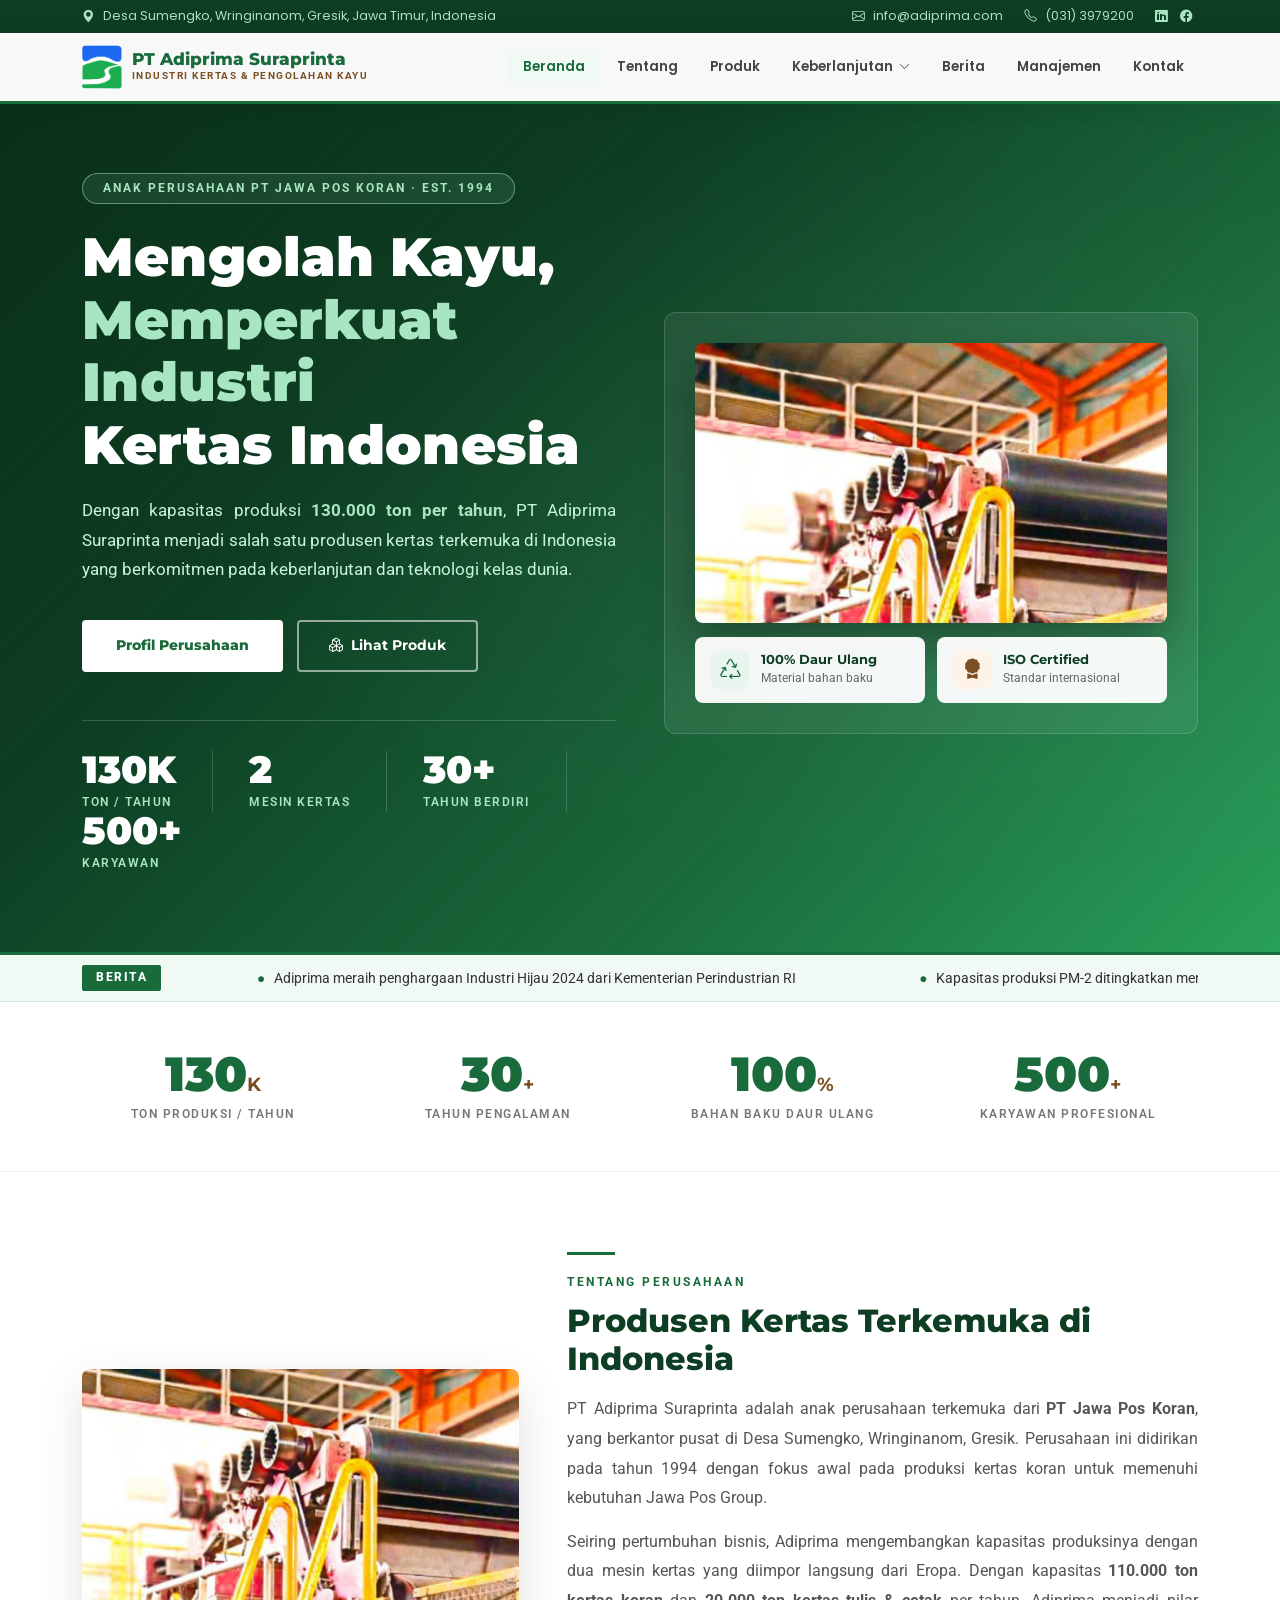
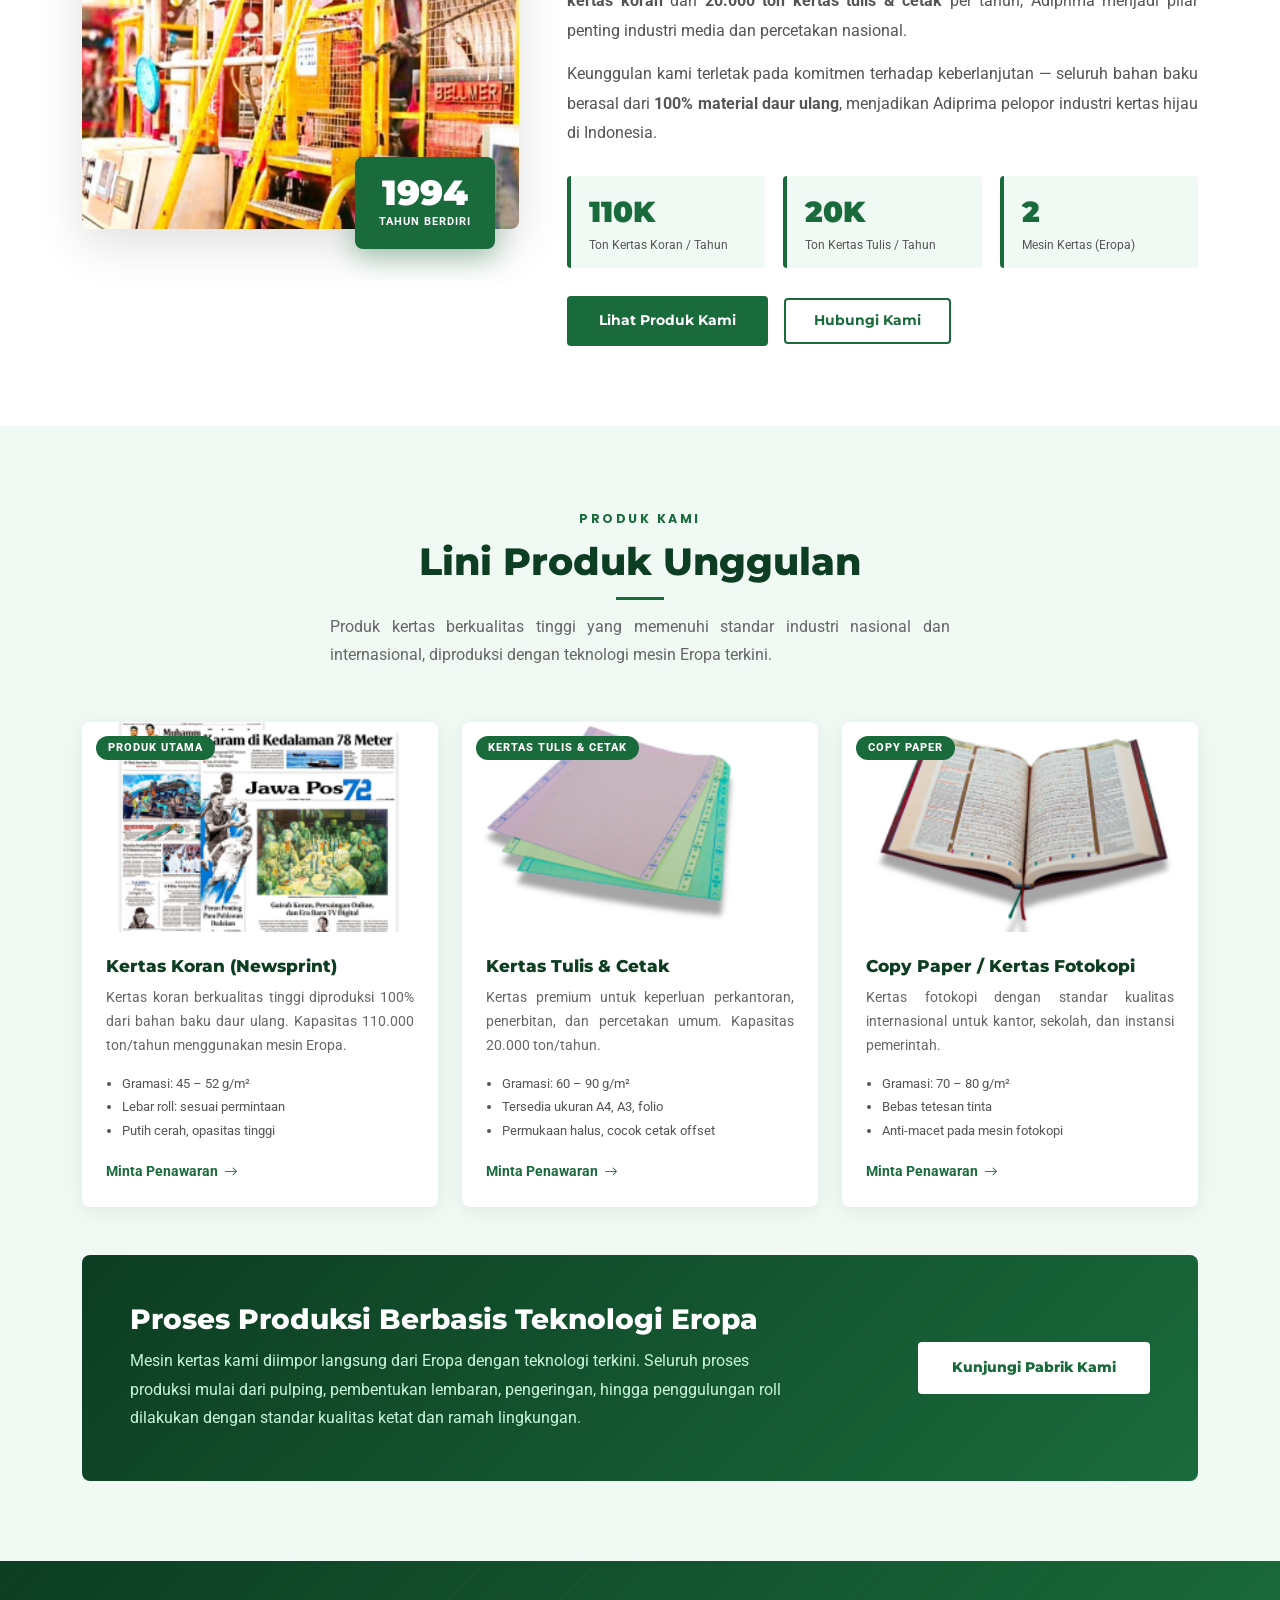
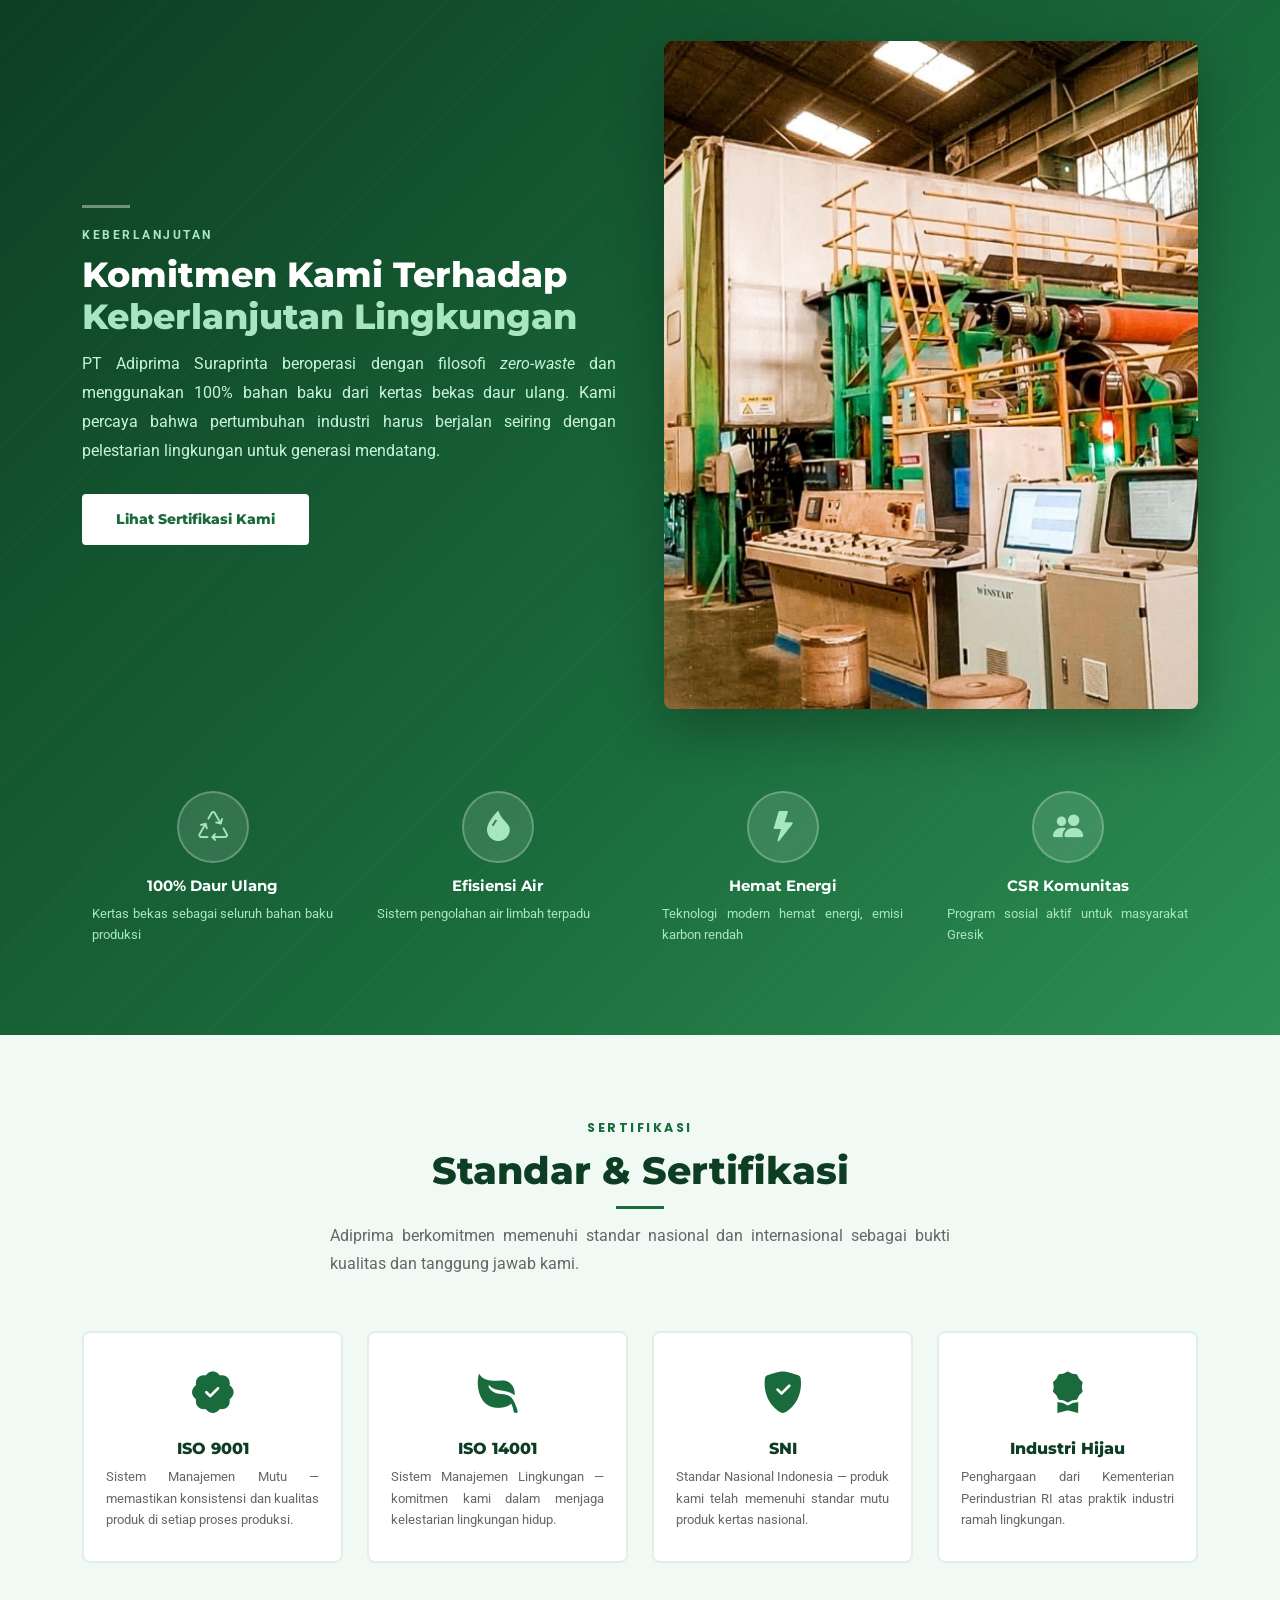
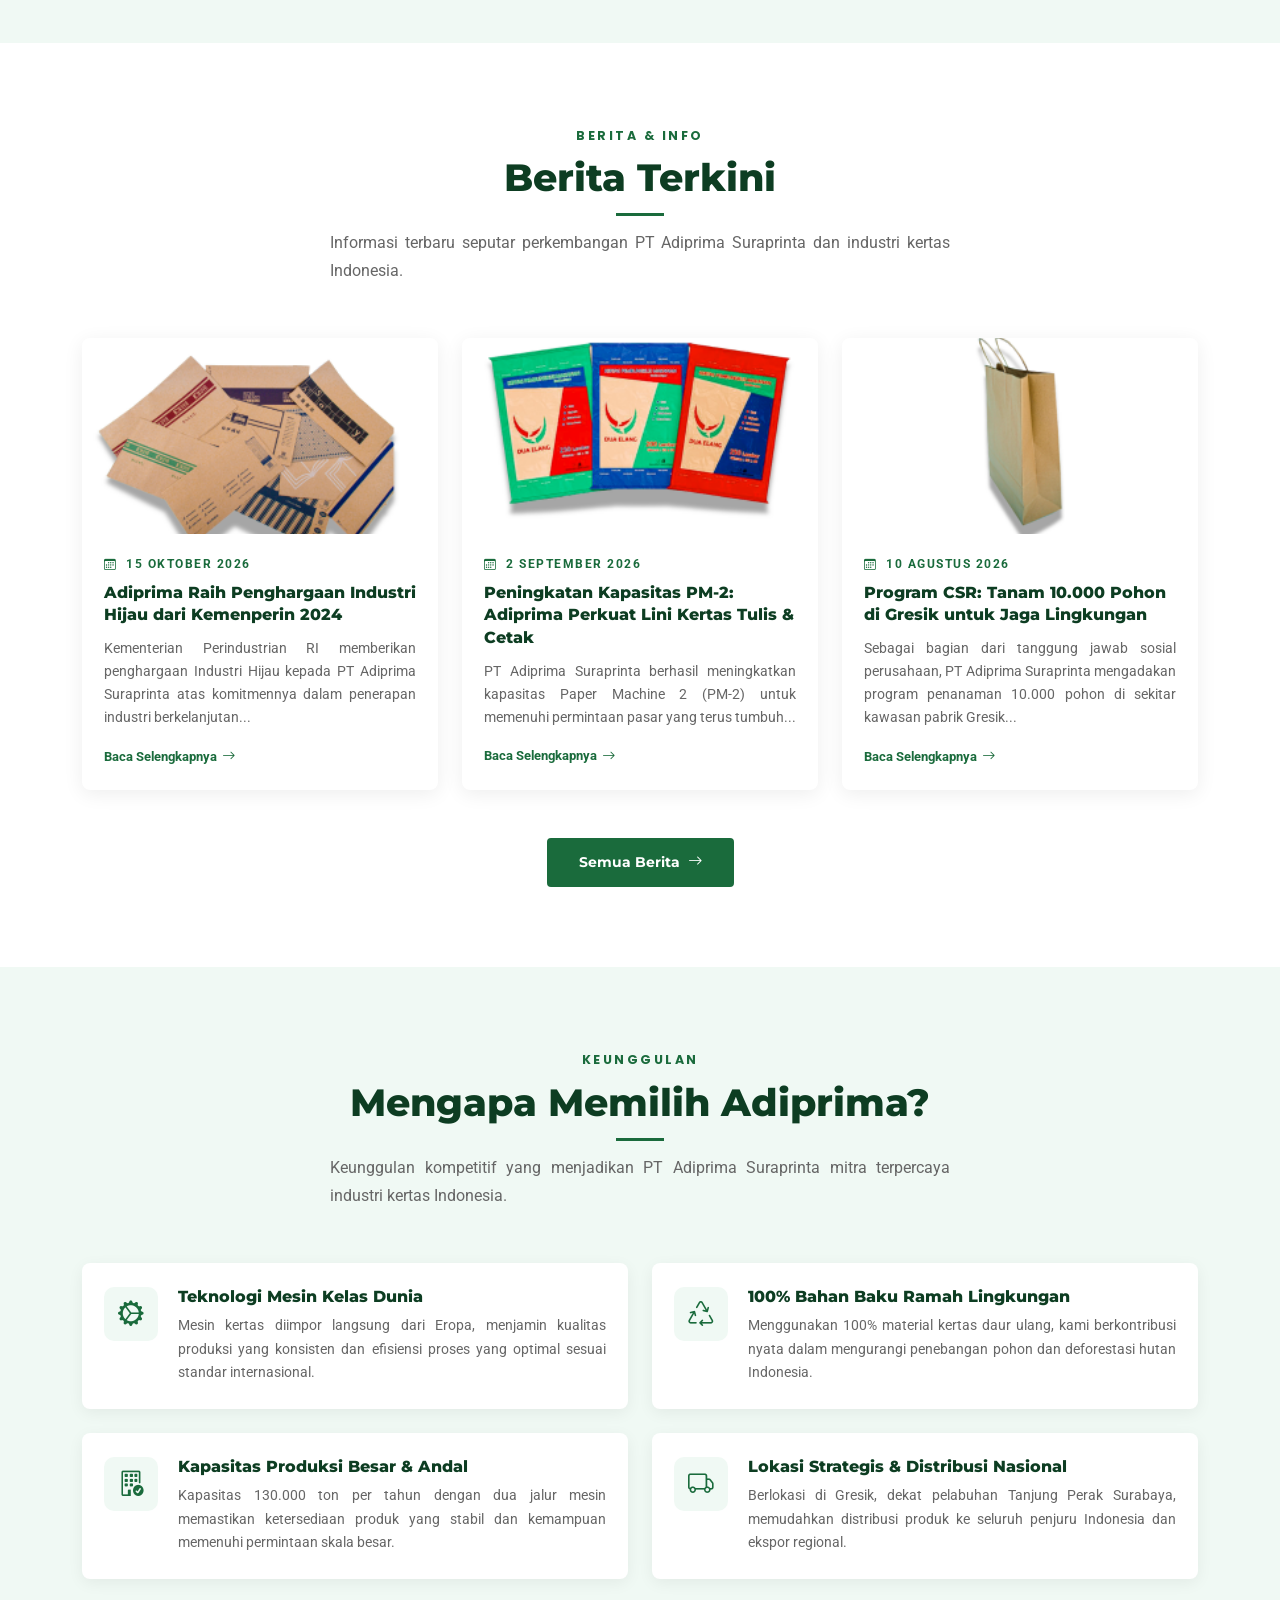
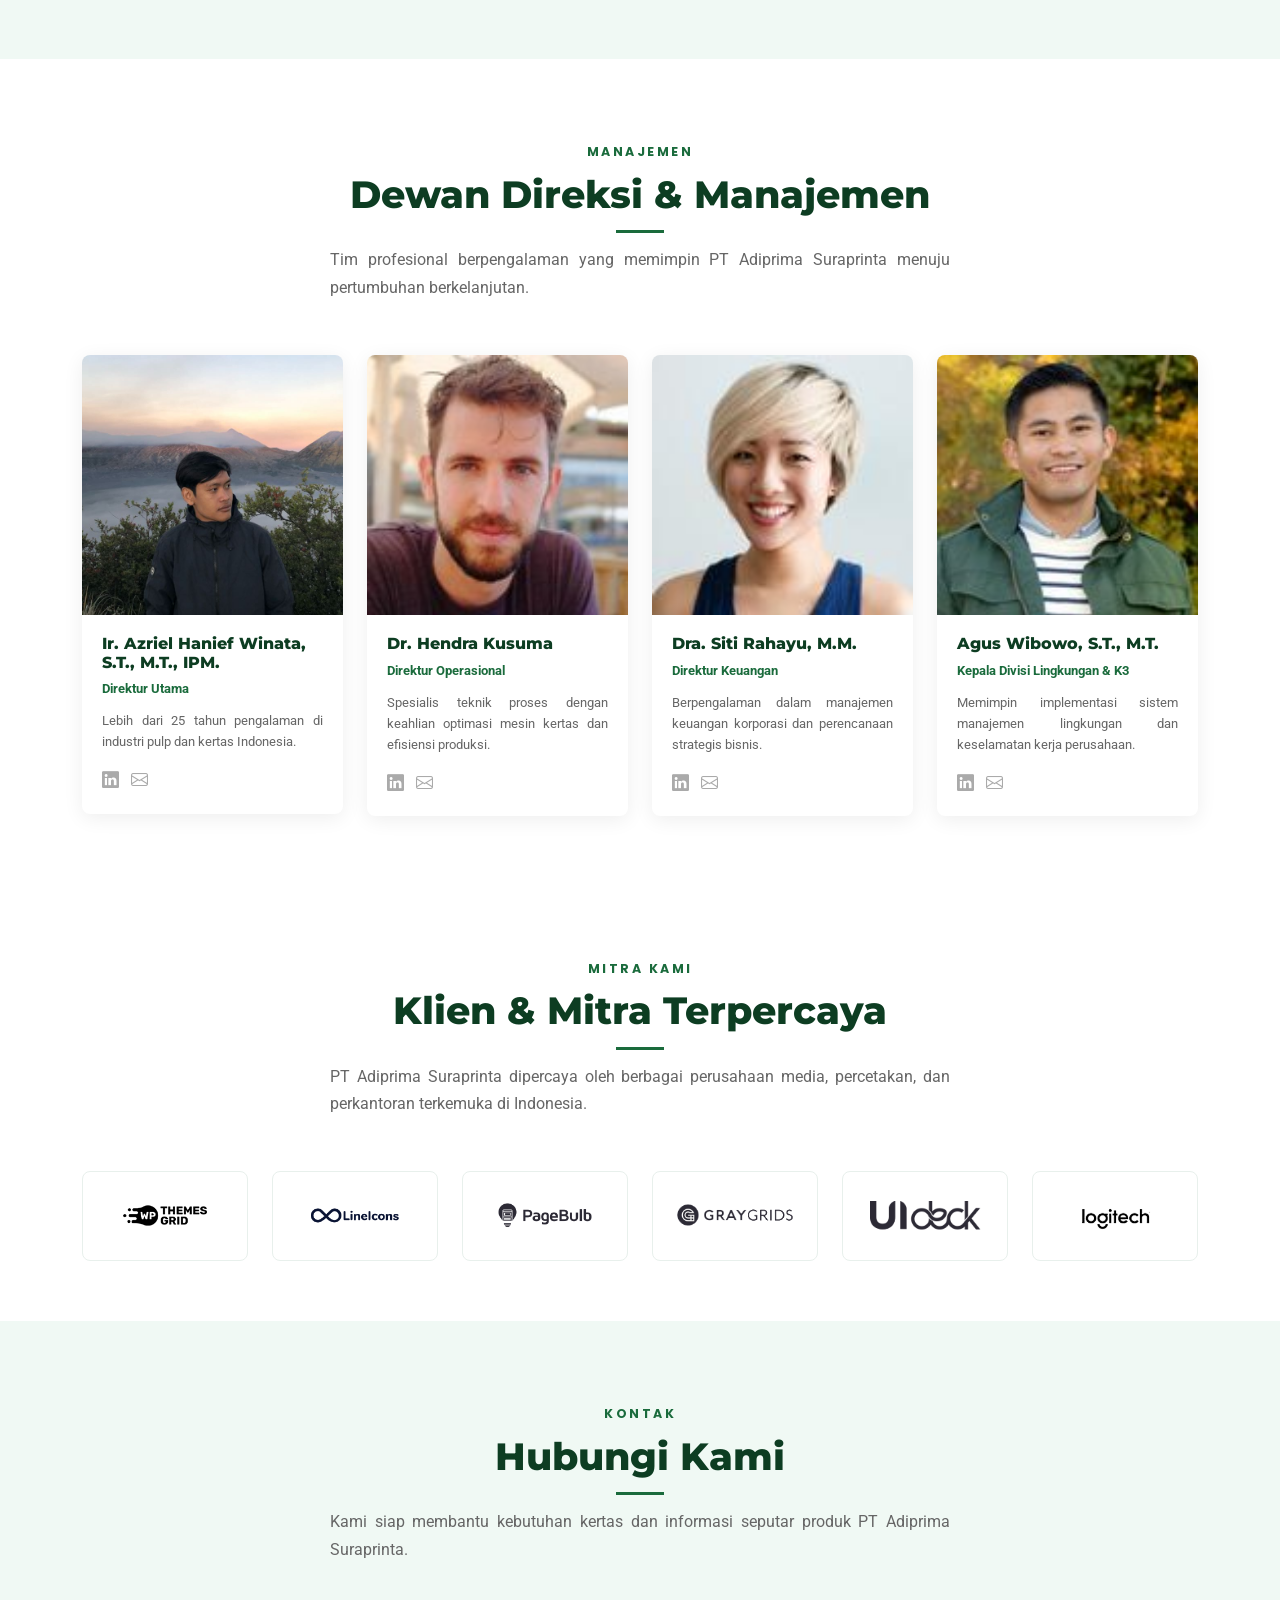
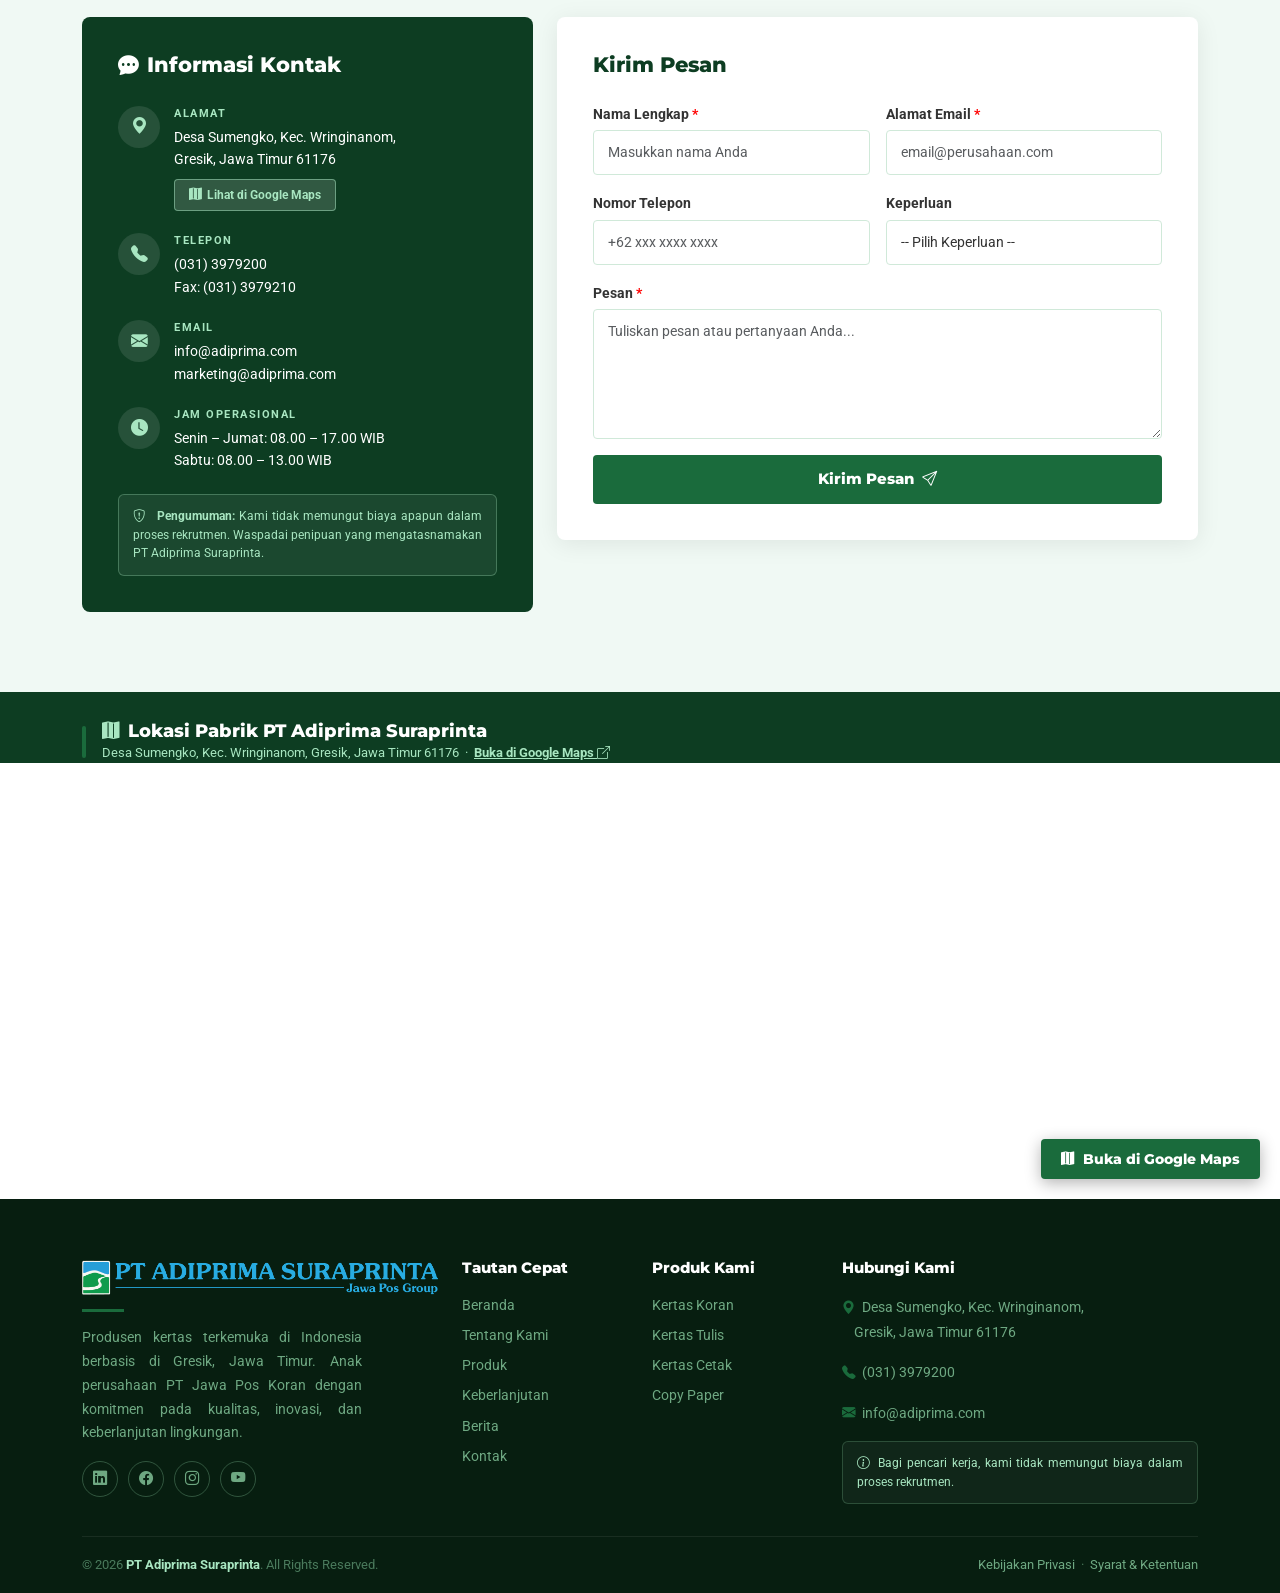
==== Axis/index.html @ 216efa1d "Terapkan text-align justify pada semua teks penjelasan" ====
<!DOCTYPE html>
<html lang="id">

<head>
  <meta charset="utf-8">
  <meta content="width=device-width, initial-scale=1.0" name="viewport">
  <title>PT Adiprima Suraprinta - Industri Kertas & Pengolahan Kayu</title>
  <meta name="description" content="PT Adiprima Suraprinta adalah perusahaan terkemuka di industri pengolahan kayu dan kertas Indonesia, anak perusahaan PT Jawa Pos Koran yang berlokasi di Gresik, Jawa Timur.">

  <!-- Favicons -->
  <link href="assets/img/adiprima/logo/logo_adp.png" rel="icon">
  <link href="assets/img/adiprima/logo/logo_adp.png" rel="apple-touch-icon">

  <!-- Google Fonts -->
  <link href="https://fonts.googleapis.com" rel="preconnect">
  <link href="https://fonts.gstatic.com" rel="preconnect" crossorigin>
  <link href="https://fonts.googleapis.com/css2?family=Roboto:wght@300;400;500;700&family=Montserrat:wght@300;400;500;600;700;800;900&family=Poppins:wght@300;400;500;600;700&display=swap" rel="stylesheet">

  <!-- Vendor CSS -->
  <link href="assets/vendor/bootstrap/css/bootstrap.min.css" rel="stylesheet">
  <link href="assets/vendor/bootstrap-icons/bootstrap-icons.css" rel="stylesheet">
  <link href="assets/vendor/aos/aos.css" rel="stylesheet">
  <link href="assets/vendor/swiper/swiper-bundle.min.css" rel="stylesheet">

  <style>
    /* ============================================================
       PT ADIPRIMA SURAPRINTA — Brand CSS
       Warna: Hijau #1a6b3c (seperti warna korporat PT Freeport)
    ============================================================ */

    :root {
      --green:       #1a6b3c;
      --green-dark:  #0d3d22;
      --green-light: #28a05a;
      --green-pale:  #f0f9f4;
      --brown:       #7c4f23;
      --brown-light: #c8945f;
      --white:       #ffffff;
      --text:        #555555;
      --text-dark:   #222222;
    }

    * { box-sizing: border-box; }

    html { scroll-behavior: smooth; }

    body {
      font-family: 'Roboto', sans-serif;
      color: var(--text);
      margin: 0;
      padding: 0;
      overflow-x: hidden;
    }

    h1,h2,h3,h4,h5,h6 {
      font-family: 'Montserrat', sans-serif;
      color: var(--green-dark);
    }

    a { text-decoration: none; transition: .3s; }
    img { max-width: 100%; }

    /* ---- PRELOADER ---- */
    #preloader {
      position: fixed; inset: 0; z-index: 99999;
      background: var(--white); transition: opacity .6s ease-out;
      display: flex; align-items: center; justify-content: center;
    }
    #preloader::after {
      content: '';
      width: 56px; height: 56px;
      border: 5px solid #e0f0e8;
      border-top-color: var(--green);
      border-radius: 50%;
      animation: spin 0.8s linear infinite;
    }
    @keyframes spin { to { transform: rotate(360deg); } }

    /* ---- SCROLL TOP ---- */
    #scroll-top {
      position: fixed; bottom: 20px; right: 20px; z-index: 9999;
      background: var(--green); color: #fff;
      width: 42px; height: 42px; border-radius: 4px;
      display: flex; align-items: center; justify-content: center;
      font-size: 22px;
      opacity: 0; visibility: hidden; transition: .4s;
    }
    #scroll-top.active { opacity: 1; visibility: visible; }
    #scroll-top:hover { background: var(--green-dark); color: #fff; }

    /* ============================================================
       TOP BAR
    ============================================================ */
    .topbar {
      background: var(--green-dark);
      color: #a8e6c1;
      font-size: 12.5px;
      padding: 7px 0;
      font-family: 'Poppins', sans-serif;
    }
    .topbar a { color: #a8e6c1; margin-left: 18px; }
    .topbar a:hover { color: #fff; }
    .topbar .bi { margin-right: 5px; }

    /* ============================================================
       HEADER / NAVBAR
    ============================================================ */
    #header {
      position: fixed;
      width: 100%;
      background: rgba(255,255,255,0.97);
      backdrop-filter: blur(10px);
      border-bottom: 3px solid var(--green);
      box-shadow: 0 2px 20px rgba(0,0,0,0.08);
      z-index: 997;
      padding: 12px 0;
      transition: all .4s;
    }
    #header .logo-wrap { display: flex; align-items: center; gap: 10px; }
    #header .logo-icon {
      width: 40px; height: 40px;
      background: var(--green);
      border-radius: 8px;
      display: flex; align-items: center; justify-content: center;
      color: #fff; font-weight: 900; font-size: 1.2rem;
      font-family: 'Montserrat', sans-serif;
      flex-shrink: 0;
    }
    #header .brand-name {
      font-family: 'Montserrat', sans-serif;
      font-size: 1.05rem; font-weight: 800;
      color: var(--green); line-height: 1.1;
    }
    #header .brand-sub {
      font-size: 0.62rem; color: var(--brown);
      font-weight: 700; letter-spacing: 1.5px;
      text-transform: uppercase;
    }

    /* Desktop nav */
    .navmenu { font-family: 'Poppins', sans-serif; }
    .navmenu ul { list-style: none; margin: 0; padding: 0; display: flex; align-items: center; gap: 4px; }
    .navmenu ul li { position: relative; }
    .navmenu ul li a {
      display: block; padding: 8px 14px;
      font-size: 13.5px; font-weight: 600; color: #444;
      border-radius: 4px; transition: .2s;
    }
    .navmenu ul li a:hover,
    .navmenu ul li a.active { color: var(--green); background: var(--green-pale); }
    .navmenu ul li a i { font-size: 11px; margin-left: 3px; }

    /* Dropdown */
    .navmenu .dropdown ul {
      display: none; position: absolute;
      top: 100%; left: 0; min-width: 200px;
      background: #fff; border-radius: 6px;
      box-shadow: 0 8px 32px rgba(0,0,0,0.12);
      padding: 8px 0; z-index: 999;
    }
    .navmenu .dropdown ul li a { font-size: 13px; padding: 9px 20px; }
    .navmenu .dropdown:hover > ul { display: block; }

    /* Mobile toggle */
    .mobile-nav-toggle {
      display: none; font-size: 26px;
      color: var(--green); cursor: pointer;
      background: none; border: none;
    }
    @media (max-width: 1100px) {
      .navmenu { display: none; }
      .mobile-nav-toggle { display: block; }
    }

    /* ============================================================
       HERO SECTION
    ============================================================ */
    #hero {
      background: linear-gradient(135deg, #0a2e18 0%, var(--green-dark) 35%, var(--green) 70%, #28a05a 100%);
      min-height: 100vh;
      display: flex; align-items: center;
      position: relative; overflow: hidden;
      padding: 0;
    }
    #hero::before {
      content: '';
      position: absolute; inset: 0;
      background:
        radial-gradient(ellipse at 80% 50%, rgba(255,255,255,0.04) 0%, transparent 60%),
        repeating-linear-gradient(
          -45deg,
          rgba(255,255,255,0.015) 0px, rgba(255,255,255,0.015) 1px,
          transparent 1px, transparent 40px
        );
    }
    #hero .hero-inner {
      position: relative; z-index: 2;
      width: 100%; padding: 140px 0 80px;
    }
    .hero-badge {
      display: inline-block;
      border: 1.5px solid rgba(168,230,193,0.5);
      background: rgba(168,230,193,0.1);
      color: #a8e6c1;
      border-radius: 40px;
      padding: 6px 20px;
      font-size: 11.5px; font-weight: 700;
      letter-spacing: 2px; text-transform: uppercase;
      margin-bottom: 22px;
    }
    #hero h1 {
      font-family: 'Montserrat', sans-serif;
      font-size: clamp(2.1rem, 4.5vw, 3.4rem);
      font-weight: 900; color: #fff;
      line-height: 1.15; margin-bottom: 20px;
    }
    #hero h1 em { font-style: normal; color: #a8e6c1; }
    #hero .hero-desc {
      color: #c8f5da; font-size: 1.05rem;
      line-height: 1.75; max-width: 540px; margin-bottom: 36px;
    }
    .hero-btns { display: flex; gap: 14px; flex-wrap: wrap; margin-bottom: 48px; }
    .btn-hero-solid {
      background: #fff; color: var(--green);
      padding: 13px 32px; border-radius: 4px;
      font-family: 'Montserrat', sans-serif;
      font-weight: 800; font-size: 0.9rem;
      transition: .3s; border: 2px solid #fff;
      display: inline-block;
    }
    .btn-hero-solid:hover { background: transparent; color: #fff; }
    .btn-hero-outline {
      background: transparent; color: #fff;
      padding: 13px 30px; border-radius: 4px;
      border: 2px solid rgba(255,255,255,0.55);
      font-family: 'Montserrat', sans-serif;
      font-weight: 700; font-size: 0.9rem;
      transition: .3s; display: inline-block;
    }
    .btn-hero-outline:hover { border-color: #fff; background: rgba(255,255,255,0.1); color: #fff; }

    /* Hero stats bar */
    .hero-stats {
      display: flex; gap: 0;
      border-top: 1px solid rgba(255,255,255,0.18);
      padding-top: 30px; flex-wrap: wrap;
    }
    .hero-stat {
      padding: 0 36px 0 0; margin-right: 36px;
      border-right: 1px solid rgba(255,255,255,0.18);
    }
    .hero-stat:last-child { border-right: none; }
    .hero-stat .num {
      font-family: 'Montserrat', sans-serif;
      font-size: 2.4rem; font-weight: 900;
      color: #fff; line-height: 1;
    }
    .hero-stat .lbl {
      font-size: 0.72rem; color: #a8e6c1;
      text-transform: uppercase; letter-spacing: 1.5px;
      margin-top: 5px; font-weight: 600;
    }

    /* Hero right panel */
    .hero-panel {
      background: rgba(255,255,255,0.07);
      border: 1px solid rgba(255,255,255,0.15);
      border-radius: 12px; padding: 30px;
      backdrop-filter: blur(6px);
    }
    .hero-panel-img {
      border-radius: 8px; overflow: hidden;
      box-shadow: 0 20px 50px rgba(0,0,0,0.35);
    }
    .hero-panel-img img { width: 100%; height: 280px; object-fit: cover; object-position: center 30%; display: block; }
    .hero-info-cards { display: flex; gap: 12px; margin-top: 14px; }
    .hero-info-card {
      flex: 1; background: rgba(255,255,255,0.95);
      border-radius: 8px; padding: 14px 16px;
      display: flex; align-items: center; gap: 12px;
    }
    .hero-info-card .hic-icon {
      width: 38px; height: 38px;
      border-radius: 8px; display: flex;
      align-items: center; justify-content: center;
      font-size: 1.3rem; flex-shrink: 0;
    }
    .hero-info-card h5 { font-size: 0.82rem; font-weight: 700; color: var(--green-dark); margin: 0 0 2px; }
    .hero-info-card p { font-size: 0.72rem; color: #666; margin: 0; }

    /* ============================================================
       NEWS TICKER
    ============================================================ */
    .news-ticker {
      background: var(--green-pale);
      border-top: 3px solid var(--green);
      border-bottom: 1px solid #d0e9d9;
      padding: 10px 0; overflow: hidden;
    }
    .ticker-inner-wrap { display: flex; align-items: center; gap: 16px; }
    .ticker-tag {
      background: var(--green); color: #fff;
      padding: 4px 14px; border-radius: 2px;
      font-size: 0.72rem; font-weight: 800;
      letter-spacing: 1.5px; text-transform: uppercase;
      white-space: nowrap; flex-shrink: 0;
    }
    .ticker-track { overflow: hidden; flex: 1; }
    .ticker-text {
      display: inline-block;
      white-space: nowrap;
      animation: ticker-scroll 28s linear infinite;
      font-size: 0.85rem; color: #333;
    }
    .ticker-text span { margin: 0 40px; }
    .ticker-text .dot { color: var(--green); font-weight: 900; margin-right: 6px; }
    @keyframes ticker-scroll {
      0% { transform: translateX(0); }
      100% { transform: translateX(-50%); }
    }

    /* ============================================================
       KEY NUMBERS BAR
    ============================================================ */
    .keynums {
      background: #fff;
      border-bottom: 1px solid #eee;
      padding: 48px 0;
    }
    .kn-item {
      text-align: center;
      padding: 0 20px;
      border-right: 1px solid #e0e0e0;
    }
    .kn-item:last-child { border-right: none; }
    .kn-num {
      font-family: 'Montserrat', sans-serif;
      font-size: 3rem; font-weight: 900;
      color: var(--green); line-height: 1;
    }
    .kn-unit { font-size: 1.2rem; font-weight: 700; color: var(--brown); }
    .kn-lbl {
      font-size: 0.72rem; color: #777;
      text-transform: uppercase; letter-spacing: 1.5px;
      margin-top: 8px; font-weight: 600;
    }

    /* ============================================================
       SECTION COMMON
    ============================================================ */
    .section { padding: 80px 0; }
    .section-bg { background: var(--green-pale); }

    .sec-head { text-align: center; margin-bottom: 52px; }
    .sec-head .sub {
      display: inline-block;
      color: var(--green); font-family: 'Poppins', sans-serif;
      font-size: 0.78rem; font-weight: 700;
      text-transform: uppercase; letter-spacing: 2.5px;
      margin-bottom: 10px;
    }
    .sec-head h2 {
      font-size: clamp(1.8rem, 3vw, 2.6rem);
      font-weight: 800; color: var(--green-dark);
      margin-bottom: 14px;
    }
    .sec-head h2::after {
      content: ''; display: block; width: 48px; height: 3px;
      background: var(--green); margin: 12px auto 0;
    }
    .sec-head p {
      font-size: 0.97rem; color: #666; max-width: 620px;
      margin: 0 auto; line-height: 1.8;
    }

    .green-bar { width: 48px; height: 3px; background: var(--green); margin-bottom: 18px; }

    .btn-green {
      background: var(--green); color: #fff;
      padding: 12px 30px; border-radius: 4px;
      font-family: 'Montserrat', sans-serif;
      font-weight: 700; font-size: 0.9rem;
      display: inline-block; transition: .3s; border: 2px solid var(--green);
    }
    .btn-green:hover { background: var(--green-dark); border-color: var(--green-dark); color: #fff; }
    .btn-green-outline {
      background: transparent; color: var(--green);
      padding: 10px 28px; border-radius: 4px;
      border: 2px solid var(--green);
      font-family: 'Montserrat', sans-serif;
      font-weight: 700; font-size: 0.9rem;
      display: inline-block; transition: .3s; margin-left: 12px;
    }
    .btn-green-outline:hover { background: var(--green); color: #fff; }

    /* ============================================================
       ABOUT SECTION
    ============================================================ */
    #about .about-img-wrap { position: relative; }
    #about .about-img-wrap img {
      width: 100%; border-radius: 8px;
      box-shadow: 0 16px 48px rgba(0,0,0,0.12);
      height: 460px; object-fit: cover;
    }
    .about-badge {
      position: absolute; bottom: -20px; right: 24px;
      background: var(--green); color: #fff;
      border-radius: 8px; padding: 18px 24px;
      text-align: center;
      box-shadow: 0 8px 28px rgba(26,107,60,0.4);
    }
    .about-badge .num {
      font-family: 'Montserrat', sans-serif;
      font-size: 2.2rem; font-weight: 900; line-height: 1;
    }
    .about-badge .lbl {
      font-size: 0.7rem; font-weight: 700;
      text-transform: uppercase; letter-spacing: 1px; margin-top: 4px;
    }
    #about .about-text h2 {
      font-size: clamp(1.6rem, 2.5vw, 2.1rem);
      font-weight: 800; color: var(--green-dark); margin-bottom: 16px;
    }
    #about .about-text p { line-height: 1.85; margin-bottom: 14px; color: #555; text-align: justify; }
    
    /* ============================================================
       GLOBAL TEXT JUSTIFY — semua teks penjelasan/paragraf
    ============================================================ */
    .sec-head p,
    .hero-desc,
    #about .about-text p,
    .prod-card-body p,
    #sustainability .sus-desc,
    .sus-item p,
    .cert-card p,
    .news-card p,
    .why-card p,
    .team-card p,
    .ci-item p,
    .ft-desc,
    .anti-fraud,
    .about-stat .lbl,
    .prod-card-body ul li,
    .form-box p {
      text-align: justify;
    }
    .about-stats { display: flex; gap: 18px; margin: 28px 0; flex-wrap: wrap; }
    .about-stat {
      flex: 1; min-width: 130px;
      background: var(--green-pale);
      border-left: 4px solid var(--green);
      padding: 14px 18px; border-radius: 4px;
    }
    .about-stat .num {
      font-family: 'Montserrat', sans-serif;
      font-size: 1.8rem; font-weight: 900; color: var(--green);
    }
    .about-stat .lbl { font-size: 0.76rem; color: #555; margin-top: 3px; }

    /* ============================================================
       PRODUCTS SECTION
    ============================================================ */
    .prod-card {
      background: #fff; border-radius: 8px;
      overflow: hidden; height: 100%;
      box-shadow: 0 4px 20px rgba(0,0,0,0.07);
      transition: .3s;
    }
    .prod-card:hover {
      transform: translateY(-7px);
      box-shadow: 0 16px 40px rgba(26,107,60,0.15);
    }
    .prod-card-img {
      height: 210px; position: relative; overflow: hidden;
    }
    .prod-card-img img {
      width: 100%; height: 100%; object-fit: cover;
      transition: transform .4s;
    }
    .prod-card:hover .prod-card-img img { transform: scale(1.06); }
    .prod-card-cat {
      position: absolute; top: 14px; left: 14px;
      background: var(--green); color: #fff;
      font-size: 0.7rem; font-weight: 800;
      padding: 4px 12px; border-radius: 30px;
      text-transform: uppercase; letter-spacing: 1px;
    }
    .prod-card-body { padding: 24px; }
    .prod-card-body h3 {
      font-size: 1.05rem; font-weight: 800;
      color: var(--green-dark); margin-bottom: 10px;
    }
    .prod-card-body p { font-size: 0.88rem; color: #666; line-height: 1.7; margin-bottom: 14px; }
    .prod-card-body ul {
      padding-left: 16px; color: #555;
      font-size: 0.83rem; margin-bottom: 16px; line-height: 1.8;
    }
    .prod-link {
      color: var(--green); font-weight: 700;
      font-size: 0.85rem; display: inline-flex;
      align-items: center; gap: 6px;
    }
    .prod-link:hover { color: var(--green-dark); }

    /* ============================================================
       SUSTAINABILITY SECTION
    ============================================================ */
    #sustainability {
      background: linear-gradient(135deg, var(--green-dark) 0%, var(--green) 60%, #2d8f54 100%);
      padding: 80px 0;
      position: relative; overflow: hidden;
    }
    #sustainability::before {
      content:''; position:absolute; inset:0;
      background: repeating-linear-gradient(
        -45deg, rgba(255,255,255,0.02) 0px, rgba(255,255,255,0.02) 1px,
        transparent 1px, transparent 40px
      );
    }
    #sustainability .sus-title {
      color: #fff;
      font-size: clamp(1.6rem, 3vw, 2.2rem);
      font-weight: 800; margin-bottom: 12px;
    }
    #sustainability .sus-title em { font-style: normal; color: #a8e6c1; }
    #sustainability .sus-desc { color: #c8f5da; line-height: 1.8; margin-bottom: 28px; }
    .sus-item { text-align: center; padding: 10px; }
    .sus-icon {
      width: 72px; height: 72px;
      background: rgba(255,255,255,0.12);
      border: 2px solid rgba(255,255,255,0.25);
      border-radius: 50%; display: flex;
      align-items: center; justify-content: center;
      font-size: 1.9rem; margin: 0 auto 14px;
      color: #a8e6c1;
      transition: .3s;
    }
    .sus-item:hover .sus-icon {
      background: rgba(255,255,255,0.22);
      transform: translateY(-4px);
    }
    .sus-item h4 { color: #fff; font-weight: 700; font-size: 0.95rem; margin-bottom: 8px; }
    .sus-item p { color: #a8e6c1; font-size: 0.82rem; margin: 0; line-height: 1.6; }

    /* ============================================================
       CERTIFICATIONS
    ============================================================ */
    .cert-card {
      background: #fff; border: 2px solid #e0f0e8;
      border-radius: 8px; padding: 30px 22px;
      text-align: center; transition: .3s; height: 100%;
    }
    .cert-card:hover {
      border-color: var(--green);
      box-shadow: 0 8px 28px rgba(26,107,60,0.13);
      transform: translateY(-4px);
    }
    .cert-card .cert-icon { font-size: 2.6rem; color: var(--green); margin-bottom: 14px; }
    .cert-card h4 { font-size: 1rem; font-weight: 800; color: var(--green-dark); margin-bottom: 8px; }
    .cert-card p { font-size: 0.84rem; color: #666; margin: 0; line-height: 1.6; }

    /* ============================================================
       NEWS SECTION
    ============================================================ */
    .news-card {
      background: #fff; border-radius: 8px;
      overflow: hidden;
      box-shadow: 0 4px 20px rgba(0,0,0,0.07);
      transition: .3s; height: 100%;
      position: relative;
    }
    .news-card:hover {
      transform: translateY(-6px);
      box-shadow: 0 16px 40px rgba(0,0,0,0.12);
    }
    /* Link overlay — seluruh card bisa diklik */
    .news-card .card-link-overlay {
      position: absolute;
      inset: 0;
      z-index: 1;
      border-radius: 8px;
    }
    /* Pastikan tombol "Baca Selengkapnya" di atas overlay */
    .news-card .news-more {
      position: relative;
      z-index: 2;
    }
    .news-card:hover h4 { color: var(--green); }
    .news-card .news-img { height: 196px; overflow: hidden; }
    .news-card .news-img img { width: 100%; height: 100%; object-fit: cover; transition: transform .4s; }
    .news-card:hover .news-img img { transform: scale(1.05); }
    .news-card .news-body { padding: 22px; }
    .news-date {
      font-size: 0.72rem; color: var(--green);
      font-weight: 700; text-transform: uppercase;
      letter-spacing: 1.5px; margin-bottom: 8px; display: block;
    }
    .news-card h4 {
      font-size: 0.98rem; font-weight: 800;
      color: var(--green-dark); margin-bottom: 10px; line-height: 1.45;
    }
    .news-card p { font-size: 0.85rem; color: #666; line-height: 1.7; margin-bottom: 14px; }
    .news-more {
      color: var(--green); font-weight: 700;
      font-size: 0.83rem; display: inline-flex;
      align-items: center; gap: 5px;
    }
    .news-more:hover { color: var(--green-dark); }

    /* News card seluruh area bisa diklik */
    #news a[href] > .news-card {
      transition: transform .3s, box-shadow .3s;
    }
    #news a[href]:hover > .news-card {
      transform: translateY(-6px);
      box-shadow: 0 16px 40px rgba(26,107,60,0.15);
    }
    #news a[href]:hover .news-more {
      color: var(--green-dark);
      gap: 8px;
    }
    #news a[href]:hover h4 { color: var(--green); }
    #news a[href] h4 { transition: color .3s; }

    /* ============================================================
       WHY US
    ============================================================ */
    .why-card {
      display: flex; gap: 20px; align-items: flex-start;
      background: #fff; border-radius: 8px; padding: 24px 22px;
      box-shadow: 0 4px 16px rgba(0,0,0,0.06);
      height: 100%; transition: .3s;
    }
    .why-card:hover { transform: translateY(-4px); box-shadow: 0 12px 32px rgba(26,107,60,0.1); }
    .why-icon {
      width: 54px; height: 54px; flex-shrink: 0;
      background: var(--green-pale);
      border-radius: 10px; display: flex;
      align-items: center; justify-content: center;
      font-size: 1.6rem; color: var(--green);
      transition: .3s;
    }
    .why-card:hover .why-icon { background: var(--green); color: #fff; }
    .why-card h4 { font-size: 1rem; font-weight: 800; color: var(--green-dark); margin-bottom: 8px; }
    .why-card p { font-size: 0.87rem; color: #666; margin: 0; line-height: 1.7; }

    /* ============================================================
       TEAM SECTION
    ============================================================ */
    .team-card {
      background: #fff; border-radius: 8px;
      overflow: hidden;
      box-shadow: 0 4px 20px rgba(0,0,0,0.07);
      transition: .3s;
    }
    .team-card:hover { transform: translateY(-6px); box-shadow: 0 14px 38px rgba(26,107,60,0.14); }
    .team-card img { width: 100%; height: 260px; object-fit: cover; object-position: top; }
    .team-card .tc-body { padding: 20px; }
    .team-card h4 { font-size: 0.98rem; font-weight: 800; color: var(--green-dark); margin-bottom: 4px; }
    .team-card .tc-role { color: var(--green); font-size: 0.82rem; font-weight: 700; }
    .team-card p { font-size: 0.82rem; color: #666; margin-top: 10px; line-height: 1.6; }
    .tc-social a { color: #aaa; margin-right: 8px; font-size: 1.05rem; }
    .tc-social a:hover { color: var(--green); }

    /* ============================================================
       CONTACT SECTION
    ============================================================ */
    .contact-info-box {
      background: var(--green-dark); color: #fff;
      border-radius: 8px; padding: 36px; height: 100%;
    }
    .contact-info-box h3 { color: #fff; font-weight: 800; margin-bottom: 28px; font-size: 1.3rem; }
    .ci-item { display: flex; gap: 14px; align-items: flex-start; margin-bottom: 22px; }
    .ci-item .ci-icon {
      width: 42px; height: 42px; flex-shrink: 0;
      background: rgba(255,255,255,0.1);
      border-radius: 50%; display: flex;
      align-items: center; justify-content: center;
      font-size: 1.05rem; color: #a8e6c1;
    }
    .ci-item .ci-lbl {
      font-size: 0.7rem; font-weight: 700;
      text-transform: uppercase; letter-spacing: 1.5px;
      color: #a8e6c1; display: block; margin-bottom: 3px;
    }
    .ci-item p { margin: 0; color: #fff; font-size: 0.88rem; line-height: 1.6; }
    .anti-fraud {
      background: rgba(255,255,255,0.06);
      border: 1px solid rgba(168,230,193,0.3);
      border-radius: 6px; padding: 12px 14px;
      font-size: 0.78rem; color: #a8e6c1; margin-top: 22px;
    }
    .form-box {
      background: #fff; border-radius: 8px; padding: 36px;
      box-shadow: 0 4px 24px rgba(0,0,0,0.08);
    }
    .form-box h3 { font-weight: 800; color: var(--green-dark); margin-bottom: 24px; font-size: 1.3rem; }
    .form-box .form-label { font-weight: 700; font-size: 0.85rem; color: #333; margin-bottom: 6px; }
    .form-box .form-control,
    .form-box .form-select {
      border: 1.5px solid #d0e9d9; border-radius: 4px;
      padding: 11px 14px; font-size: 0.88rem; color: #333;
      transition: border-color .25s;
    }
    .form-box .form-control:focus,
    .form-box .form-select:focus {
      border-color: var(--green);
      box-shadow: 0 0 0 3px rgba(26,107,60,0.12);
      outline: none;
    }
    .btn-submit {
      width: 100%; background: var(--green);
      color: #fff; border: none; border-radius: 4px;
      padding: 13px; font-family: 'Montserrat', sans-serif;
      font-weight: 800; font-size: 0.95rem; cursor: pointer;
      transition: .3s;
    }
    .btn-submit:hover { background: var(--green-dark); }
    .loading, .error-message, .sent-message { display: none; padding: 10px; border-radius: 4px; font-size: 0.88rem; }
    .loading { background: #f5f5f5; text-align: center; }
    .error-message { background: #fde; color: #c00; }
    .sent-message { background: #e8f5ee; color: var(--green); font-weight: 600; }

    /* ============================================================
       FOOTER
    ============================================================ */
    #footer {
      background: #071e10; color: #6ea882;
      font-size: 0.88rem;
    }
    #footer .footer-top { padding: 60px 0 32px; }
    #footer .ft-brand-name {
      font-family: 'Montserrat', sans-serif;
      font-size: 1.2rem; font-weight: 900; color: #fff;
      margin-bottom: 6px; display: block;
    }
    #footer .ft-divider { width: 42px; height: 3px; background: var(--green); margin: 10px 0 14px; }
    #footer .ft-desc { color: #6ea882; line-height: 1.75; font-size: 0.85rem; max-width: 280px; }
    #footer .ft-social { display: flex; gap: 10px; margin-top: 18px; }
    #footer .ft-social a {
      width: 36px; height: 36px;
      border: 1px solid rgba(110,168,130,0.4);
      border-radius: 50%; display: flex;
      align-items: center; justify-content: center;
      color: #6ea882; font-size: 0.9rem; transition: .3s;
    }
    #footer .ft-social a:hover { border-color: var(--green); color: #a8e6c1; }
    #footer h4 { color: #fff; font-weight: 800; font-size: 0.95rem; margin-bottom: 18px; }
    #footer ul { list-style: none; padding: 0; margin: 0; }
    #footer ul li { margin-bottom: 9px; }
    #footer ul li a { color: #6ea882; font-size: 0.85rem; transition: .3s; }
    #footer ul li a:hover { color: #a8e6c1; padding-left: 4px; }
    #footer .footer-bottom {
      border-top: 1px solid rgba(255,255,255,0.07);
      padding: 18px 0; display: flex;
      justify-content: space-between; align-items: center;
      flex-wrap: wrap; gap: 10px;
    }
    #footer .footer-bottom p { margin: 0; color: #4a7a5c; font-size: 0.82rem; }
    #footer .footer-bottom a { color: #6ea882; }
    #footer .footer-bottom a:hover { color: #a8e6c1; }
    #footer .ft-addr { color: #6ea882; font-size: 0.85rem; line-height: 1.8; }
    #footer .ft-addr i { color: var(--green); margin-right: 6px; }

    /* ============================================================
       RESPONSIVE
    ============================================================ */
    @media (max-width: 768px) {
      #hero .hero-inner { padding: 120px 0 60px; }
      #hero h1 { font-size: 2rem; }
      .hero-stats { gap: 20px; }
      .hero-stat { padding: 0 20px 0 0; margin-right: 20px; }
      .hero-stat .num { font-size: 1.8rem; }
      .topbar { display: none; }
      #header { top: 0 !important; }
      .kn-item { border-right: none; border-bottom: 1px solid #eee; padding: 16px 0; }
    }
  </style>
</head>

<body>

  <!-- ===== PRELOADER ===== -->
  <div id="preloader"></div>

  <!-- ===== TOP BAR ===== -->
  <div class="topbar d-none d-md-block">
    <div class="container-xl">
      <div class="d-flex justify-content-between align-items-center">
        <span><i class="bi bi-geo-alt-fill"></i> Desa Sumengko, Wringinanom, Gresik, Jawa Timur, Indonesia</span>
        <div>
          <a href="mailto:info@adiprima.com"><i class="bi bi-envelope"></i> info@adiprima.com</a>
          <a href="tel:+62313979200"><i class="bi bi-telephone"></i> (031) 3979200</a>
          <a href="#"><i class="bi bi-linkedin"></i></a>
          <a href="#" style="margin-left:4px;"><i class="bi bi-facebook"></i></a>
        </div>
      </div>
    </div>
  </div>

  <!-- ===== HEADER ===== -->
  <header id="header">
    <div class="container-xl">
      <div class="d-flex align-items-center justify-content-between">

        <!-- Logo -->
        <a href="index.html" class="logo-wrap">
          <img src="assets/img/adiprima/logo/logo_adp.png" alt="PT Adiprima Suraprinta" style="height:44px;width:auto;object-fit:contain;">
          <div>
            <div class="brand-name">PT Adiprima Suraprinta</div>
            <div class="brand-sub">Industri Kertas &amp; Pengolahan Kayu</div>
          </div>
        </a>

        <!-- Desktop Nav -->
        <nav class="navmenu d-none d-xl-block">
          <ul>
            <li><a href="#hero" class="active">Beranda</a></li>
            <li><a href="#about">Tentang</a></li>
            <li><a href="#products">Produk</a></li>
            <li class="dropdown">
              <a href="#">Keberlanjutan <i class="bi bi-chevron-down"></i></a>
              <ul>
                <li><a href="#sustainability">Lingkungan</a></li>
                <li><a href="#certs">Sertifikasi</a></li>
                <li><a href="#why-us">Keunggulan</a></li>
              </ul>
            </li>
            <li><a href="#news">Berita</a></li>
            <li><a href="#team">Manajemen</a></li>
            <li><a href="#contact">Kontak</a></li>
          </ul>
        </nav>

        <!-- Mobile toggle -->
        <button class="mobile-nav-toggle d-xl-none" aria-label="Toggle menu">
          <i class="bi bi-list"></i>
        </button>

      </div>
    </div>
  </header>

  <main>

    <!-- ============================================================
         HERO SECTION
    ============================================================ -->
    <section id="hero">
      <div class="hero-inner">
        <div class="container-xl">
          <div class="row align-items-center g-5">

            <!-- Left: text -->
            <div class="col-lg-6" data-aos="fade-right" data-aos-duration="800">
              <div class="hero-badge">Anak Perusahaan PT Jawa Pos Koran · Est. 1994</div>
              <h1>
                Mengolah Kayu,<br>
                <em>Memperkuat Industri</em><br>
                Kertas Indonesia
              </h1>
              <p class="hero-desc">
                Dengan kapasitas produksi <strong style="color:#a8e6c1;">130.000 ton per tahun</strong>,
                PT Adiprima Suraprinta menjadi salah satu produsen kertas terkemuka di Indonesia
                yang berkomitmen pada keberlanjutan dan teknologi kelas dunia.
              </p>
              <div class="hero-btns">
                <a href="#about" class="btn-hero-solid">Profil Perusahaan</a>
                <a href="#products" class="btn-hero-outline">
                  <i class="bi bi-boxes me-2"></i>Lihat Produk
                </a>
              </div>
              <div class="hero-stats" data-aos="fade-up" data-aos-delay="300" data-aos-duration="700">
                <div class="hero-stat">
                  <div class="num">130K</div>
                  <div class="lbl">Ton / Tahun</div>
                </div>
                <div class="hero-stat">
                  <div class="num">2</div>
                  <div class="lbl">Mesin Kertas</div>
                </div>
                <div class="hero-stat">
                  <div class="num">30+</div>
                  <div class="lbl">Tahun Berdiri</div>
                </div>
                <div class="hero-stat">
                  <div class="num">500+</div>
                  <div class="lbl">Karyawan</div>
                </div>
              </div>
            </div>

            <!-- Right: visual panel -->
            <div class="col-lg-6" data-aos="fade-left" data-aos-duration="800" data-aos-delay="200">
              <div class="hero-panel">
                <div class="hero-panel-img">
                  <img src="assets/img/adiprima/about/1.jpg" alt="Pekerja PT Adiprima Suraprinta" style="object-position: center top;">
                </div>
                <div class="hero-info-cards">
                  <div class="hero-info-card">
                    <div class="hic-icon" style="background:#e8f5ee; color:var(--green);">
                      <i class="bi bi-recycle"></i>
                    </div>
                    <div>
                      <h5>100% Daur Ulang</h5>
                      <p>Material bahan baku</p>
                    </div>
                  </div>
                  <div class="hero-info-card">
                    <div class="hic-icon" style="background:#fff3e8; color:var(--brown);">
                      <i class="bi bi-award-fill"></i>
                    </div>
                    <div>
                      <h5>ISO Certified</h5>
                      <p>Standar internasional</p>
                    </div>
                  </div>
                </div>
              </div>
            </div>

          </div>
        </div>
      </div>
    </section>

    <!-- ===== NEWS TICKER ===== -->
    <div class="news-ticker">
      <div class="container-xl">
        <div class="ticker-inner-wrap">
          <span class="ticker-tag">Berita</span>
          <div class="ticker-track">
            <div class="ticker-text">
              <span><span class="dot">●</span> Adiprima meraih penghargaan Industri Hijau 2024 dari Kementerian Perindustrian RI</span>
              <span><span class="dot">●</span> Kapasitas produksi PM-2 ditingkatkan menjadi 20.000 ton kertas tulis dan cetak per tahun</span>
              <span><span class="dot">●</span> Adiprima berhasil mempertahankan sertifikasi ISO 14001 untuk sistem manajemen lingkungan</span>
              <span><span class="dot">●</span> Program CSR 2024: Penanaman 10.000 pohon di kawasan pabrik Gresik</span>
              <span><span class="dot">●</span> Adiprima meraih penghargaan Industri Hijau 2024 dari Kementerian Perindustrian RI</span>
              <span><span class="dot">●</span> Kapasitas produksi PM-2 ditingkatkan menjadi 20.000 ton kertas tulis dan cetak per tahun</span>
              <span><span class="dot">●</span> Adiprima berhasil mempertahankan sertifikasi ISO 14001 untuk sistem manajemen lingkungan</span>
              <span><span class="dot">●</span> Program CSR 2024: Penanaman 10.000 pohon di kawasan pabrik Gresik</span>
            </div>
          </div>
        </div>
      </div>
    </div>

    <!-- ===== KEY NUMBERS BAR ===== -->
    <div class="keynums">
      <div class="container-xl">
        <div class="row text-center gy-4">
          <div class="col-6 col-md-3">
            <div class="kn-item">
              <div class="kn-num">130<span class="kn-unit">K</span></div>
              <div class="kn-lbl">Ton Produksi / Tahun</div>
            </div>
          </div>
          <div class="col-6 col-md-3">
            <div class="kn-item">
              <div class="kn-num">30<span class="kn-unit">+</span></div>
              <div class="kn-lbl">Tahun Pengalaman</div>
            </div>
          </div>
          <div class="col-6 col-md-3">
            <div class="kn-item">
              <div class="kn-num">100<span class="kn-unit">%</span></div>
              <div class="kn-lbl">Bahan Baku Daur Ulang</div>
            </div>
          </div>
          <div class="col-6 col-md-3">
            <div class="kn-item">
              <div class="kn-num">500<span class="kn-unit">+</span></div>
              <div class="kn-lbl">Karyawan Profesional</div>
            </div>
          </div>
        </div>
      </div>
    </div>

    <!-- ============================================================
         ABOUT SECTION
    ============================================================ -->
    <section id="about" class="section">
      <div class="container-xl">
        <div class="row align-items-center g-5">

          <!-- Image -->
          <div class="col-lg-5" data-aos="fade-right" data-aos-duration="800">
            <div class="about-img-wrap">
              <img src="assets/img/adiprima/about/1.jpg" alt="PT Adiprima Suraprinta - Fasilitas Produksi">
              <div class="about-badge">
                <div class="num">1994</div>
                <div class="lbl">Tahun Berdiri</div>
              </div>
            </div>
          </div>

          <!-- Text -->
          <div class="col-lg-7" data-aos="fade-left" data-aos-duration="800" data-aos-delay="150">
            <div class="about-text">
              <div class="green-bar"></div>
              <span style="display:block;font-size:0.78rem;font-weight:700;text-transform:uppercase;letter-spacing:2.5px;color:var(--green);margin-bottom:10px;">Tentang Perusahaan</span>
              <h2>Produsen Kertas Terkemuka di Indonesia</h2>
              <p>
                PT Adiprima Suraprinta adalah anak perusahaan terkemuka dari <strong>PT Jawa Pos Koran</strong>,
                yang berkantor pusat di Desa Sumengko, Wringinanom, Gresik. Perusahaan ini didirikan
                pada tahun 1994 dengan fokus awal pada produksi kertas koran untuk memenuhi kebutuhan Jawa Pos Group.
              </p>
              <p>
                Seiring pertumbuhan bisnis, Adiprima mengembangkan kapasitas produksinya dengan dua mesin kertas
                yang diimpor langsung dari Eropa. Dengan kapasitas <strong>110.000 ton kertas koran</strong>
                dan <strong>20.000 ton kertas tulis &amp; cetak</strong> per tahun, Adiprima menjadi pilar penting
                industri media dan percetakan nasional.
              </p>
              <p>
                Keunggulan kami terletak pada komitmen terhadap keberlanjutan — seluruh bahan baku berasal dari
                <strong>100% material daur ulang</strong>, menjadikan Adiprima pelopor industri kertas hijau di Indonesia.
              </p>

              <div class="about-stats">
                <div class="about-stat">
                  <div class="num">110K</div>
                  <div class="lbl">Ton Kertas Koran / Tahun</div>
                </div>
                <div class="about-stat">
                  <div class="num">20K</div>
                  <div class="lbl">Ton Kertas Tulis / Tahun</div>
                </div>
                <div class="about-stat">
                  <div class="num">2</div>
                  <div class="lbl">Mesin Kertas (Eropa)</div>
                </div>
              </div>

              <div class="mt-4">
                <a href="#products" class="btn-green">Lihat Produk Kami</a>
                <a href="#contact" class="btn-green-outline">Hubungi Kami</a>
              </div>
            </div>
          </div>

        </div>
      </div>
    </section>

    <!-- ============================================================
         PRODUCTS SECTION
    ============================================================ -->
    <section id="products" class="section section-bg">
      <div class="container-xl">
        <div class="sec-head" data-aos="fade-up">
          <span class="sub">Produk Kami</span>
          <h2>Lini Produk Unggulan</h2>
          <p>Produk kertas berkualitas tinggi yang memenuhi standar industri nasional dan internasional, diproduksi dengan teknologi mesin Eropa terkini.</p>
        </div>

        <div class="row gy-4">
          <div class="col-lg-4 col-md-6" data-aos="fade-up" data-aos-delay="100">
            <div class="prod-card">
              <div class="prod-card-img">
                <img src="assets/img/adiprima/product/1.png" alt="Kertas Koran Newsprint">
                <span class="prod-card-cat">Produk Utama</span>
              </div>
              <div class="prod-card-body">
                <h3>Kertas Koran (Newsprint)</h3>
                <p>Kertas koran berkualitas tinggi diproduksi 100% dari bahan baku daur ulang. Kapasitas 110.000 ton/tahun menggunakan mesin Eropa.</p>
                <ul>
                  <li>Gramasi: 45 – 52 g/m²</li>
                  <li>Lebar roll: sesuai permintaan</li>
                  <li>Putih cerah, opasitas tinggi</li>
                </ul>
                <a href="#contact" class="prod-link">Minta Penawaran <i class="bi bi-arrow-right"></i></a>
              </div>
            </div>
          </div>

          <div class="col-lg-4 col-md-6" data-aos="fade-up" data-aos-delay="200">
            <div class="prod-card">
              <div class="prod-card-img">
                <img src="assets/img/adiprima/product/2.png" alt="Kertas Tulis dan Cetak">
                <span class="prod-card-cat">Kertas Tulis &amp; Cetak</span>
              </div>
              <div class="prod-card-body">
                <h3>Kertas Tulis &amp; Cetak</h3>
                <p>Kertas premium untuk keperluan perkantoran, penerbitan, dan percetakan umum. Kapasitas 20.000 ton/tahun.</p>
                <ul>
                  <li>Gramasi: 60 – 90 g/m²</li>
                  <li>Tersedia ukuran A4, A3, folio</li>
                  <li>Permukaan halus, cocok cetak offset</li>
                </ul>
                <a href="#contact" class="prod-link">Minta Penawaran <i class="bi bi-arrow-right"></i></a>
              </div>
            </div>
          </div>

          <div class="col-lg-4 col-md-6" data-aos="fade-up" data-aos-delay="300">
            <div class="prod-card">
              <div class="prod-card-img">
                <img src="assets/img/adiprima/product/3.png" alt="Copy Paper Kertas Fotokopi">
                <span class="prod-card-cat">Copy Paper</span>
              </div>
              <div class="prod-card-body">
                <h3>Copy Paper / Kertas Fotokopi</h3>
                <p>Kertas fotokopi dengan standar kualitas internasional untuk kantor, sekolah, dan instansi pemerintah.</p>
                <ul>
                  <li>Gramasi: 70 – 80 g/m²</li>
                  <li>Bebas tetesan tinta</li>
                  <li>Anti-macet pada mesin fotokopi</li>
                </ul>
                <a href="#contact" class="prod-link">Minta Penawaran <i class="bi bi-arrow-right"></i></a>
              </div>
            </div>
          </div>
        </div>

        <!-- Process banner -->
        <div class="mt-5 p-4 p-lg-5 rounded-3" style="background:linear-gradient(135deg,var(--green-dark),var(--green));color:#fff;" data-aos="fade-up" data-aos-delay="200">
          <div class="row align-items-center">
            <div class="col-lg-8">
              <h3 style="color:#fff;font-weight:800;margin-bottom:10px;">Proses Produksi Berbasis Teknologi Eropa</h3>
              <p style="color:#c8f5da;margin:0;line-height:1.8;">
                Mesin kertas kami diimpor langsung dari Eropa dengan teknologi terkini. Seluruh proses produksi mulai dari
                pulping, pembentukan lembaran, pengeringan, hingga penggulungan roll dilakukan dengan standar kualitas ketat
                dan ramah lingkungan.
              </p>
            </div>
            <div class="col-lg-4 text-lg-end mt-3 mt-lg-0">
              <a href="#contact" class="btn-hero-solid">Kunjungi Pabrik Kami</a>
            </div>
          </div>
        </div>

      </div>
    </section>

    <!-- ============================================================
         SUSTAINABILITY SECTION
    ============================================================ -->
    <section id="sustainability">
      <div class="container-xl" style="position:relative;z-index:2;">
        <div class="row align-items-center g-5 mb-5">
          <div class="col-lg-6" data-aos="fade-right" data-aos-duration="800">
            <div class="green-bar" style="background:rgba(255,255,255,0.4);"></div>
            <span style="display:block;font-size:0.75rem;font-weight:700;text-transform:uppercase;letter-spacing:2.5px;color:#a8e6c1;margin-bottom:10px;">Keberlanjutan</span>
            <h2 class="sus-title">Komitmen Kami Terhadap<br><em>Keberlanjutan Lingkungan</em></h2>
            <p class="sus-desc">
              PT Adiprima Suraprinta beroperasi dengan filosofi <em>zero-waste</em> dan menggunakan
              100% bahan baku dari kertas bekas daur ulang. Kami percaya bahwa pertumbuhan industri
              harus berjalan seiring dengan pelestarian lingkungan untuk generasi mendatang.
            </p>
            <a href="#certs" class="btn-hero-solid">Lihat Sertifikasi Kami</a>
          </div>
          <div class="col-lg-6" data-aos="fade-left" data-aos-duration="800" data-aos-delay="200">
            <img src="assets/img/adiprima/about/2.jpg" alt="Keberlanjutan Lingkungan" class="img-fluid rounded-3" style="box-shadow:0 20px 56px rgba(0,0,0,0.3);">
          </div>
        </div>

        <div class="row gy-4 mt-2">
          <div class="col-6 col-md-3" data-aos="fade-up" data-aos-delay="100">
            <div class="sus-item">
              <div class="sus-icon"><i class="bi bi-recycle"></i></div>
              <h4>100% Daur Ulang</h4>
              <p>Kertas bekas sebagai seluruh bahan baku produksi</p>
            </div>
          </div>
          <div class="col-6 col-md-3" data-aos="fade-up" data-aos-delay="200">
            <div class="sus-item">
              <div class="sus-icon"><i class="bi bi-droplet-fill"></i></div>
              <h4>Efisiensi Air</h4>
              <p>Sistem pengolahan air limbah terpadu</p>
            </div>
          </div>
          <div class="col-6 col-md-3" data-aos="fade-up" data-aos-delay="300">
            <div class="sus-item">
              <div class="sus-icon"><i class="bi bi-lightning-fill"></i></div>
              <h4>Hemat Energi</h4>
              <p>Teknologi modern hemat energi, emisi karbon rendah</p>
            </div>
          </div>
          <div class="col-6 col-md-3" data-aos="fade-up" data-aos-delay="400">
            <div class="sus-item">
              <div class="sus-icon"><i class="bi bi-people-fill"></i></div>
              <h4>CSR Komunitas</h4>
              <p>Program sosial aktif untuk masyarakat Gresik</p>
            </div>
          </div>
        </div>
      </div>
    </section>

    <!-- ============================================================
         CERTIFICATIONS
    ============================================================ -->
    <section id="certs" class="section section-bg">
      <div class="container-xl">
        <div class="sec-head" data-aos="fade-up">
          <span class="sub">Sertifikasi</span>
          <h2>Standar &amp; Sertifikasi</h2>
          <p>Adiprima berkomitmen memenuhi standar nasional dan internasional sebagai bukti kualitas dan tanggung jawab kami.</p>
        </div>
        <div class="row gy-4">
          <div class="col-lg-3 col-md-6" data-aos="fade-up" data-aos-delay="100">
            <div class="cert-card">
              <div class="cert-icon"><i class="bi bi-patch-check-fill"></i></div>
              <h4>ISO 9001</h4>
              <p>Sistem Manajemen Mutu — memastikan konsistensi dan kualitas produk di setiap proses produksi.</p>
            </div>
          </div>
          <div class="col-lg-3 col-md-6" data-aos="fade-up" data-aos-delay="200">
            <div class="cert-card">
              <div class="cert-icon"><i class="bi bi-leaf-fill"></i></div>
              <h4>ISO 14001</h4>
              <p>Sistem Manajemen Lingkungan — komitmen kami dalam menjaga kelestarian lingkungan hidup.</p>
            </div>
          </div>
          <div class="col-lg-3 col-md-6" data-aos="fade-up" data-aos-delay="300">
            <div class="cert-card">
              <div class="cert-icon"><i class="bi bi-shield-fill-check"></i></div>
              <h4>SNI</h4>
              <p>Standar Nasional Indonesia — produk kami telah memenuhi standar mutu produk kertas nasional.</p>
            </div>
          </div>
          <div class="col-lg-3 col-md-6" data-aos="fade-up" data-aos-delay="400">
            <div class="cert-card">
              <div class="cert-icon"><i class="bi bi-award-fill"></i></div>
              <h4>Industri Hijau</h4>
              <p>Penghargaan dari Kementerian Perindustrian RI atas praktik industri ramah lingkungan.</p>
            </div>
          </div>
        </div>
      </div>
    </section>

    <!-- ============================================================
         NEWS SECTION
    ============================================================ -->
    <section id="news" class="section">
      <div class="container-xl">
        <div class="sec-head" data-aos="fade-up">
          <span class="sub">Berita &amp; Info</span>
          <h2>Berita Terkini</h2>
          <p>Informasi terbaru seputar perkembangan PT Adiprima Suraprinta dan industri kertas Indonesia.</p>
        </div>
        <div class="row gy-4">
          <div class="col-lg-4 col-md-6" data-aos="fade-up" data-aos-delay="100">
            <div class="news-card">
              <a href="berita-1.html" class="card-link-overlay" aria-label="Baca berita 1"></a>
              <div class="news-img"><img src="assets/img/adiprima/product/4.png" alt="Berita 1"></div>
              <div class="news-body">
                <span class="news-date"><i class="bi bi-calendar3 me-1"></i> 15 Oktober 2026</span>
                <h4>Adiprima Raih Penghargaan Industri Hijau dari Kemenperin 2024</h4>
                <p>Kementerian Perindustrian RI memberikan penghargaan Industri Hijau kepada PT Adiprima Suraprinta atas komitmennya dalam penerapan industri berkelanjutan...</p>
                <a href="berita-1.html" class="news-more">Baca Selengkapnya <i class="bi bi-arrow-right"></i></a>
              </div>
            </div>
          </div>
          <div class="col-lg-4 col-md-6" data-aos="fade-up" data-aos-delay="200">
            <div class="news-card">
              <a href="berita-2.html" class="card-link-overlay" aria-label="Baca berita 2"></a>
              <div class="news-img"><img src="assets/img/adiprima/product/5.png" alt="Berita 2"></div>
              <div class="news-body">
                <span class="news-date"><i class="bi bi-calendar3 me-1"></i> 2 September 2026</span>
                <h4>Peningkatan Kapasitas PM-2: Adiprima Perkuat Lini Kertas Tulis &amp; Cetak</h4>
                <p>PT Adiprima Suraprinta berhasil meningkatkan kapasitas Paper Machine 2 (PM-2) untuk memenuhi permintaan pasar yang terus tumbuh...</p>
                <a href="berita-2.html" class="news-more">Baca Selengkapnya <i class="bi bi-arrow-right"></i></a>
              </div>
            </div>
          </div>
          <div class="col-lg-4 col-md-6" data-aos="fade-up" data-aos-delay="300">
            <div class="news-card">
              <a href="berita-3.html" class="card-link-overlay" aria-label="Baca berita 3"></a>
              <div class="news-img"><img src="assets/img/adiprima/product/6.png" alt="Berita 3"></div>
              <div class="news-body">
                <span class="news-date"><i class="bi bi-calendar3 me-1"></i> 10 Agustus 2026</span>
                <h4>Program CSR: Tanam 10.000 Pohon di Gresik untuk Jaga Lingkungan</h4>
                <p>Sebagai bagian dari tanggung jawab sosial perusahaan, PT Adiprima Suraprinta mengadakan program penanaman 10.000 pohon di sekitar kawasan pabrik Gresik...</p>
                <a href="berita-3.html" class="news-more">Baca Selengkapnya <i class="bi bi-arrow-right"></i></a>
              </div>
            </div>
          </div>
        </div>
        <div class="text-center mt-5" data-aos="fade-up">
          <a href="#" class="btn-green">Semua Berita <i class="bi bi-arrow-right ms-1"></i></a>
        </div>
      </div>
    </section>

    <!-- ============================================================
         WHY US / KEUNGGULAN
    ============================================================ -->
    <section id="why-us" class="section section-bg">
      <div class="container-xl">
        <div class="sec-head" data-aos="fade-up">
          <span class="sub">Keunggulan</span>
          <h2>Mengapa Memilih Adiprima?</h2>
          <p>Keunggulan kompetitif yang menjadikan PT Adiprima Suraprinta mitra terpercaya industri kertas Indonesia.</p>
        </div>
        <div class="row gy-4">
          <div class="col-lg-6" data-aos="fade-up" data-aos-delay="100">
            <div class="why-card">
              <div class="why-icon"><i class="bi bi-gear-wide-connected"></i></div>
              <div>
                <h4>Teknologi Mesin Kelas Dunia</h4>
                <p>Mesin kertas diimpor langsung dari Eropa, menjamin kualitas produksi yang konsisten dan efisiensi proses yang optimal sesuai standar internasional.</p>
              </div>
            </div>
          </div>
          <div class="col-lg-6" data-aos="fade-up" data-aos-delay="150">
            <div class="why-card">
              <div class="why-icon"><i class="bi bi-recycle"></i></div>
              <div>
                <h4>100% Bahan Baku Ramah Lingkungan</h4>
                <p>Menggunakan 100% material kertas daur ulang, kami berkontribusi nyata dalam mengurangi penebangan pohon dan deforestasi hutan Indonesia.</p>
              </div>
            </div>
          </div>
          <div class="col-lg-6" data-aos="fade-up" data-aos-delay="200">
            <div class="why-card">
              <div class="why-icon"><i class="bi bi-building-check"></i></div>
              <div>
                <h4>Kapasitas Produksi Besar &amp; Andal</h4>
                <p>Kapasitas 130.000 ton per tahun dengan dua jalur mesin memastikan ketersediaan produk yang stabil dan kemampuan memenuhi permintaan skala besar.</p>
              </div>
            </div>
          </div>
          <div class="col-lg-6" data-aos="fade-up" data-aos-delay="250">
            <div class="why-card">
              <div class="why-icon"><i class="bi bi-truck"></i></div>
              <div>
                <h4>Lokasi Strategis &amp; Distribusi Nasional</h4>
                <p>Berlokasi di Gresik, dekat pelabuhan Tanjung Perak Surabaya, memudahkan distribusi produk ke seluruh penjuru Indonesia dan ekspor regional.</p>
              </div>
            </div>
          </div>
        </div>
      </div>
    </section>

    <!-- ============================================================
         TEAM SECTION
    ============================================================ -->
    <section id="team" class="section">
      <div class="container-xl">
        <div class="sec-head" data-aos="fade-up">
          <span class="sub">Manajemen</span>
          <h2>Dewan Direksi &amp; Manajemen</h2>
          <p>Tim profesional berpengalaman yang memimpin PT Adiprima Suraprinta menuju pertumbuhan berkelanjutan.</p>
        </div>
        <div class="row gy-4">
          <div class="col-lg-3 col-md-6" data-aos="fade-up" data-aos-delay="100">
            <div class="team-card">
              <img src="assets/img/adiprima/team/direktur-utama.jpg" alt="Ir. Azriel Hanief Winata" style="object-position: center top;">
              <div class="tc-body">
                <h4>Ir. Azriel Hanief Winata, S.T., M.T., IPM.</h4>
                <span class="tc-role">Direktur Utama</span>
                <p>Lebih dari 25 tahun pengalaman di industri pulp dan kertas Indonesia.</p>
                <div class="tc-social mt-2">
                  <a href="#"><i class="bi bi-linkedin"></i></a>
                  <a href="#"><i class="bi bi-envelope"></i></a>
                </div>
              </div>
            </div>
          </div>
          <div class="col-lg-3 col-md-6" data-aos="fade-up" data-aos-delay="150">
            <div class="team-card">
              <img src="assets/img/adiprima/team/direktur-operasional.jpg" alt="Direktur Operasional">
              <div class="tc-body">
                <h4>Dr. Hendra Kusuma</h4>
                <span class="tc-role">Direktur Operasional</span>
                <p>Spesialis teknik proses dengan keahlian optimasi mesin kertas dan efisiensi produksi.</p>
                <div class="tc-social mt-2">
                  <a href="#"><i class="bi bi-linkedin"></i></a>
                  <a href="#"><i class="bi bi-envelope"></i></a>
                </div>
              </div>
            </div>
          </div>
          <div class="col-lg-3 col-md-6" data-aos="fade-up" data-aos-delay="200">
            <div class="team-card">
              <img src="assets/img/adiprima/team/direktur-keuangan.jpg" alt="Direktur Keuangan">
              <div class="tc-body">
                <h4>Dra. Siti Rahayu, M.M.</h4>
                <span class="tc-role">Direktur Keuangan</span>
                <p>Berpengalaman dalam manajemen keuangan korporasi dan perencanaan strategis bisnis.</p>
                <div class="tc-social mt-2">
                  <a href="#"><i class="bi bi-linkedin"></i></a>
                  <a href="#"><i class="bi bi-envelope"></i></a>
                </div>
              </div>
            </div>
          </div>
          <div class="col-lg-3 col-md-6" data-aos="fade-up" data-aos-delay="250">
            <div class="team-card">
              <img src="assets/img/adiprima/team/kepala-k3.jpg" alt="Kepala Divisi Lingkungan">
              <div class="tc-body">
                <h4>Agus Wibowo, S.T., M.T.</h4>
                <span class="tc-role">Kepala Divisi Lingkungan &amp; K3</span>
                <p>Memimpin implementasi sistem manajemen lingkungan dan keselamatan kerja perusahaan.</p>
                <div class="tc-social mt-2">
                  <a href="#"><i class="bi bi-linkedin"></i></a>
                  <a href="#"><i class="bi bi-envelope"></i></a>
                </div>
              </div>
            </div>
          </div>
        </div>
      </div>
    </section>

    <!-- ============================================================
         CLIENTS / PARTNERS SECTION
    ============================================================ -->
    <section id="clients" class="section" style="padding:60px 0;">
      <div class="container-xl">
        <div class="sec-head" data-aos="fade-up">
          <span class="sub">Mitra Kami</span>
          <h2>Klien &amp; Mitra Terpercaya</h2>
          <p>PT Adiprima Suraprinta dipercaya oleh berbagai perusahaan media, percetakan, dan perkantoran terkemuka di Indonesia.</p>
        </div>
        <div class="row align-items-center justify-content-center gy-4" data-aos="fade-up" data-aos-delay="100">
          <div class="col-4 col-md-2 text-center">
            <div class="client-logo-box">
              <img src="assets/img/adiprima/clients/client1.png" alt="Klien 1">
            </div>
          </div>
          <div class="col-4 col-md-2 text-center">
            <div class="client-logo-box">
              <img src="assets/img/adiprima/clients/client2.png" alt="Klien 2">
            </div>
          </div>
          <div class="col-4 col-md-2 text-center">
            <div class="client-logo-box">
              <img src="assets/img/adiprima/clients/client3.png" alt="Klien 3">
            </div>
          </div>
          <div class="col-4 col-md-2 text-center">
            <div class="client-logo-box">
              <img src="assets/img/adiprima/clients/client4.png" alt="Klien 4">
            </div>
          </div>
          <div class="col-4 col-md-2 text-center">
            <div class="client-logo-box">
              <img src="assets/img/adiprima/clients/client5.png" alt="Klien 5">
            </div>
          </div>
          <div class="col-4 col-md-2 text-center">
            <div class="client-logo-box">
              <img src="assets/img/adiprima/clients/client6.png" alt="Klien 6">
            </div>
          </div>
        </div>
      </div>
    </section>

    <style>
    .client-logo-box {
      padding: 16px 12px;
      border: 1px solid #e8f0ec;
      border-radius: 8px;
      background: #fff;
      transition: all .3s;
      display: flex; align-items: center; justify-content: center;
      height: 90px;
    }
    .client-logo-box:hover {
      border-color: var(--green);
      box-shadow: 0 6px 20px rgba(26,107,60,0.1);
      transform: translateY(-3px);
    }
    .client-logo-box img {
      max-height: 54px; max-width: 100%;
      object-fit: contain; filter: grayscale(30%);
      transition: filter .3s;
    }
    .client-logo-box:hover img { filter: grayscale(0%); }
    </style>

    <!-- ============================================================
         CONTACT SECTION
    ============================================================ -->
    <section id="contact" class="section section-bg">
      <div class="container-xl">
        <div class="sec-head" data-aos="fade-up">
          <span class="sub">Kontak</span>
          <h2>Hubungi Kami</h2>
          <p>Kami siap membantu kebutuhan kertas dan informasi seputar produk PT Adiprima Suraprinta.</p>
        </div>
        <div class="row gy-4" data-aos="fade-up" data-aos-delay="100">

          <div class="col-lg-5">
            <div class="contact-info-box">
              <h3><i class="bi bi-chat-dots-fill me-2"></i>Informasi Kontak</h3>

              <div class="ci-item">
                <div class="ci-icon"><i class="bi bi-geo-alt-fill"></i></div>
                <div>
                  <span class="ci-lbl">Alamat</span>
                  <p>Desa Sumengko, Kec. Wringinanom,<br>Gresik, Jawa Timur 61176</p>
                  <a href="https://www.google.com/maps/search/?api=1&query=PT+Adiprima+Suraprinta+Sumengko+Wringinanom+Gresik" target="_blank" rel="noopener"
                     style="display:inline-flex;align-items:center;gap:6px;margin-top:8px;background:rgba(255,255,255,0.15);border:1px solid rgba(168,230,193,0.5);color:#a8e6c1;padding:6px 14px;border-radius:4px;font-size:0.78rem;font-weight:700;text-decoration:none;transition:.3s;"
                     onmouseover="this.style.background='rgba(255,255,255,0.25)'" onmouseout="this.style.background='rgba(255,255,255,0.15)'">
                    <i class="bi bi-map-fill"></i> Lihat di Google Maps
                  </a>
                </div>
              </div>
              <div class="ci-item">
                <div class="ci-icon"><i class="bi bi-telephone-fill"></i></div>
                <div>
                  <span class="ci-lbl">Telepon</span>
                  <p>(031) 3979200<br>Fax: (031) 3979210</p>
                </div>
              </div>
              <div class="ci-item">
                <div class="ci-icon"><i class="bi bi-envelope-fill"></i></div>
                <div>
                  <span class="ci-lbl">Email</span>
                  <p>info@adiprima.com<br>marketing@adiprima.com</p>
                </div>
              </div>
              <div class="ci-item">
                <div class="ci-icon"><i class="bi bi-clock-fill"></i></div>
                <div>
                  <span class="ci-lbl">Jam Operasional</span>
                  <p>Senin – Jumat: 08.00 – 17.00 WIB<br>Sabtu: 08.00 – 13.00 WIB</p>
                </div>
              </div>

              <div class="anti-fraud">
                <i class="bi bi-shield-exclamation me-2"></i>
                <strong>Pengumuman:</strong> Kami tidak memungut biaya apapun dalam proses rekrutmen. Waspadai penipuan yang mengatasnamakan PT Adiprima Suraprinta.
              </div>
            </div>
          </div>

          <div class="col-lg-7">
            <div class="form-box">
              <h3>Kirim Pesan</h3>
              <form action="forms/contact.php" method="post" class="php-email-form">
                <div class="row g-3">
                  <div class="col-md-6">
                    <label class="form-label">Nama Lengkap <span style="color:red;">*</span></label>
                    <input type="text" name="name" class="form-control" placeholder="Masukkan nama Anda" required>
                  </div>
                  <div class="col-md-6">
                    <label class="form-label">Alamat Email <span style="color:red;">*</span></label>
                    <input type="email" name="email" class="form-control" placeholder="email@perusahaan.com" required>
                  </div>
                  <div class="col-md-6">
                    <label class="form-label">Nomor Telepon</label>
                    <input type="tel" name="phone" class="form-control" placeholder="+62 xxx xxxx xxxx">
                  </div>
                  <div class="col-md-6">
                    <label class="form-label">Keperluan</label>
                    <select name="subject" class="form-control">
                      <option value="">-- Pilih Keperluan --</option>
                      <option value="pembelian">Pembelian Produk</option>
                      <option value="kerjasama">Kerjasama Bisnis</option>
                      <option value="karir">Karir / Rekrutmen</option>
                      <option value="lainnya">Lainnya</option>
                    </select>
                  </div>
                  <div class="col-12">
                    <label class="form-label">Pesan <span style="color:red;">*</span></label>
                    <textarea name="message" class="form-control" rows="5" placeholder="Tuliskan pesan atau pertanyaan Anda..." required></textarea>
                  </div>
                  <div class="col-12">
                    <div class="loading">Loading</div>
                    <div class="error-message"></div>
                    <div class="sent-message">Pesan Anda telah terkirim. Terima kasih!</div>
                    <button type="submit" class="btn-submit">
                      Kirim Pesan &nbsp;<i class="bi bi-send"></i>
                    </button>
                  </div>
                </div>
              </form>
            </div>
          </div>

        </div>
      </div>
    </section>

    <!-- ============================================================
         GOOGLE MAPS SECTION
    ============================================================ -->
    <section id="maps" style="padding:0;margin:0;">
      <div style="background:var(--green-dark);padding:28px 0 0;">
        <div class="container-xl">
          <div class="d-flex align-items-center gap-3 mb-3">
            <div style="background:var(--green);width:4px;height:32px;border-radius:2px;flex-shrink:0;"></div>
            <div>
              <h4 style="color:#fff;font-family:'Montserrat',sans-serif;font-weight:800;margin:0;font-size:1.1rem;">
                <i class="bi bi-map-fill me-2" style="color:#a8e6c1;"></i>Lokasi Pabrik PT Adiprima Suraprinta
              </h4>
              <p style="color:#a8e6c1;margin:2px 0 0;font-size:0.82rem;">
                Desa Sumengko, Kec. Wringinanom, Gresik, Jawa Timur 61176
                &nbsp;·&nbsp;
                <a href="https://www.google.com/maps/search/?api=1&query=-7.3581,112.4285" target="_blank" rel="noopener"
                   style="color:#a8e6c1;font-weight:700;text-decoration:underline;">
                  Buka di Google Maps <i class="bi bi-box-arrow-up-right"></i>
                </a>
              </p>
            </div>
          </div>
        </div>
      </div>
      <!-- Google Maps Embed — PT Adiprima Suraprinta, Gresik -->
      <div style="position:relative;width:100%;height:420px;overflow:hidden;">
        <iframe
          src="https://maps.google.com/maps?q=PT+Adiprima+Suraprinta,+Desa+Sumengko,+Wringinanom,+Gresik,+Jawa+Timur&t=k&z=15&ie=UTF8&iwloc=&output=embed"
          width="100%" height="420" frameborder="0"
          style="border:0;display:block;"
          allowfullscreen=""
          loading="lazy"
          referrerpolicy="no-referrer-when-downgrade"
          title="Lokasi PT Adiprima Suraprinta Gresik">
        </iframe>
        <!-- Overlay tombol buka maps -->
        <a href="https://www.google.com/maps/search/?api=1&query=PT+Adiprima+Suraprinta+Sumengko+Wringinanom+Gresik+Jawa+Timur"
           target="_blank" rel="noopener"
           style="position:absolute;bottom:20px;right:20px;z-index:10;
                  background:#1a6b3c;color:#fff;
                  padding:10px 20px;border-radius:4px;
                  font-family:'Montserrat',sans-serif;font-weight:800;font-size:0.85rem;
                  text-decoration:none;box-shadow:0 4px 16px rgba(0,0,0,0.3);
                  display:flex;align-items:center;gap:8px;
                  transition:.3s;"
           onmouseover="this.style.background='#0d3d22'" onmouseout="this.style.background='#1a6b3c'">
          <i class="bi bi-map-fill"></i> Buka di Google Maps
        </a>
      </div>
    </section>

  </main>

  <!-- ============================================================
       FOOTER
  ============================================================ -->
  <footer id="footer">
    <div class="container-xl">
      <div class="footer-top">
        <div class="row gy-5">

          <div class="col-lg-4 col-md-12">
            <img src="assets/img/adiprima/logo/adpjpgroup.png" alt="PT Adiprima Suraprinta" style="max-height:52px;width:auto;margin-bottom:14px;display:block;">
            <div class="ft-divider"></div>
            <p class="ft-desc">Produsen kertas terkemuka di Indonesia berbasis di Gresik, Jawa Timur. Anak perusahaan PT Jawa Pos Koran dengan komitmen pada kualitas, inovasi, dan keberlanjutan lingkungan.</p>
            <div class="ft-social mt-3">
              <a href="#" aria-label="LinkedIn"><i class="bi bi-linkedin"></i></a>
              <a href="#" aria-label="Facebook"><i class="bi bi-facebook"></i></a>
              <a href="#" aria-label="Instagram"><i class="bi bi-instagram"></i></a>
              <a href="#" aria-label="YouTube"><i class="bi bi-youtube"></i></a>
            </div>
          </div>

          <div class="col-lg-2 col-6">
            <h4>Tautan Cepat</h4>
            <ul>
              <li><a href="#hero">Beranda</a></li>
              <li><a href="#about">Tentang Kami</a></li>
              <li><a href="#products">Produk</a></li>
              <li><a href="#sustainability">Keberlanjutan</a></li>
              <li><a href="#news">Berita</a></li>
              <li><a href="#contact">Kontak</a></li>
            </ul>
          </div>

          <div class="col-lg-2 col-6">
            <h4>Produk Kami</h4>
            <ul>
              <li><a href="#products">Kertas Koran</a></li>
              <li><a href="#products">Kertas Tulis</a></li>
              <li><a href="#products">Kertas Cetak</a></li>
              <li><a href="#products">Copy Paper</a></li>
            </ul>
          </div>

          <div class="col-lg-4 col-md-12">
            <h4>Hubungi Kami</h4>
            <p class="ft-addr">
              <i class="bi bi-geo-alt-fill"></i>Desa Sumengko, Kec. Wringinanom,<br>
              &nbsp;&nbsp;&nbsp;&nbsp;Gresik, Jawa Timur 61176
            </p>
            <p class="ft-addr"><i class="bi bi-telephone-fill"></i>(031) 3979200</p>
            <p class="ft-addr"><i class="bi bi-envelope-fill"></i>info@adiprima.com</p>
            <div class="anti-fraud mt-3" style="background:rgba(255,255,255,0.04);border-color:rgba(110,168,130,0.3);">
              <i class="bi bi-info-circle me-1"></i>
              Bagi pencari kerja, kami tidak memungut biaya dalam proses rekrutmen.
            </div>
          </div>

        </div>
      </div>

      <div class="footer-bottom">
        <p>© 2026 <strong style="color:#a8e6c1;">PT Adiprima Suraprinta</strong>. All Rights Reserved.</p>
        <p><a href="#">Kebijakan Privasi</a> &nbsp;·&nbsp; <a href="#">Syarat &amp; Ketentuan</a></p>
      </div>
    </div>
  </footer>

  <!-- Scroll Top -->
  <a href="#" id="scroll-top" aria-label="Scroll to top"><i class="bi bi-arrow-up-short"></i></a>

  <!-- Vendor JS -->
  <script src="assets/vendor/bootstrap/js/bootstrap.bundle.min.js"></script>
  <script src="assets/vendor/php-email-form/validate.js"></script>
  <script src="assets/vendor/aos/aos.js"></script>
  <script src="assets/vendor/swiper/swiper-bundle.min.js"></script>

  <script>
    // ===== AOS Init =====
    AOS.init({ duration: 700, easing: 'ease-out', once: true, offset: 60 });

    // ===== Preloader =====
    window.addEventListener('load', function() {
      var pre = document.getElementById('preloader');
      pre.style.opacity = '0';
      setTimeout(function(){ pre.style.display = 'none'; }, 600);
    });

    // ===== Scroll Top =====
    var scrollBtn = document.getElementById('scroll-top');
    window.addEventListener('scroll', function() {
      if (window.scrollY > 300) {
        scrollBtn.classList.add('active');
      } else {
        scrollBtn.classList.remove('active');
      }
    });
    scrollBtn.addEventListener('click', function(e) {
      e.preventDefault();
      window.scrollTo({ top: 0, behavior: 'smooth' });
    });

    // ===== Header sticky (offset untuk topbar) =====
    var header = document.getElementById('header');
    var topbar = document.querySelector('.topbar');
    function setHeaderTop() {
      if (window.scrollY > 50) {
        header.style.top = '0';
      } else {
        if (topbar && topbar.offsetHeight > 0) {
          header.style.top = topbar.offsetHeight + 'px';
        }
      }
    }
    setHeaderTop();
    window.addEventListener('scroll', setHeaderTop);
    window.addEventListener('resize', setHeaderTop);

    // ===== Active nav link on scroll =====
    var sections = document.querySelectorAll('section[id], div[id]');
    var navLinks = document.querySelectorAll('.navmenu ul li a');
    window.addEventListener('scroll', function() {
      var scrollPos = window.scrollY + 120;
      sections.forEach(function(sec) {
        if (sec.offsetTop <= scrollPos && (sec.offsetTop + sec.offsetHeight) > scrollPos) {
          navLinks.forEach(function(a) { a.classList.remove('active'); });
          var link = document.querySelector('.navmenu a[href="#' + sec.id + '"]');
          if (link) link.classList.add('active');
        }
      });
    });

    // ===== Mobile nav toggle =====
    var mobileToggle = document.querySelector('.mobile-nav-toggle');
    var navMenu = document.querySelector('.navmenu');
    if (mobileToggle) {
      mobileToggle.addEventListener('click', function() {
        navMenu.classList.toggle('d-none');
        navMenu.classList.toggle('d-block');
        // simple mobile style
        navMenu.style.position = 'fixed';
        navMenu.style.top = '0';
        navMenu.style.left = '0';
        navMenu.style.right = '0';
        navMenu.style.bottom = '0';
        navMenu.style.background = 'rgba(10,30,18,0.97)';
        navMenu.style.zIndex = '9998';
        navMenu.style.padding = '80px 32px 32px';
        navMenu.style.overflowY = 'auto';
      });
    }

    // ===== PHP Email Form (fallback) =====
    var forms = document.querySelectorAll('.php-email-form');
    forms.forEach(function(form) {
      form.addEventListener('submit', function(e) {
        e.preventDefault();
        var loading = form.querySelector('.loading');
        var error = form.querySelector('.error-message');
        var success = form.querySelector('.sent-message');
        loading.style.display = 'block';
        error.style.display = 'none';
        success.style.display = 'none';
        setTimeout(function() {
          loading.style.display = 'none';
          success.style.display = 'block';
        }, 1800);
      });
    });
  </script>

</body>
</html>
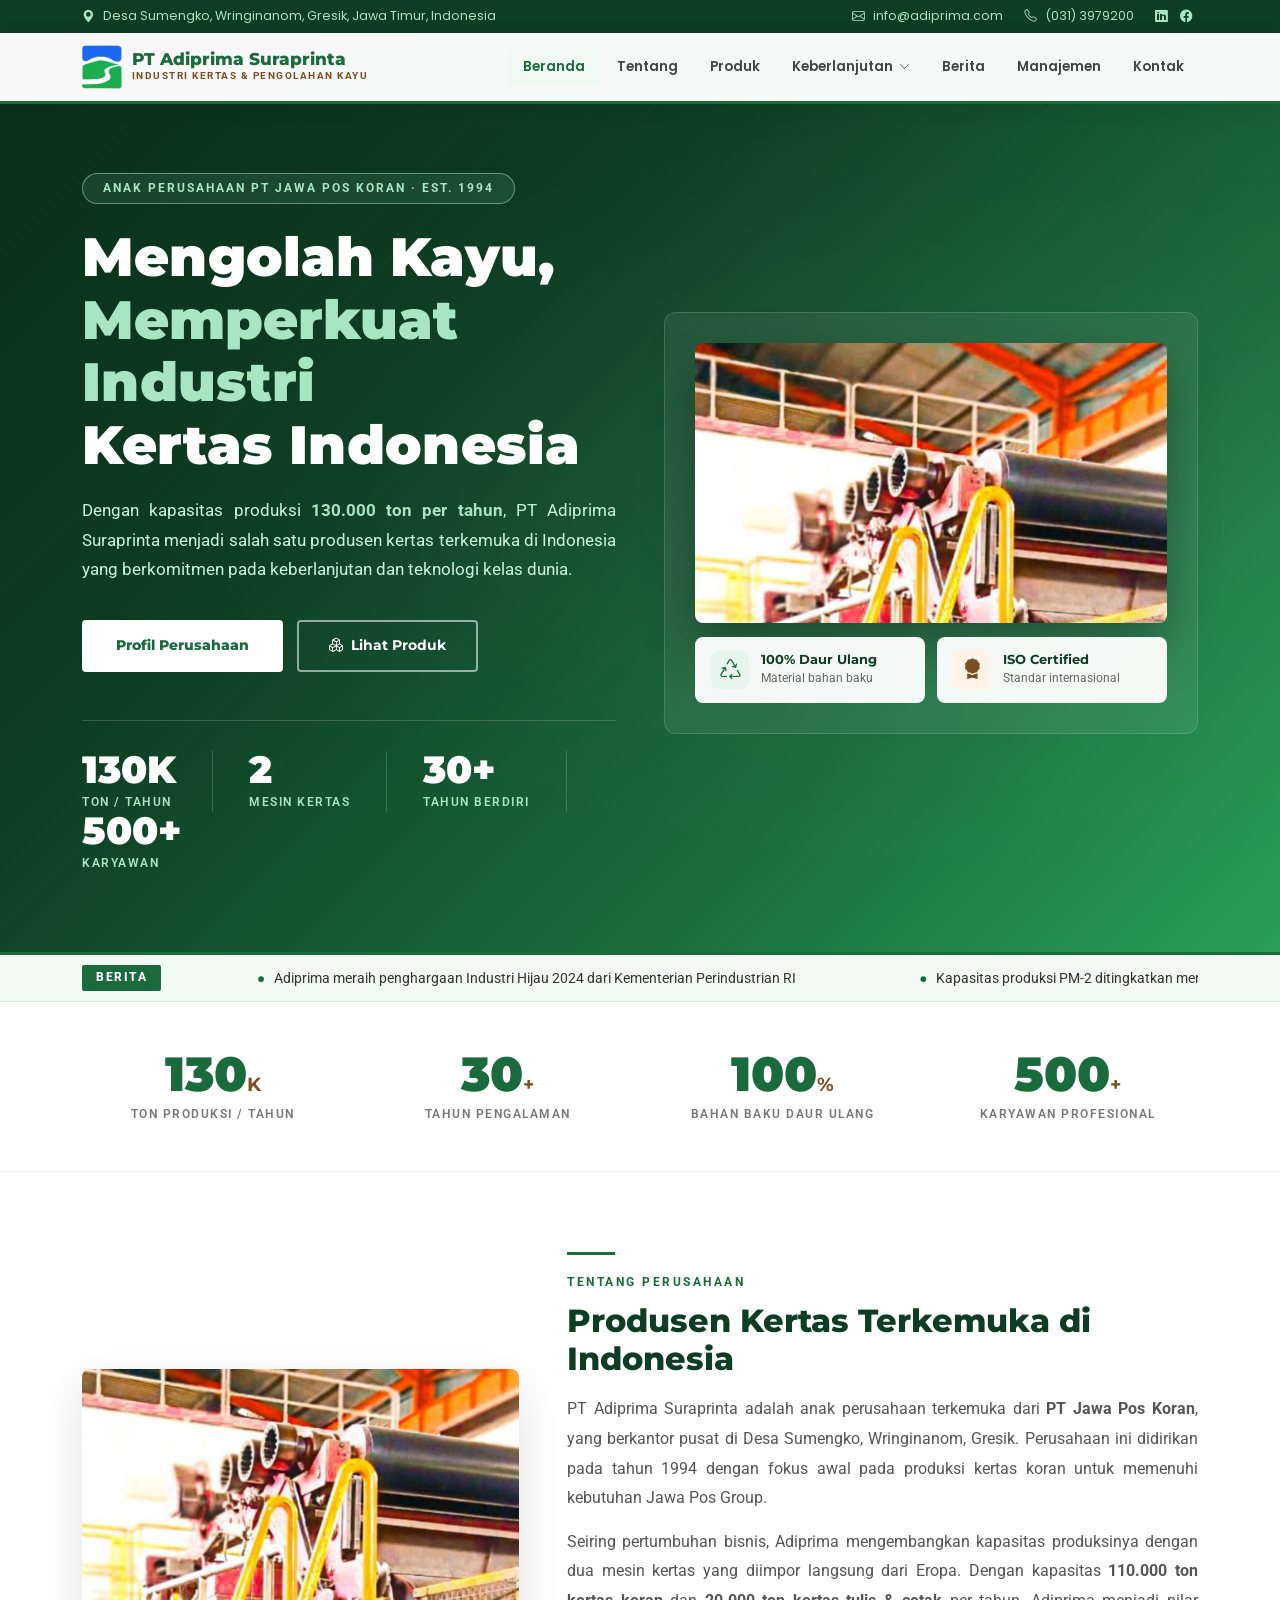
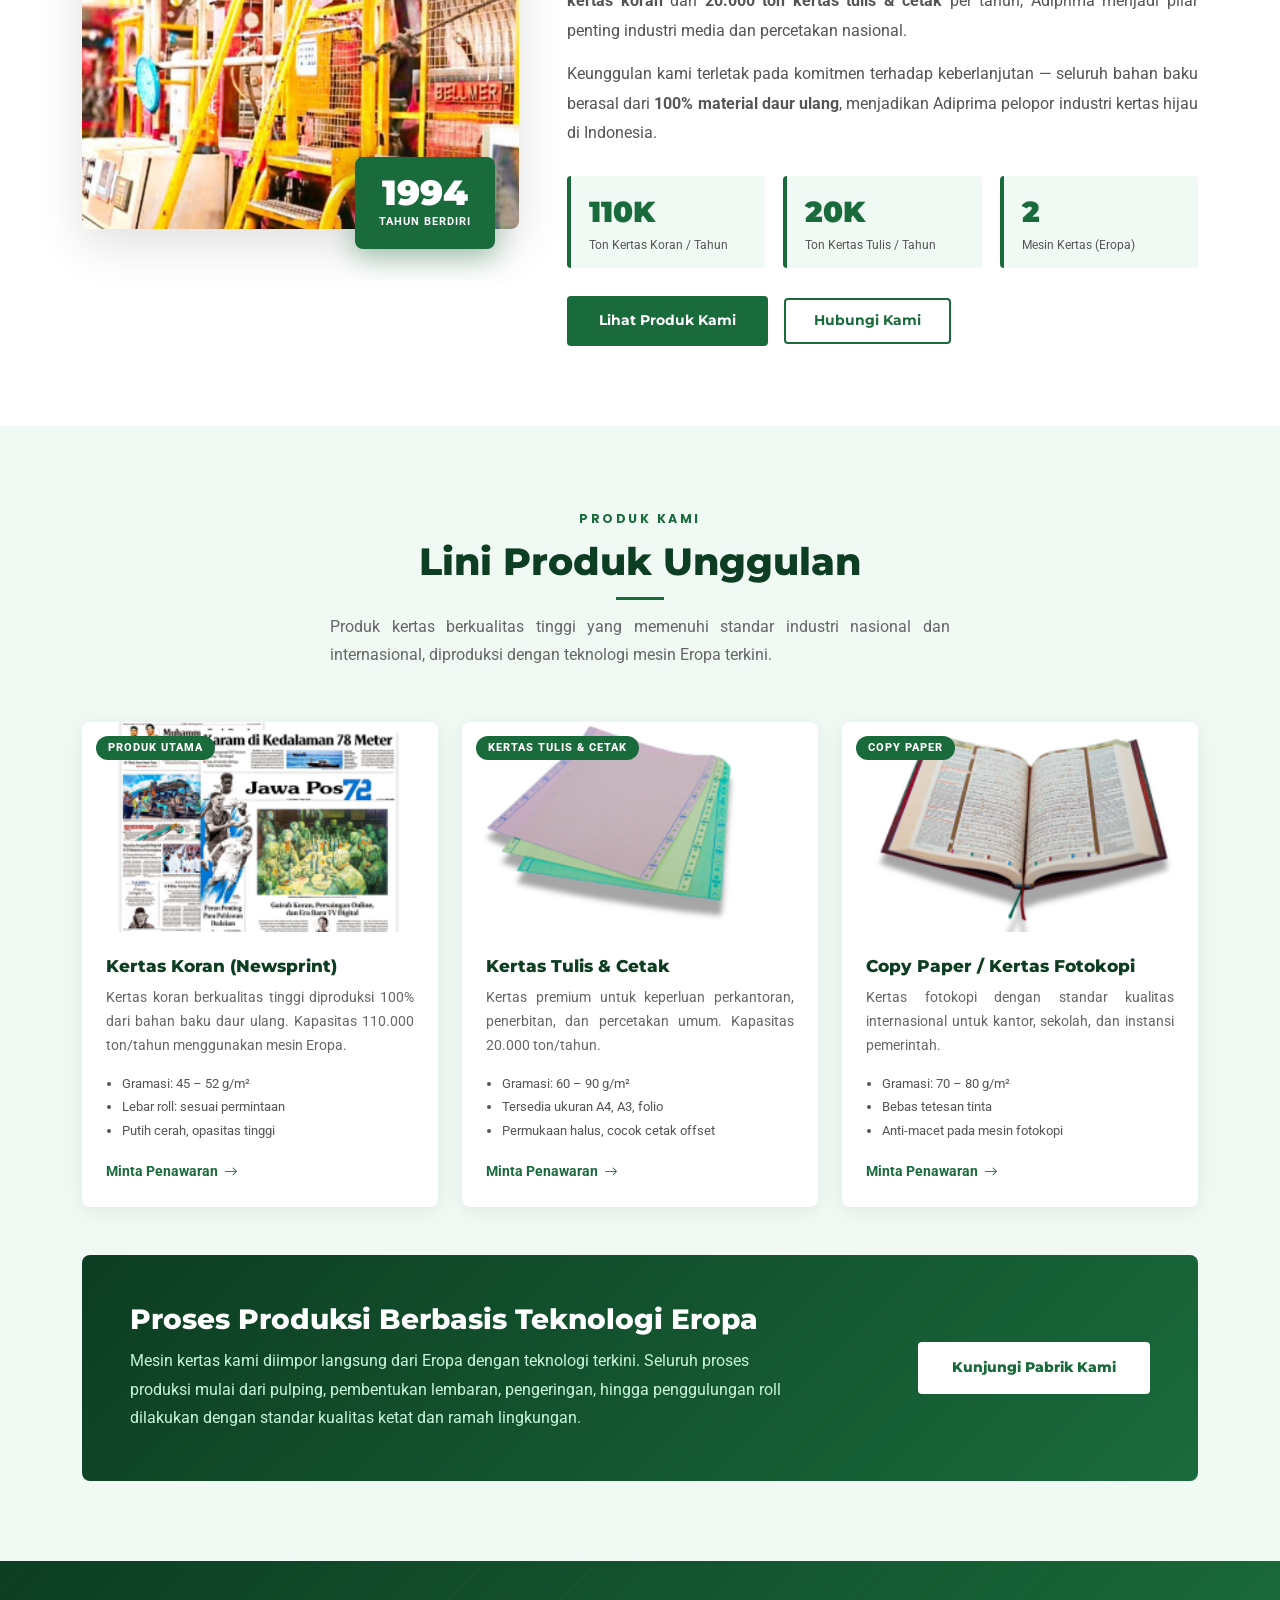
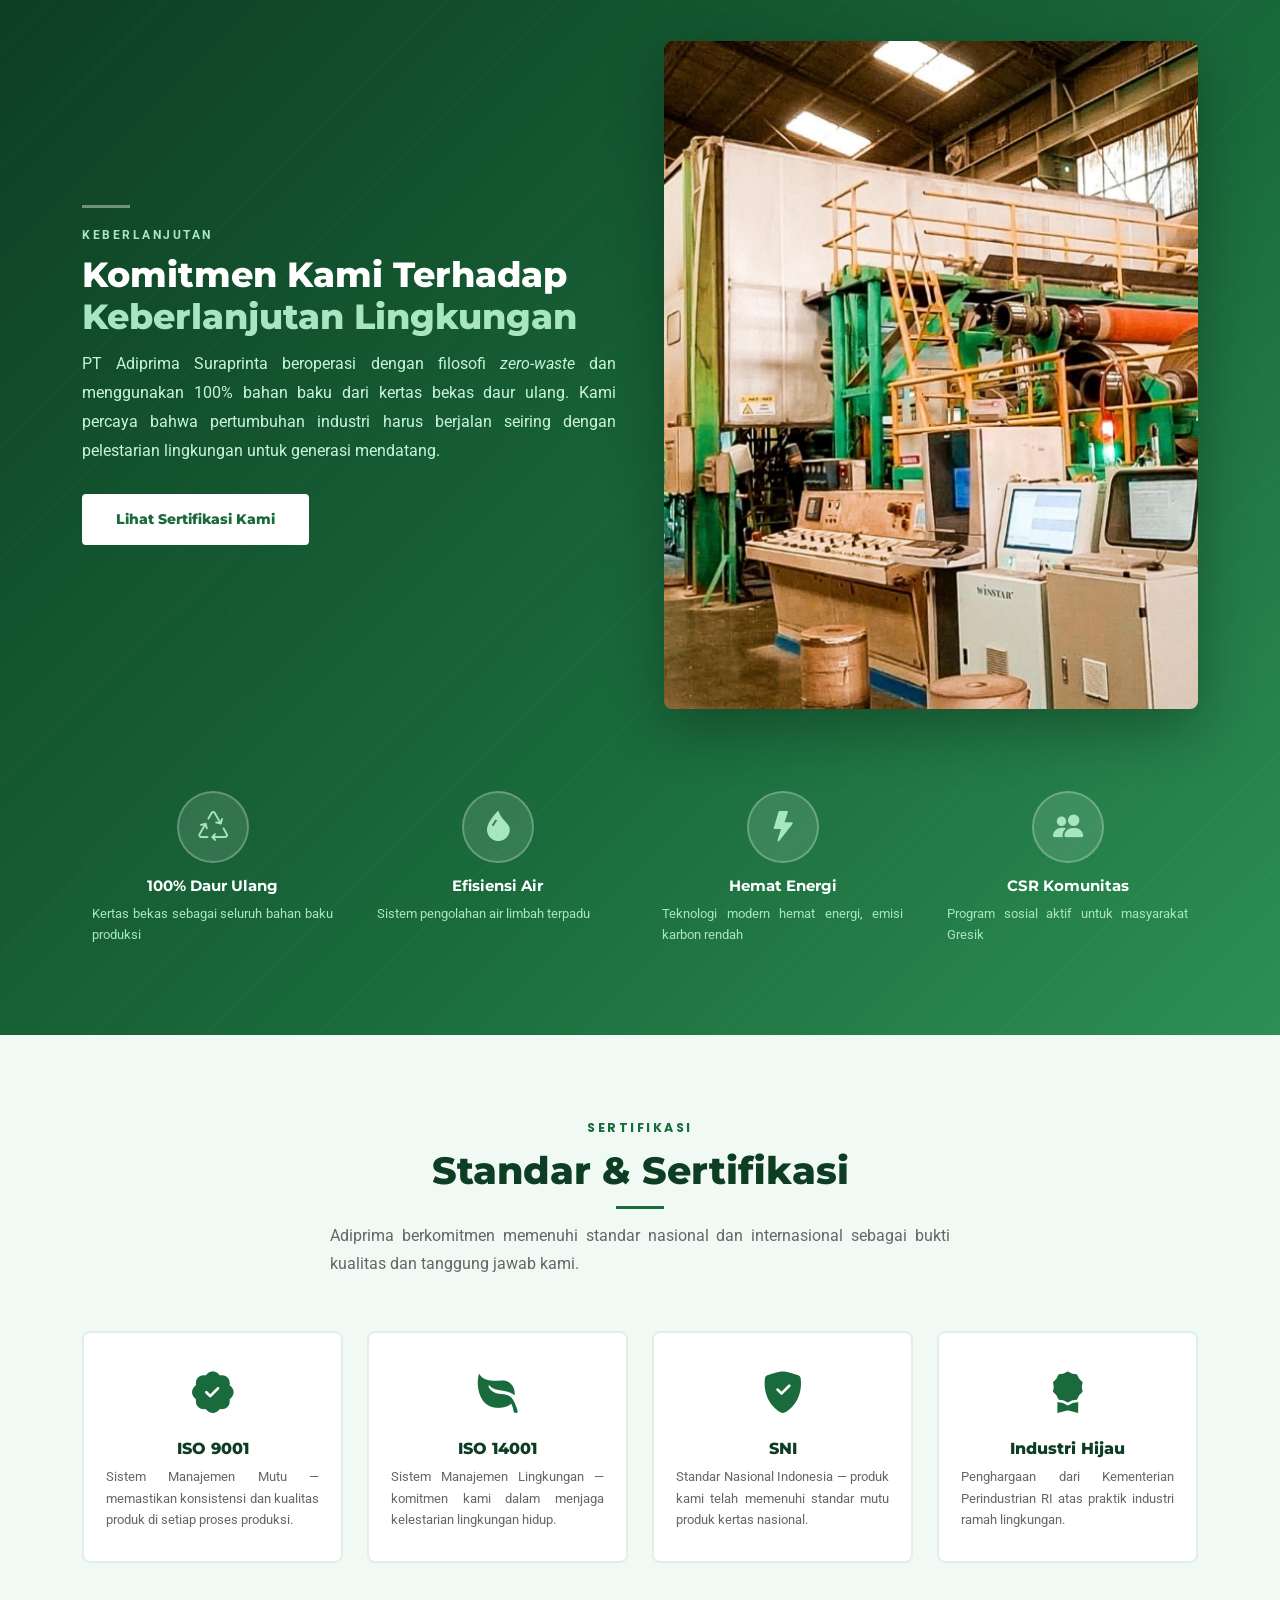
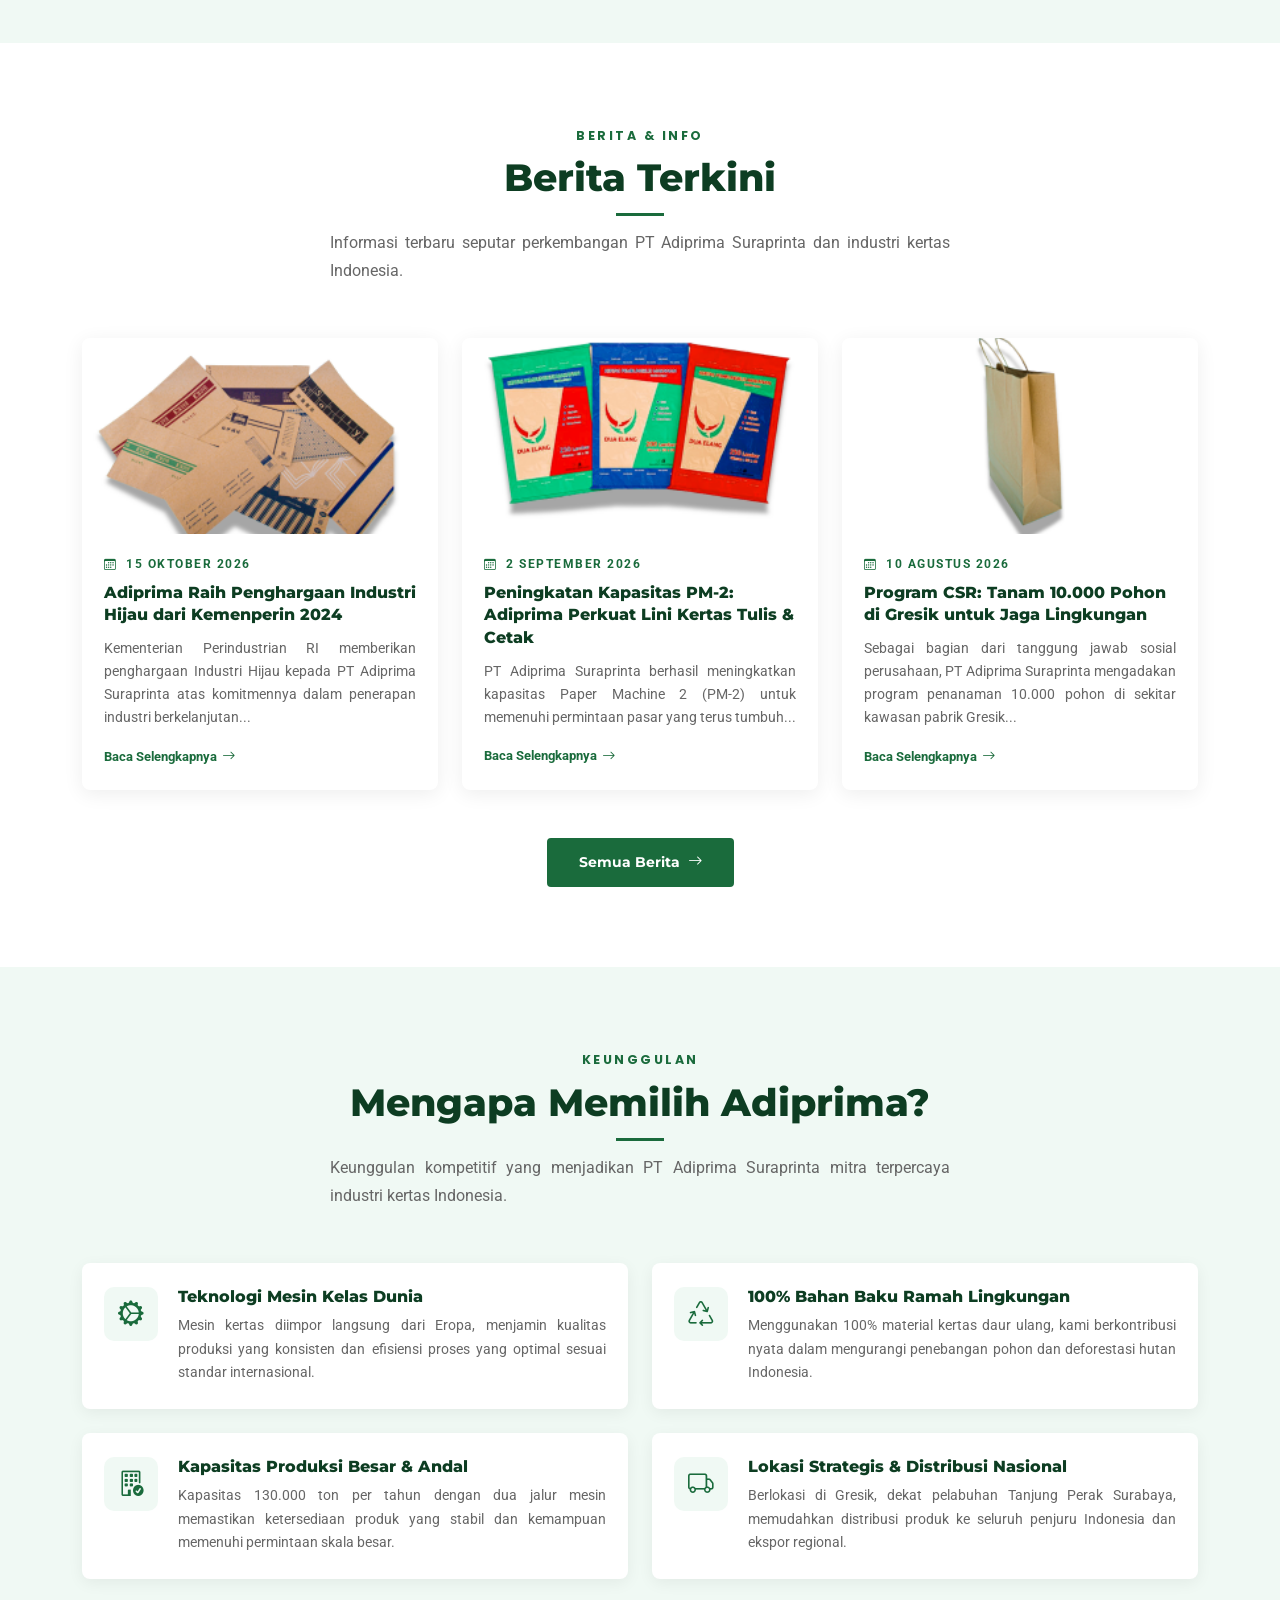
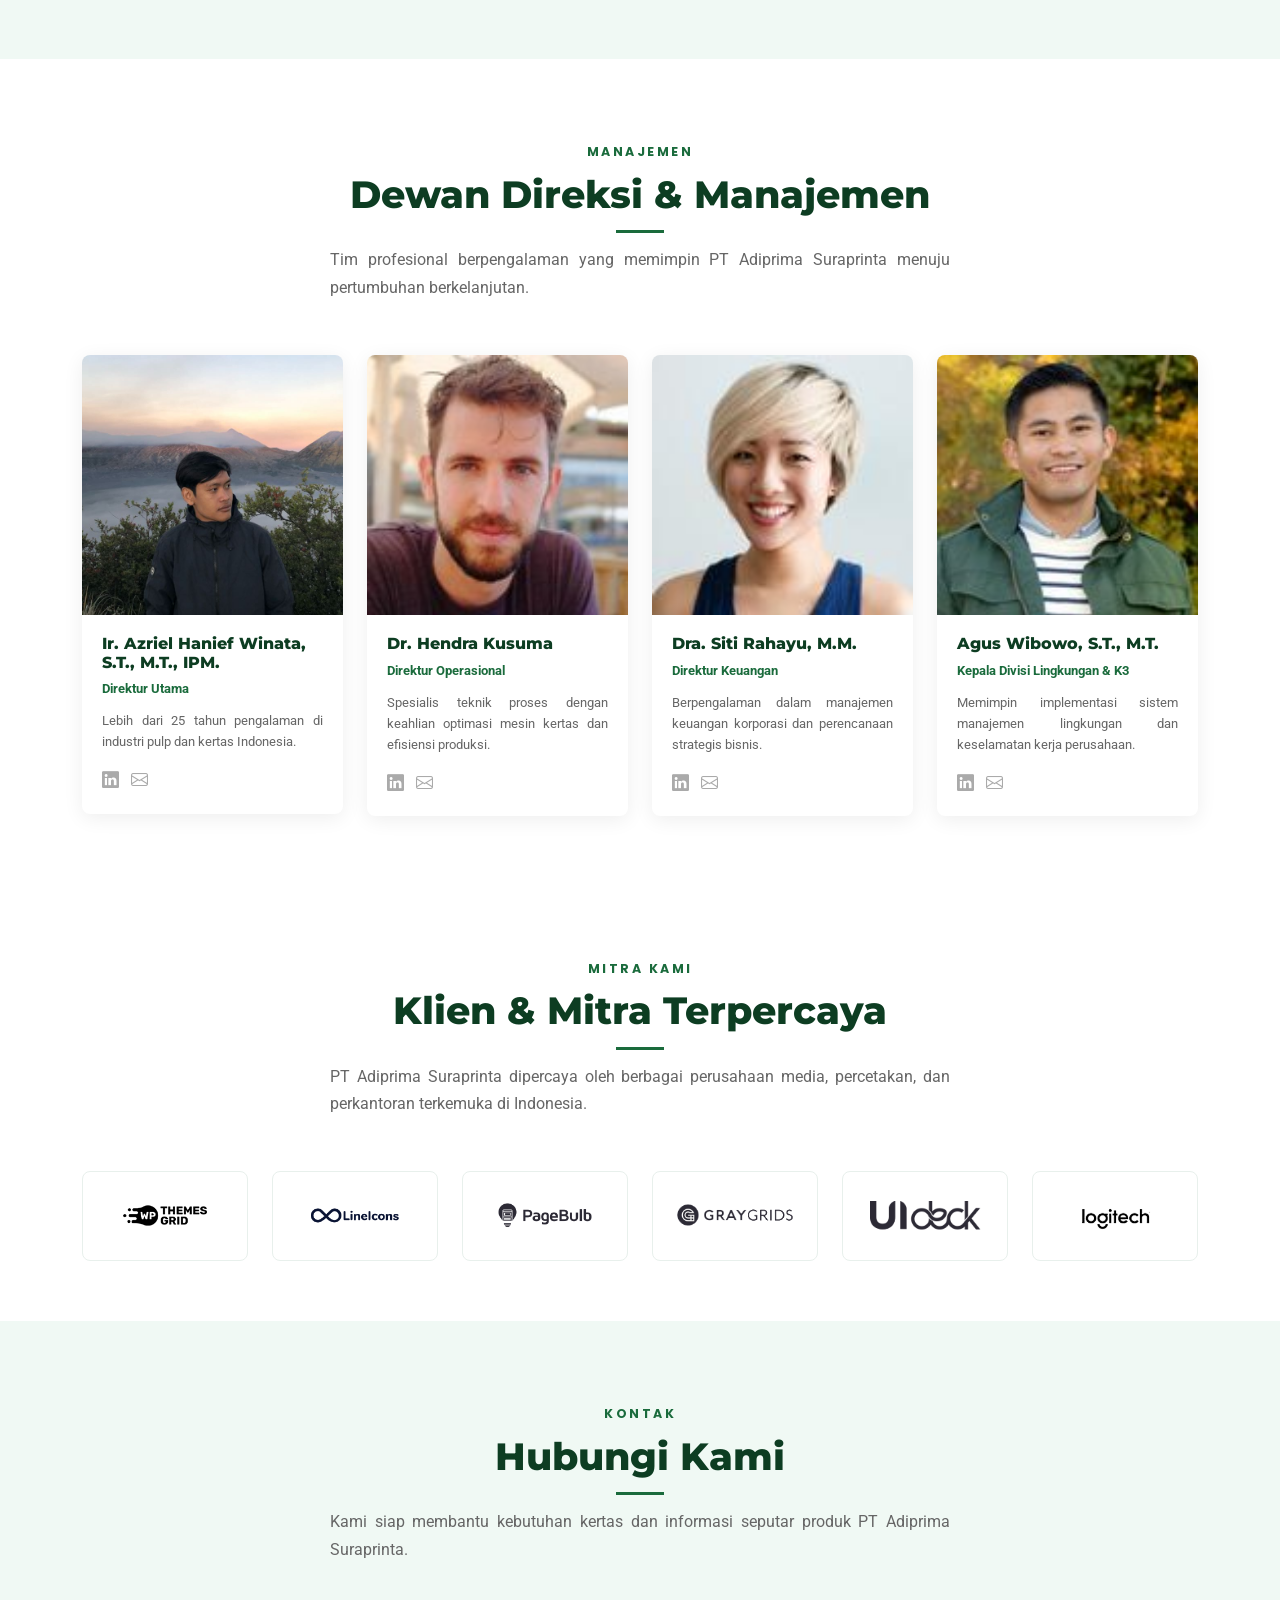
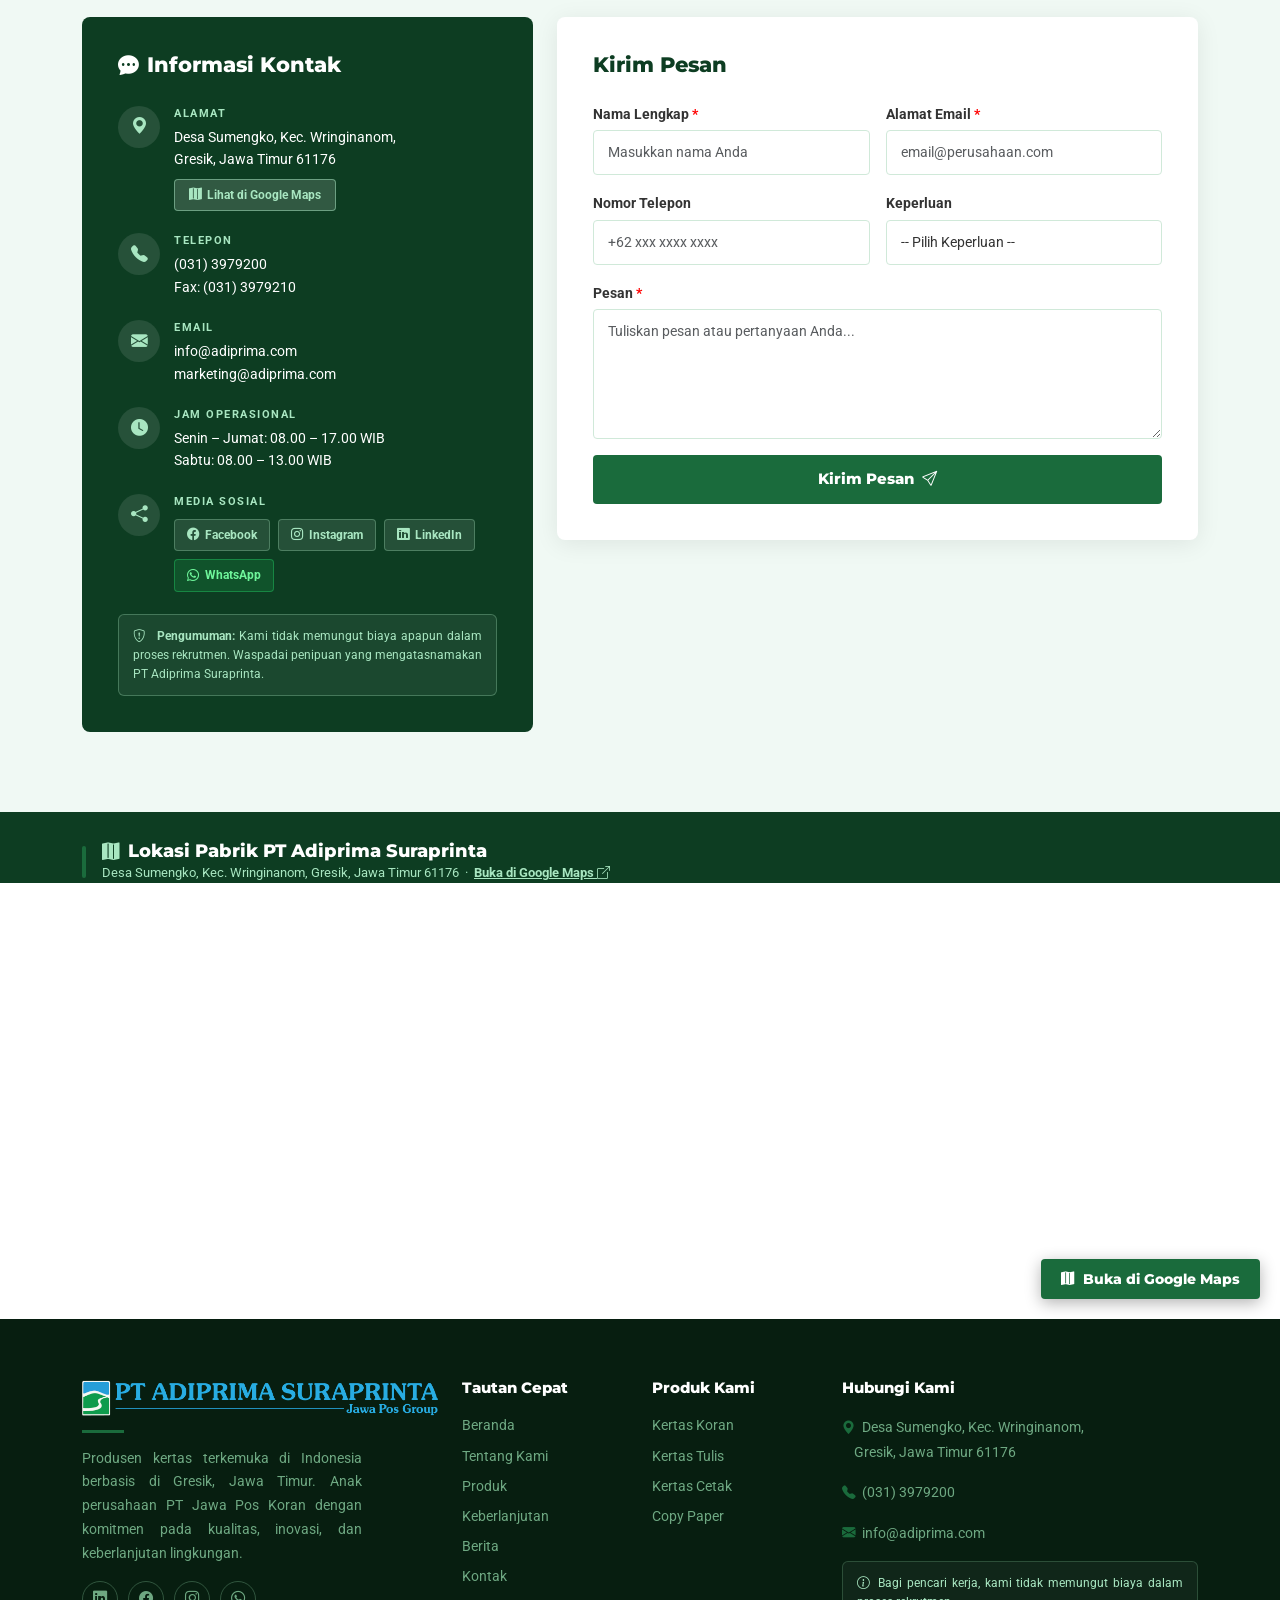
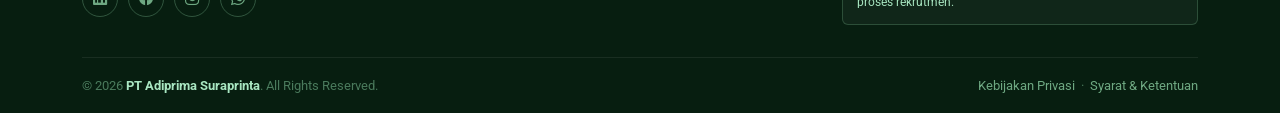
==== commit ac2d1c28: "Hubungkan semua link sosmed & WhatsApp perusahaan" ====
--- a/Axis/index.html
+++ b/Axis/index.html
@@ -791,8 +791,8 @@
         <div>
           <a href="mailto:info@adiprima.com"><i class="bi bi-envelope"></i> info@adiprima.com</a>
           <a href="tel:+62313979200"><i class="bi bi-telephone"></i> (031) 3979200</a>
-          <a href="#"><i class="bi bi-linkedin"></i></a>
-          <a href="#" style="margin-left:4px;"><i class="bi bi-facebook"></i></a>
+          <a href="https://www.linkedin.com/company/adiprimasuraprinta/" target="_blank" rel="noopener"><i class="bi bi-linkedin"></i></a>
+          <a href="https://web.facebook.com/adiprimasuraprinta" target="_blank" rel="noopener" style="margin-left:4px;"><i class="bi bi-facebook"></i></a>
         </div>
       </div>
     </div>
@@ -1522,6 +1522,36 @@
                 <div>
                   <span class="ci-lbl">Jam Operasional</span>
                   <p>Senin – Jumat: 08.00 – 17.00 WIB<br>Sabtu: 08.00 – 13.00 WIB</p>
+                </div>
+              </div>
+
+              <!-- Sosial Media di Contact Box -->
+              <div class="ci-item">
+                <div class="ci-icon"><i class="bi bi-share-fill"></i></div>
+                <div>
+                  <span class="ci-lbl">Media Sosial</span>
+                  <div class="d-flex gap-2 mt-2 flex-wrap">
+                    <a href="https://web.facebook.com/adiprimasuraprinta" target="_blank" rel="noopener"
+                       style="display:inline-flex;align-items:center;gap:6px;background:rgba(255,255,255,0.1);border:1px solid rgba(168,230,193,0.3);color:#a8e6c1;padding:6px 12px;border-radius:4px;font-size:0.78rem;font-weight:700;text-decoration:none;transition:.3s;"
+                       onmouseover="this.style.background='rgba(255,255,255,0.2)'" onmouseout="this.style.background='rgba(255,255,255,0.1)'">
+                      <i class="bi bi-facebook"></i> Facebook
+                    </a>
+                    <a href="https://www.instagram.com/adiprimasuraprinta/" target="_blank" rel="noopener"
+                       style="display:inline-flex;align-items:center;gap:6px;background:rgba(255,255,255,0.1);border:1px solid rgba(168,230,193,0.3);color:#a8e6c1;padding:6px 12px;border-radius:4px;font-size:0.78rem;font-weight:700;text-decoration:none;transition:.3s;"
+                       onmouseover="this.style.background='rgba(255,255,255,0.2)'" onmouseout="this.style.background='rgba(255,255,255,0.1)'">
+                      <i class="bi bi-instagram"></i> Instagram
+                    </a>
+                    <a href="https://www.linkedin.com/company/adiprimasuraprinta/" target="_blank" rel="noopener"
+                       style="display:inline-flex;align-items:center;gap:6px;background:rgba(255,255,255,0.1);border:1px solid rgba(168,230,193,0.3);color:#a8e6c1;padding:6px 12px;border-radius:4px;font-size:0.78rem;font-weight:700;text-decoration:none;transition:.3s;"
+                       onmouseover="this.style.background='rgba(255,255,255,0.2)'" onmouseout="this.style.background='rgba(255,255,255,0.1)'">
+                      <i class="bi bi-linkedin"></i> LinkedIn
+                    </a>
+                    <a href="https://wa.me/6283854463246?text=Halo%20PT%20Adiprima%20Suraprinta%2C%20saya%20ingin%20bertanya%20mengenai%20produk%20Anda." target="_blank" rel="noopener"
+                       style="display:inline-flex;align-items:center;gap:6px;background:rgba(37,211,102,0.15);border:1px solid rgba(37,211,102,0.4);color:#6ef59a;padding:6px 12px;border-radius:4px;font-size:0.78rem;font-weight:700;text-decoration:none;transition:.3s;"
+                       onmouseover="this.style.background='rgba(37,211,102,0.25)'" onmouseout="this.style.background='rgba(37,211,102,0.15)'">
+                      <i class="bi bi-whatsapp"></i> WhatsApp
+                    </a>
+                  </div>
                 </div>
               </div>
 
@@ -1646,10 +1676,10 @@
             <div class="ft-divider"></div>
             <p class="ft-desc">Produsen kertas terkemuka di Indonesia berbasis di Gresik, Jawa Timur. Anak perusahaan PT Jawa Pos Koran dengan komitmen pada kualitas, inovasi, dan keberlanjutan lingkungan.</p>
             <div class="ft-social mt-3">
-              <a href="#" aria-label="LinkedIn"><i class="bi bi-linkedin"></i></a>
-              <a href="#" aria-label="Facebook"><i class="bi bi-facebook"></i></a>
-              <a href="#" aria-label="Instagram"><i class="bi bi-instagram"></i></a>
-              <a href="#" aria-label="YouTube"><i class="bi bi-youtube"></i></a>
+              <a href="https://www.linkedin.com/company/adiprimasuraprinta/" target="_blank" rel="noopener" aria-label="LinkedIn"><i class="bi bi-linkedin"></i></a>
+              <a href="https://web.facebook.com/adiprimasuraprinta" target="_blank" rel="noopener" aria-label="Facebook"><i class="bi bi-facebook"></i></a>
+              <a href="https://www.instagram.com/adiprimasuraprinta/" target="_blank" rel="noopener" aria-label="Instagram"><i class="bi bi-instagram"></i></a>
+              <a href="https://wa.me/6283854463246" target="_blank" rel="noopener" aria-label="WhatsApp"><i class="bi bi-whatsapp"></i></a>
             </div>
           </div>
 
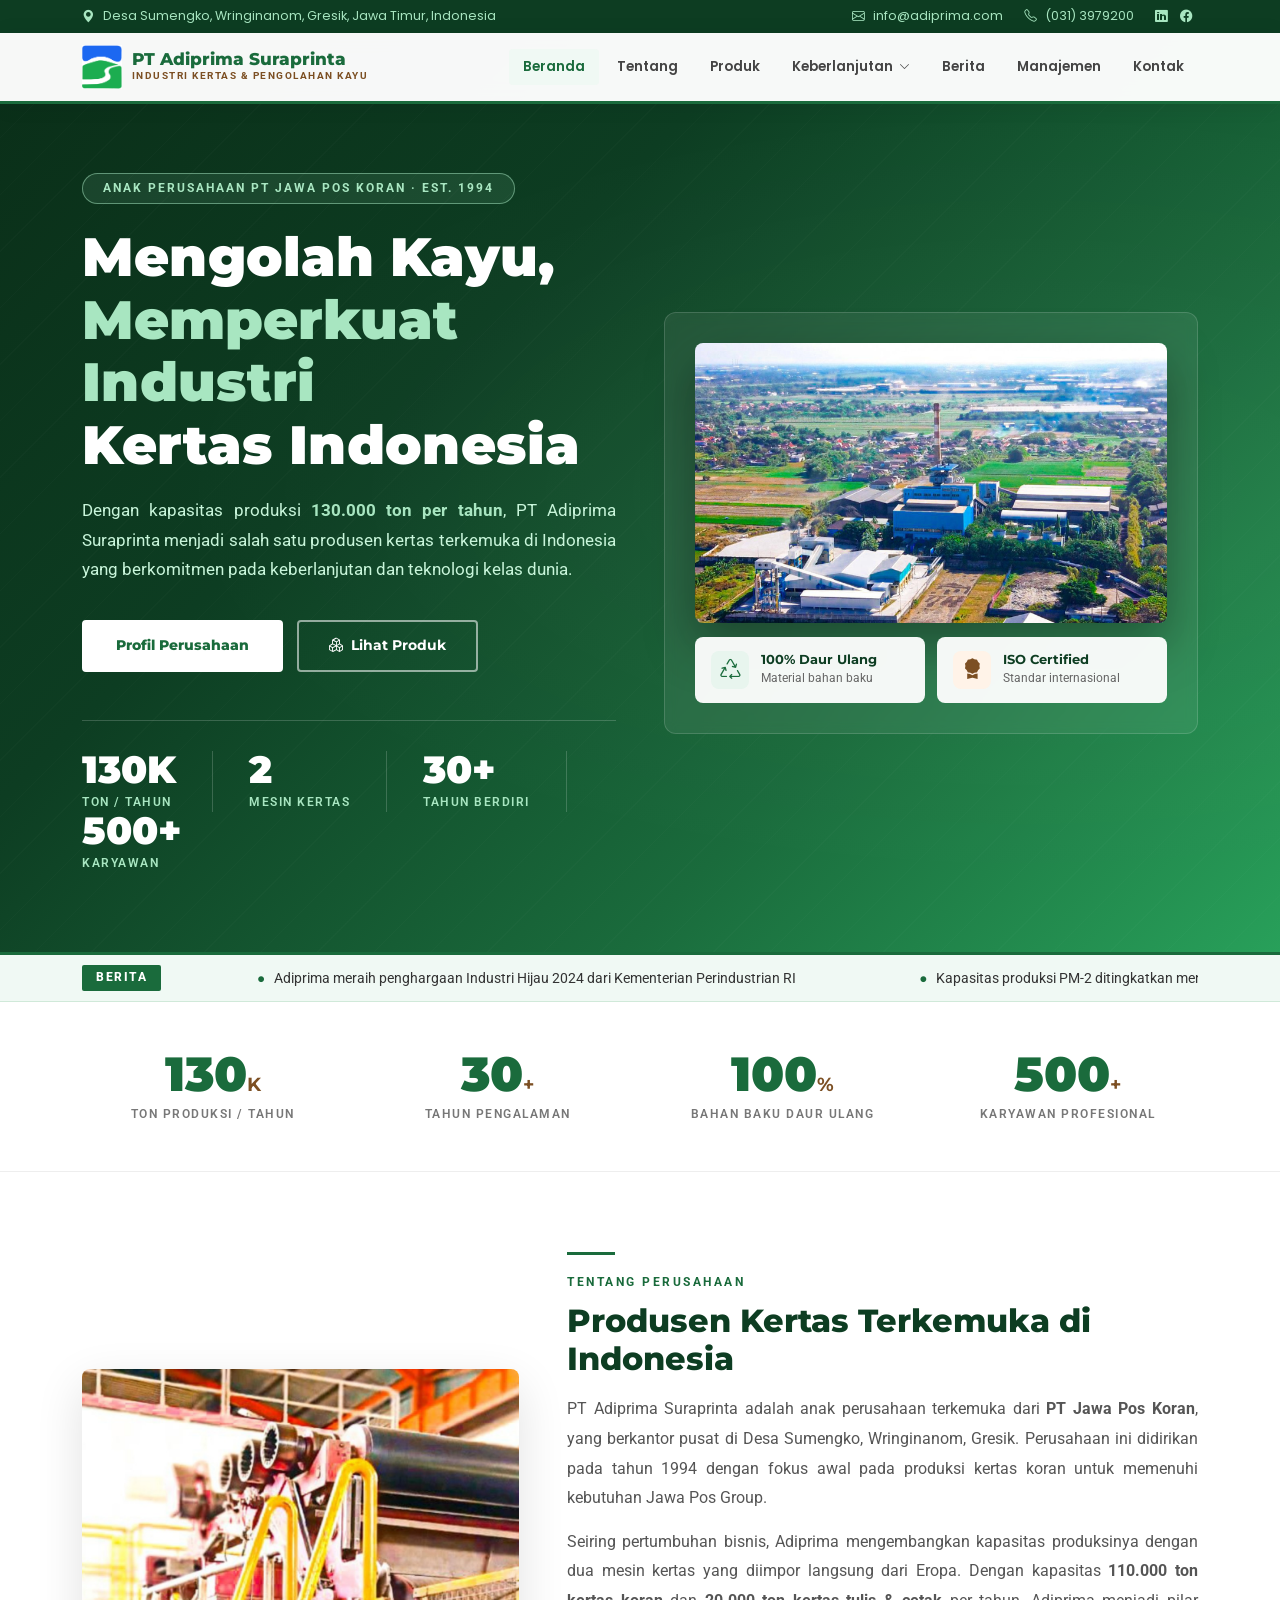
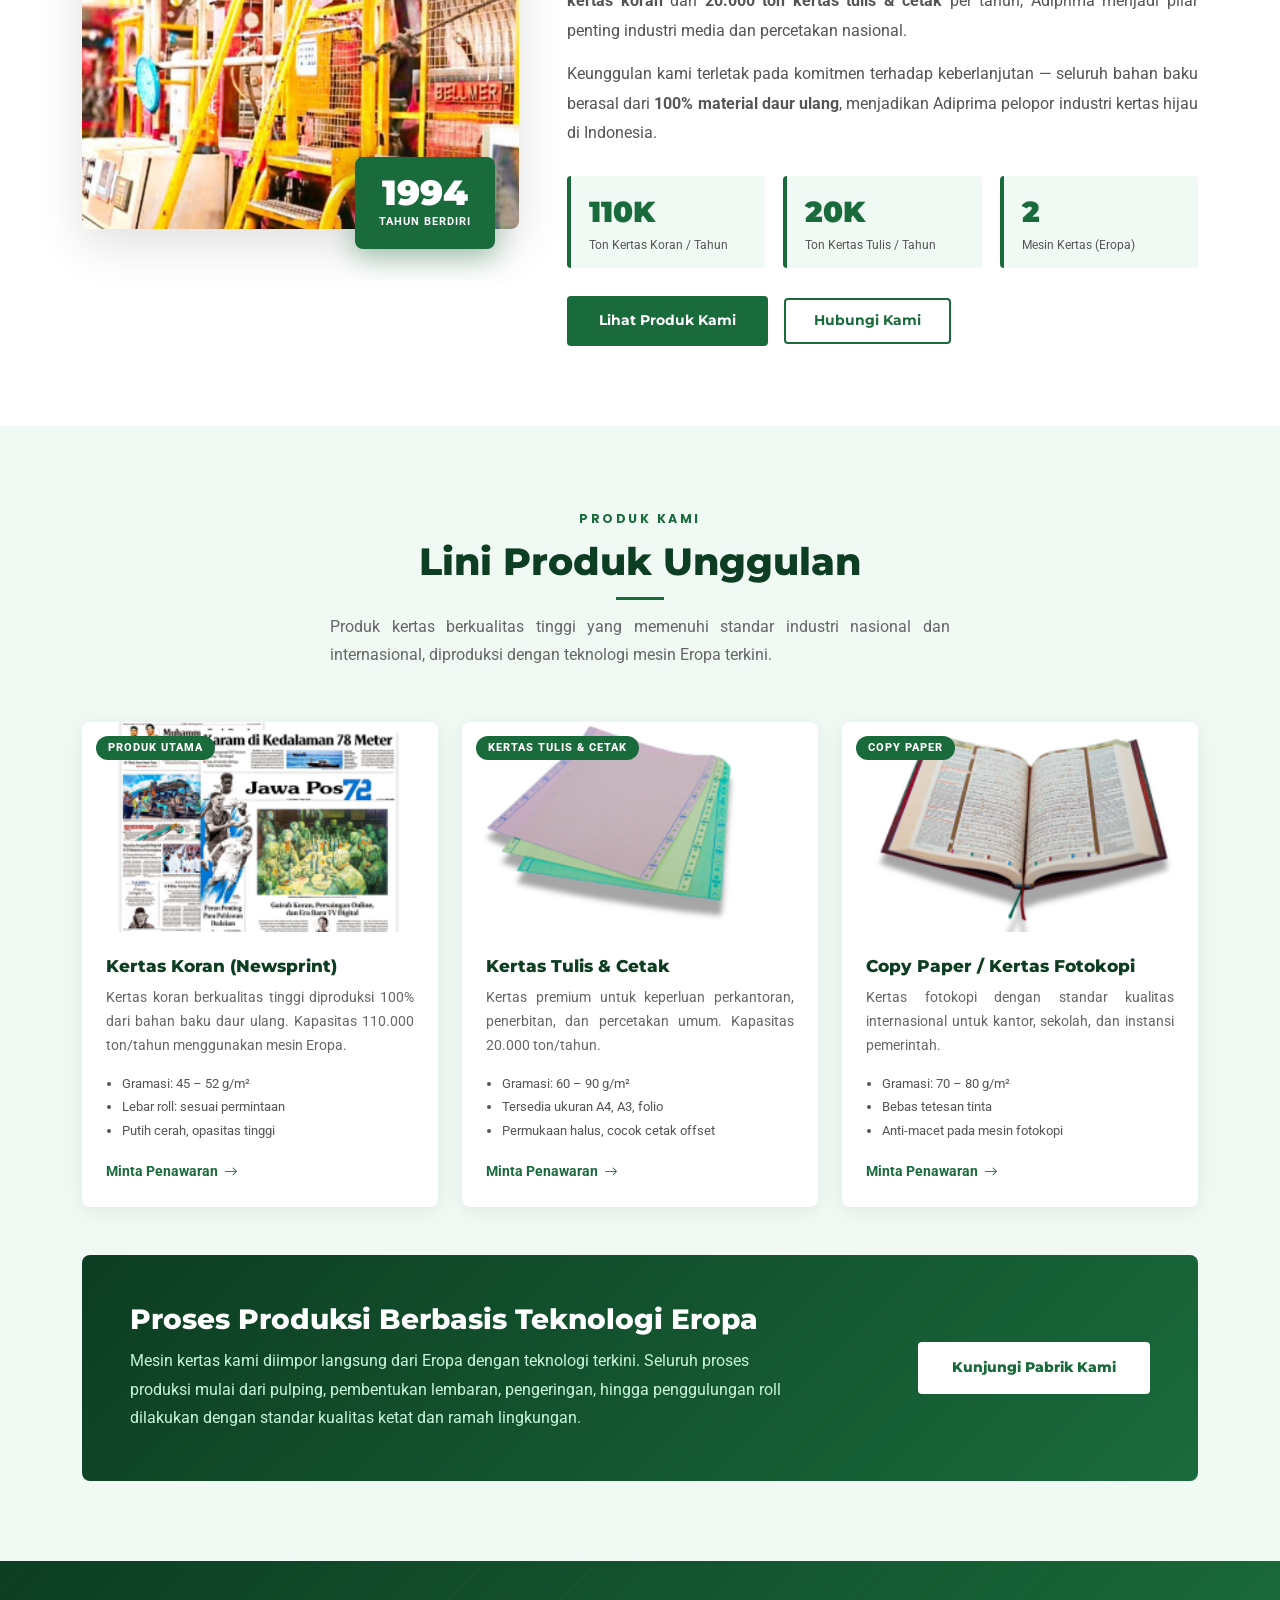
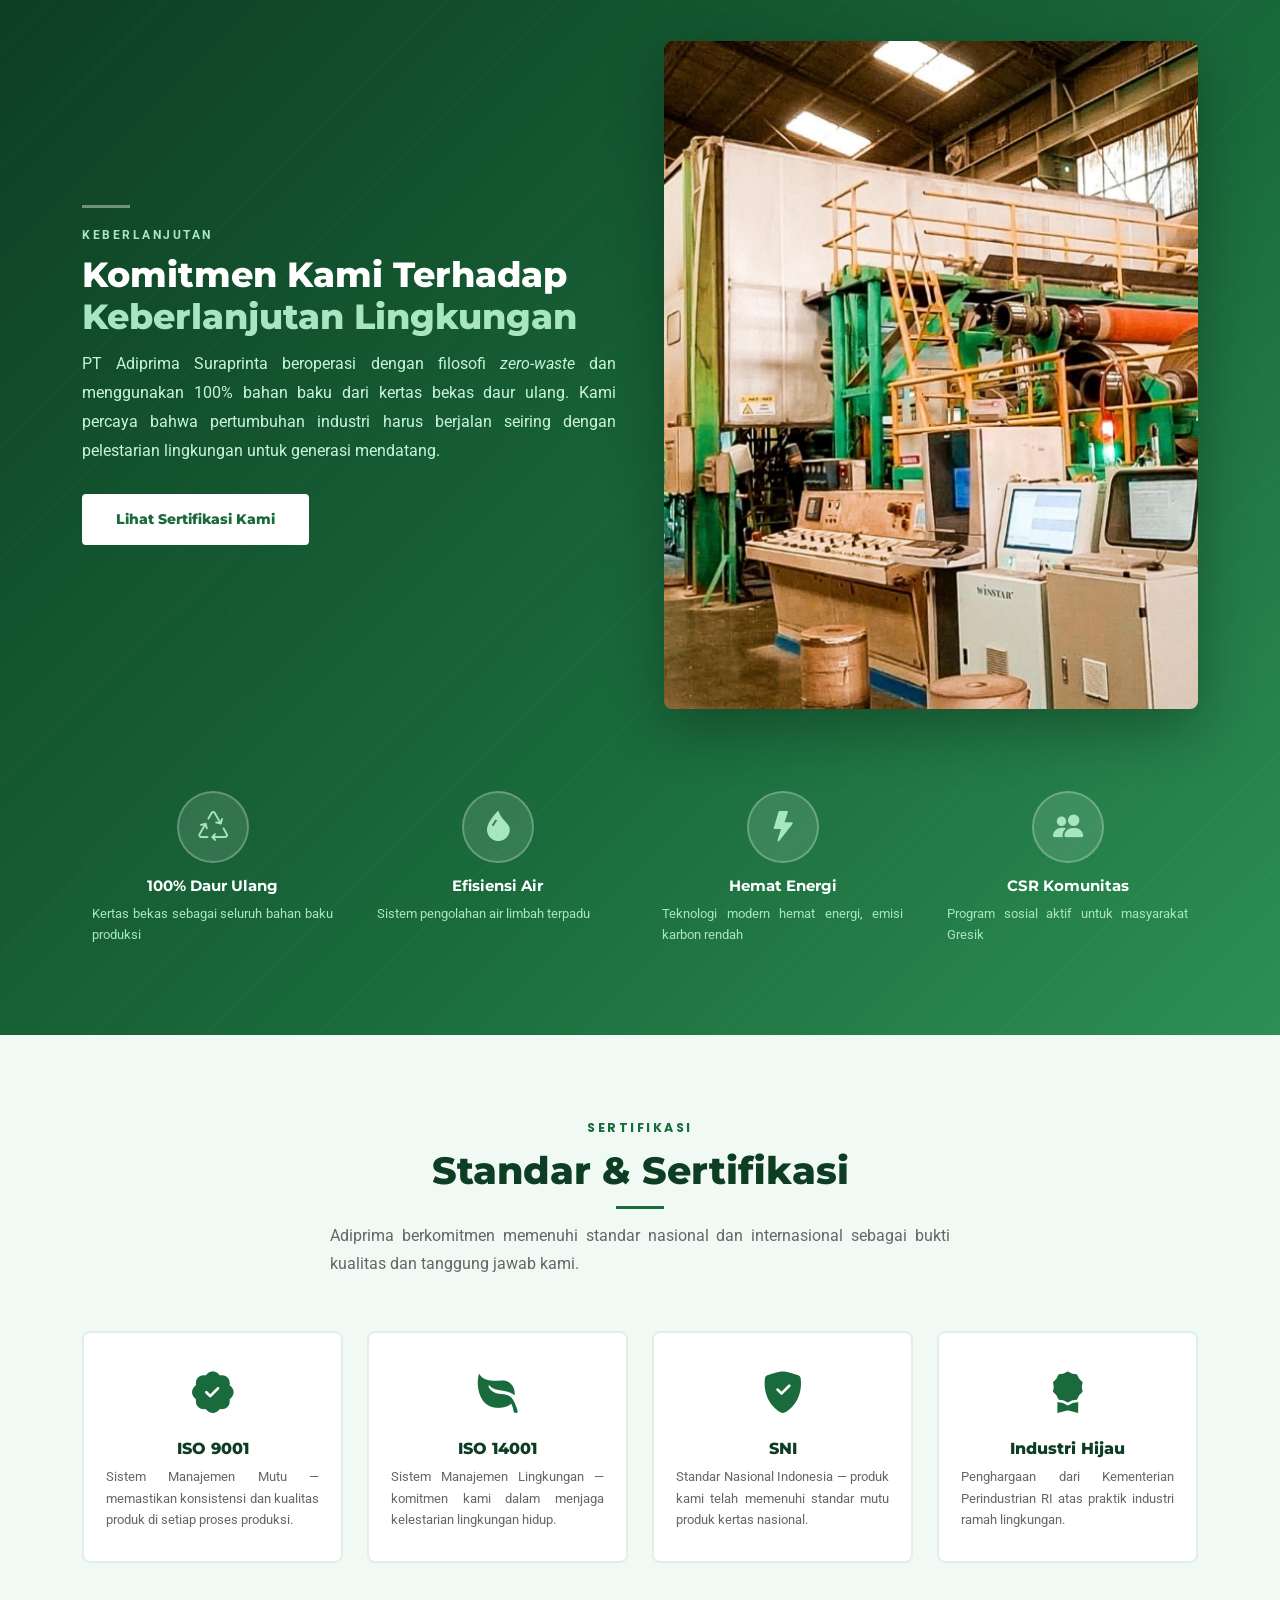
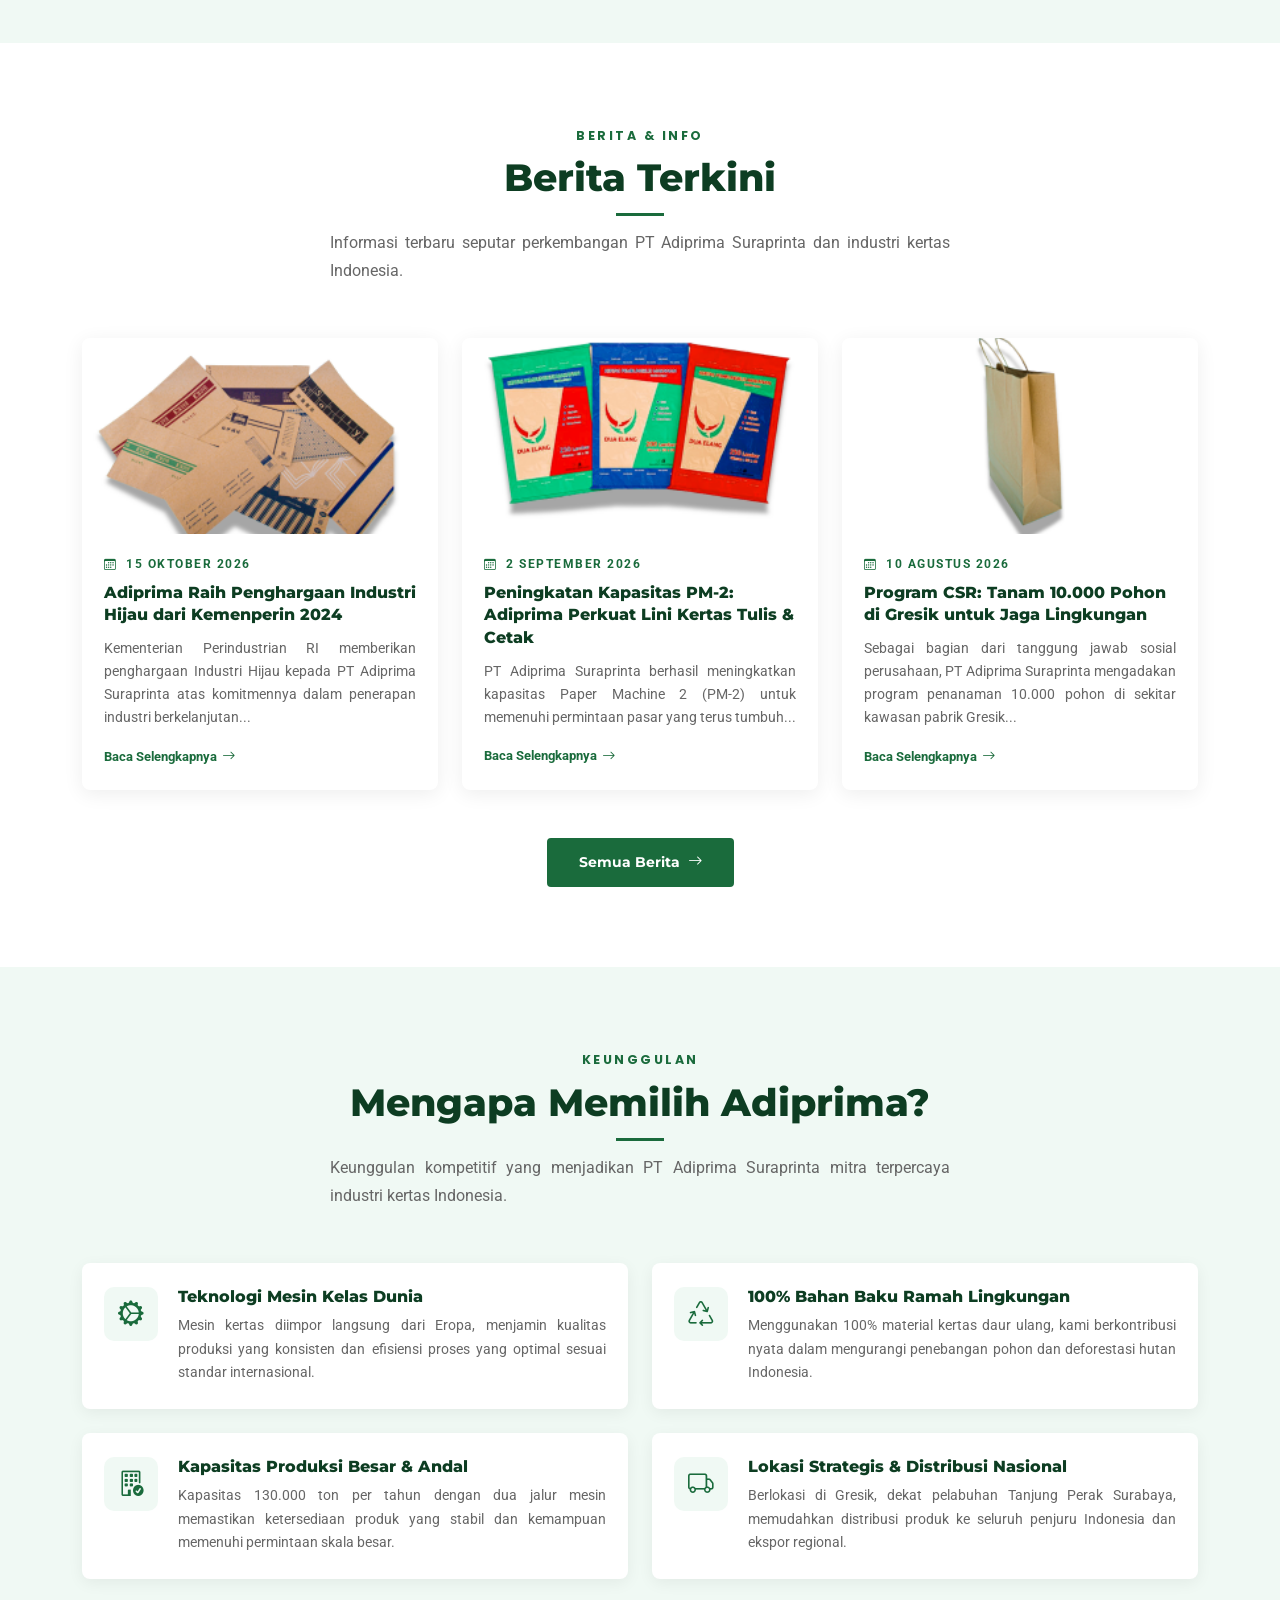
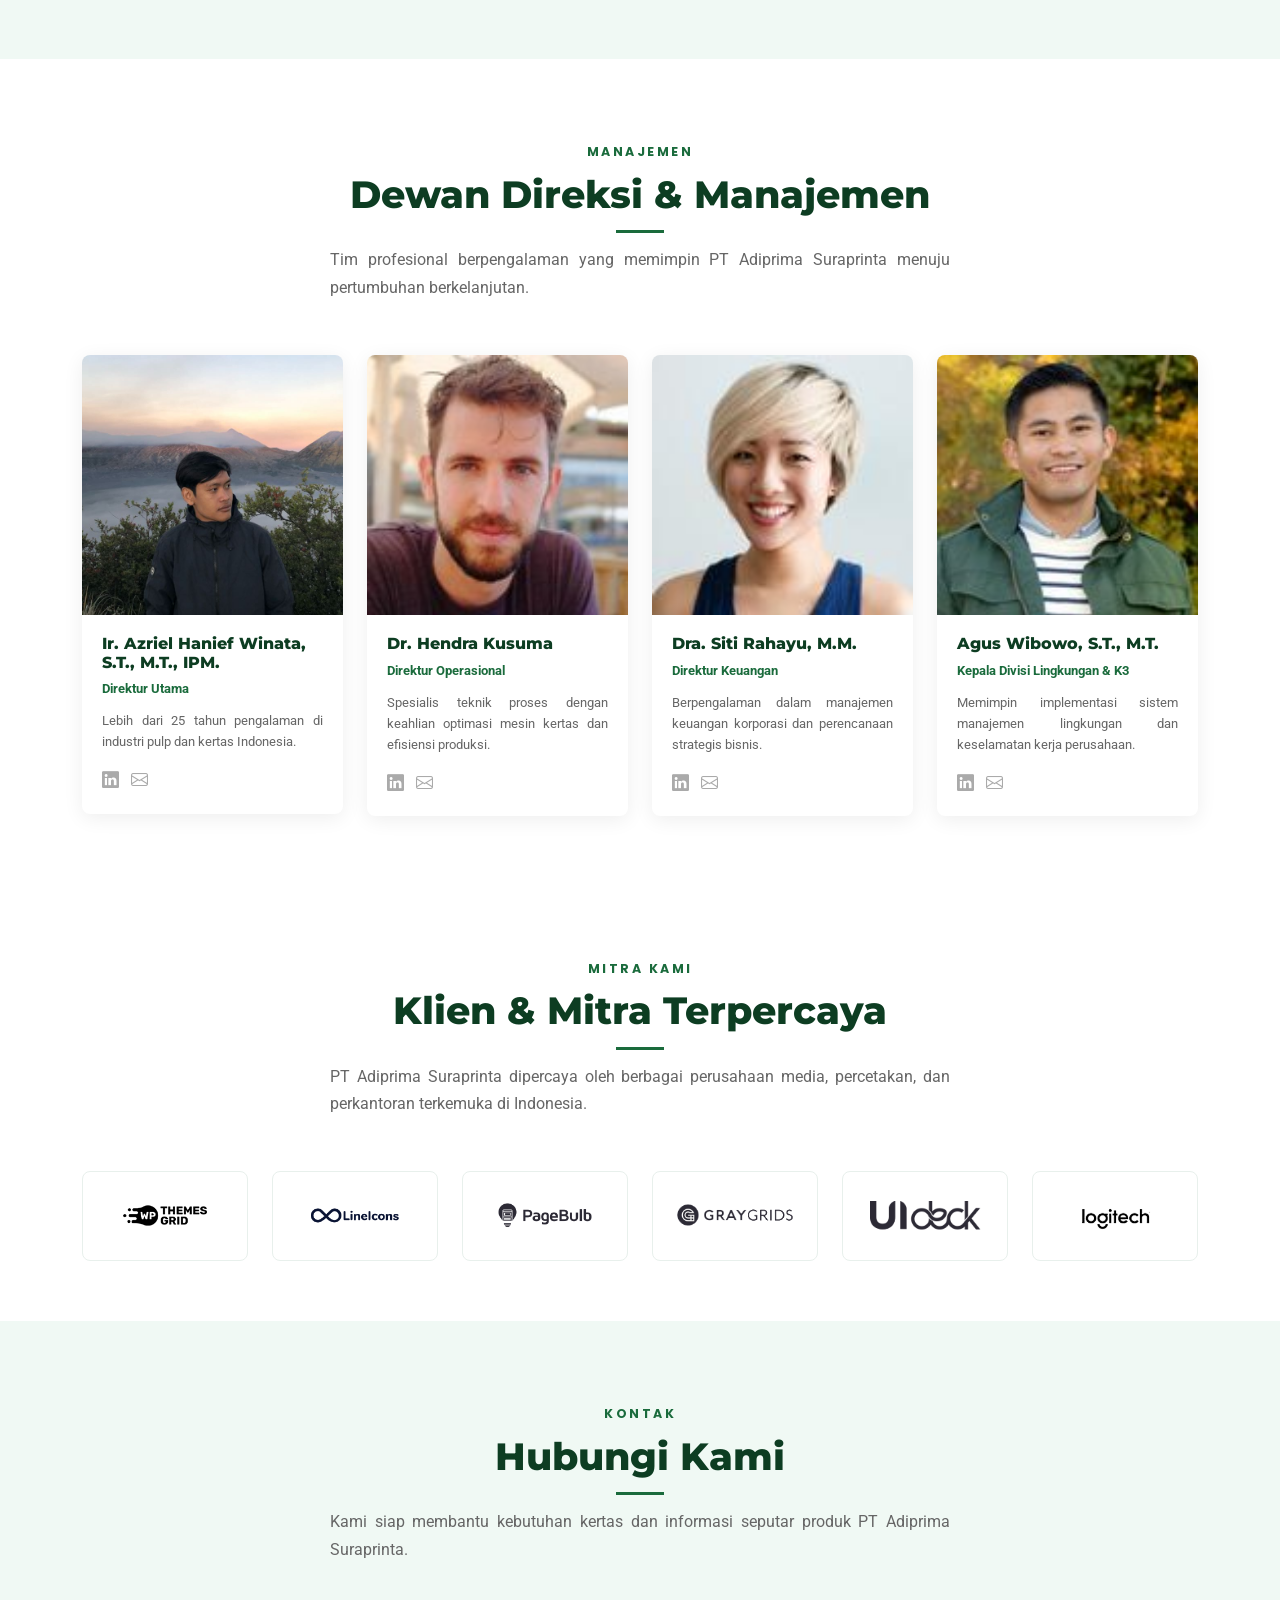
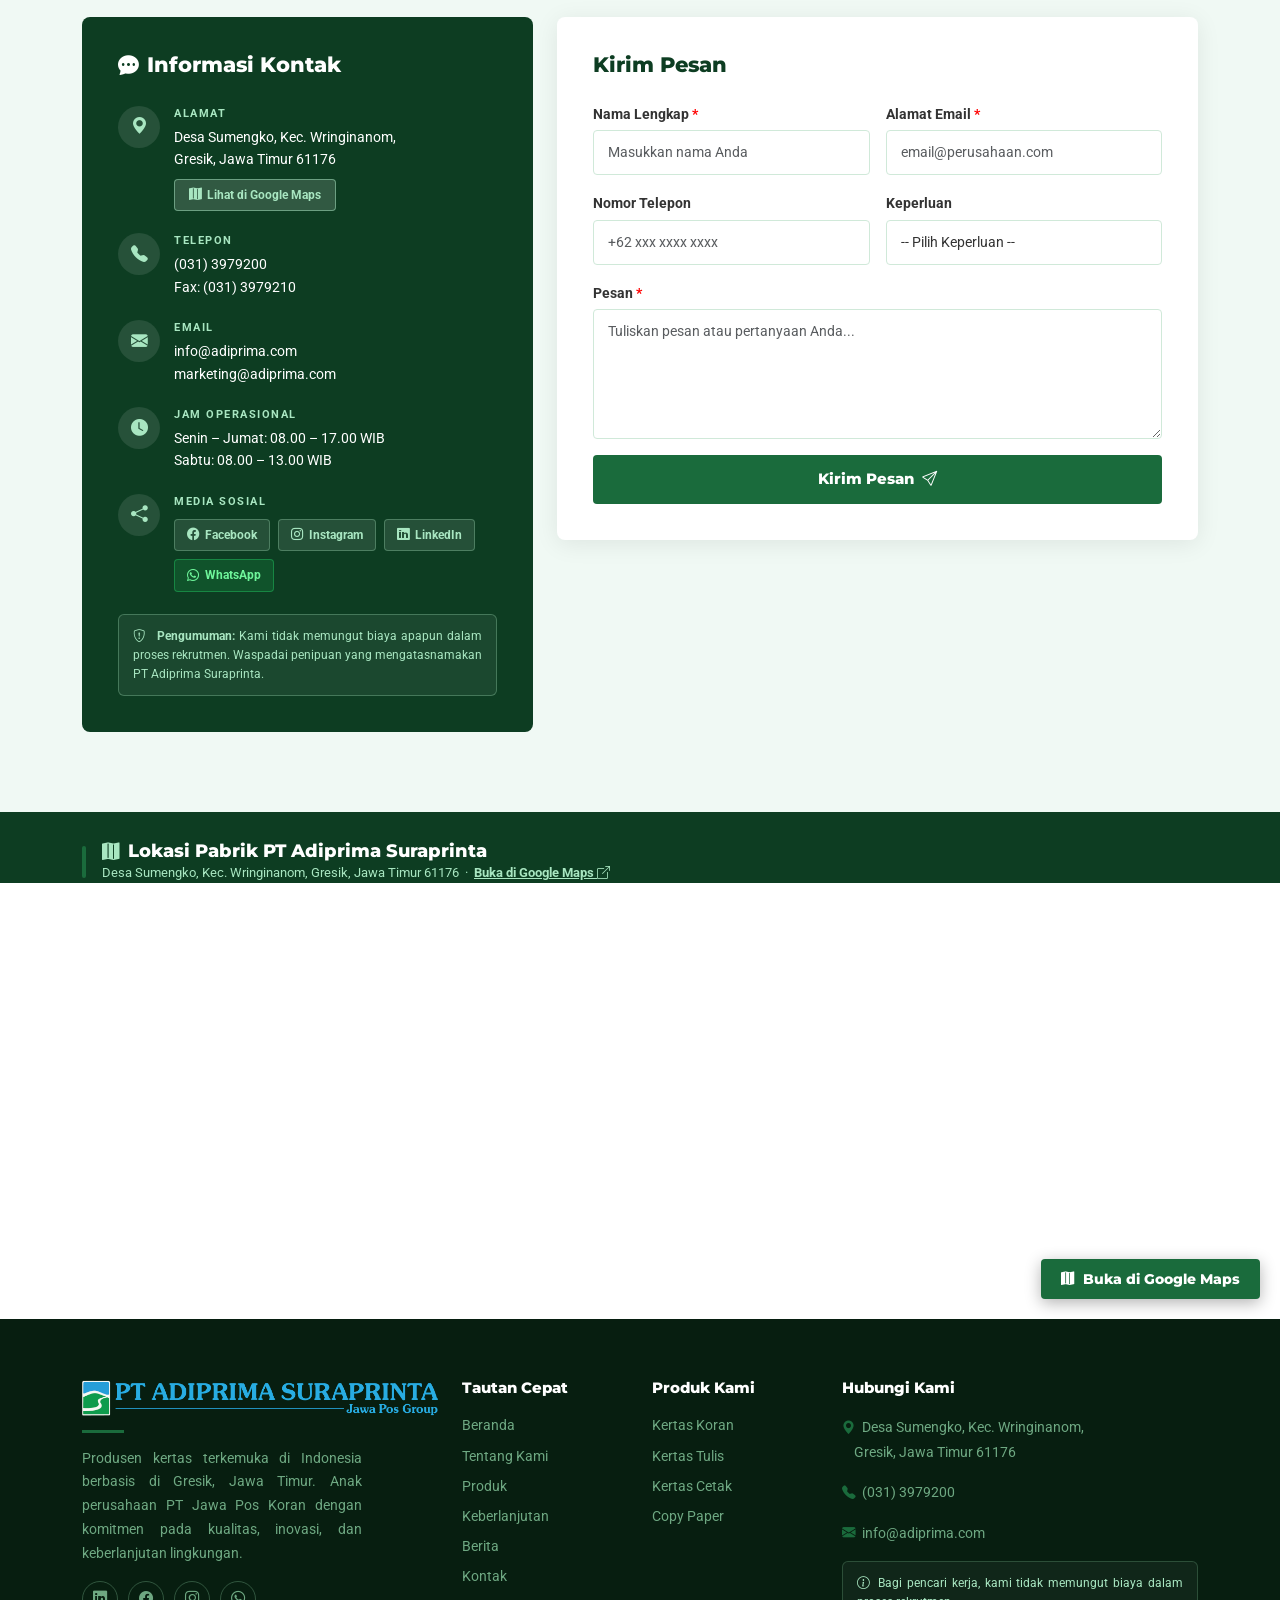
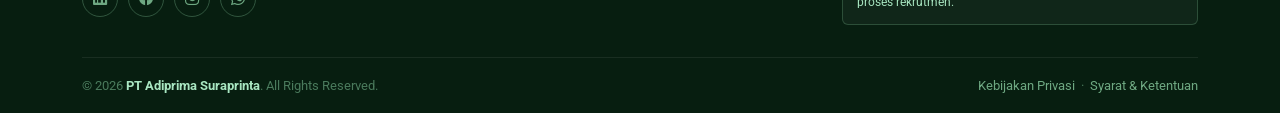
==== commit d60f0a9b: "Ganti foto hero dengan foto drone pabrik & update form kirim pesan ke email" ====
--- a/Axis/index.html
+++ b/Axis/index.html
@@ -894,7 +894,7 @@
             <div class="col-lg-6" data-aos="fade-left" data-aos-duration="800" data-aos-delay="200">
               <div class="hero-panel">
                 <div class="hero-panel-img">
-                  <img src="assets/img/adiprima/about/1.jpg" alt="Pekerja PT Adiprima Suraprinta" style="object-position: center top;">
+                  <img src="assets/img/adiprima/hero/pabrik-drone.png" alt="Pabrik PT Adiprima Suraprinta dari udara" style="object-position: center center;">
                 </div>
                 <div class="hero-info-cards">
                   <div class="hero-info-card">
@@ -1565,38 +1565,38 @@
           <div class="col-lg-7">
             <div class="form-box">
               <h3>Kirim Pesan</h3>
-              <form action="forms/contact.php" method="post" class="php-email-form">
+              <form id="contactForm" onsubmit="kirimPesan(event)">
                 <div class="row g-3">
                   <div class="col-md-6">
                     <label class="form-label">Nama Lengkap <span style="color:red;">*</span></label>
-                    <input type="text" name="name" class="form-control" placeholder="Masukkan nama Anda" required>
+                    <input type="text" id="nama" class="form-control" placeholder="Masukkan nama Anda" required>
                   </div>
                   <div class="col-md-6">
                     <label class="form-label">Alamat Email <span style="color:red;">*</span></label>
-                    <input type="email" name="email" class="form-control" placeholder="email@perusahaan.com" required>
+                    <input type="email" id="emailPengirim" class="form-control" placeholder="email@perusahaan.com" required>
                   </div>
                   <div class="col-md-6">
                     <label class="form-label">Nomor Telepon</label>
-                    <input type="tel" name="phone" class="form-control" placeholder="+62 xxx xxxx xxxx">
+                    <input type="tel" id="telepon" class="form-control" placeholder="+62 xxx xxxx xxxx">
                   </div>
                   <div class="col-md-6">
                     <label class="form-label">Keperluan</label>
-                    <select name="subject" class="form-control">
+                    <select id="keperluan" class="form-control">
                       <option value="">-- Pilih Keperluan --</option>
-                      <option value="pembelian">Pembelian Produk</option>
-                      <option value="kerjasama">Kerjasama Bisnis</option>
-                      <option value="karir">Karir / Rekrutmen</option>
-                      <option value="lainnya">Lainnya</option>
+                      <option value="Pembelian Produk">Pembelian Produk</option>
+                      <option value="Kerjasama Bisnis">Kerjasama Bisnis</option>
+                      <option value="Karir / Rekrutmen">Karir / Rekrutmen</option>
+                      <option value="Lainnya">Lainnya</option>
                     </select>
                   </div>
                   <div class="col-12">
                     <label class="form-label">Pesan <span style="color:red;">*</span></label>
-                    <textarea name="message" class="form-control" rows="5" placeholder="Tuliskan pesan atau pertanyaan Anda..." required></textarea>
+                    <textarea id="pesan" class="form-control" rows="5" placeholder="Tuliskan pesan atau pertanyaan Anda..." required></textarea>
                   </div>
                   <div class="col-12">
-                    <div class="loading">Loading</div>
-                    <div class="error-message"></div>
-                    <div class="sent-message">Pesan Anda telah terkirim. Terima kasih!</div>
+                    <div id="formSuccess" style="display:none;background:#e8f5ee;color:#1a6b3c;padding:12px 16px;border-radius:6px;font-weight:600;margin-bottom:12px;">
+                      <i class="bi bi-check-circle-fill me-2"></i>Aplikasi email Anda akan terbuka. Klik "Kirim" di email untuk mengirim pesan!
+                    </div>
                     <button type="submit" class="btn-submit">
                       Kirim Pesan &nbsp;<i class="bi bi-send"></i>
                     </button>
@@ -1813,23 +1813,51 @@
       });
     }
 
-    // ===== PHP Email Form (fallback) =====
-    var forms = document.querySelectorAll('.php-email-form');
-    forms.forEach(function(form) {
-      form.addEventListener('submit', function(e) {
-        e.preventDefault();
-        var loading = form.querySelector('.loading');
-        var error = form.querySelector('.error-message');
-        var success = form.querySelector('.sent-message');
-        loading.style.display = 'block';
-        error.style.display = 'none';
-        success.style.display = 'none';
-        setTimeout(function() {
-          loading.style.display = 'none';
-          success.style.display = 'block';
-        }, 1800);
-      });
-    });
+    // ===== FORM KIRIM PESAN via mailto =====
+    function kirimPesan(e) {
+      e.preventDefault();
+
+      var nama        = document.getElementById('nama').value.trim();
+      var email       = document.getElementById('emailPengirim').value.trim();
+      var telepon     = document.getElementById('telepon').value.trim();
+      var keperluan   = document.getElementById('keperluan').value;
+      var pesan       = document.getElementById('pesan').value.trim();
+
+      // Susun subject email
+      var subject = keperluan
+        ? '[Adiprima Website] ' + keperluan + ' - ' + nama
+        : '[Adiprima Website] Pesan dari ' + nama;
+
+      // Susun isi email
+      var body =
+        'Nama Lengkap : ' + nama + '\n' +
+        'Email        : ' + email + '\n' +
+        'No. Telepon  : ' + (telepon || '-') + '\n' +
+        'Keperluan    : ' + (keperluan || '-') + '\n' +
+        '\n' +
+        'Pesan:\n' +
+        pesan + '\n' +
+        '\n' +
+        '--\n' +
+        'Pesan ini dikirim melalui form kontak website PT Adiprima Suraprinta.';
+
+      // Buka mailto
+      var mailtoLink =
+        'mailto:122240163@student.upnyk.ac.id' +
+        '?subject=' + encodeURIComponent(subject) +
+        '&body='    + encodeURIComponent(body);
+
+      window.location.href = mailtoLink;
+
+      // Tampilkan pesan sukses
+      document.getElementById('formSuccess').style.display = 'block';
+      document.getElementById('contactForm').reset();
+
+      // Sembunyikan pesan sukses setelah 6 detik
+      setTimeout(function() {
+        document.getElementById('formSuccess').style.display = 'none';
+      }, 6000);
+    }
   </script>
 
 </body>
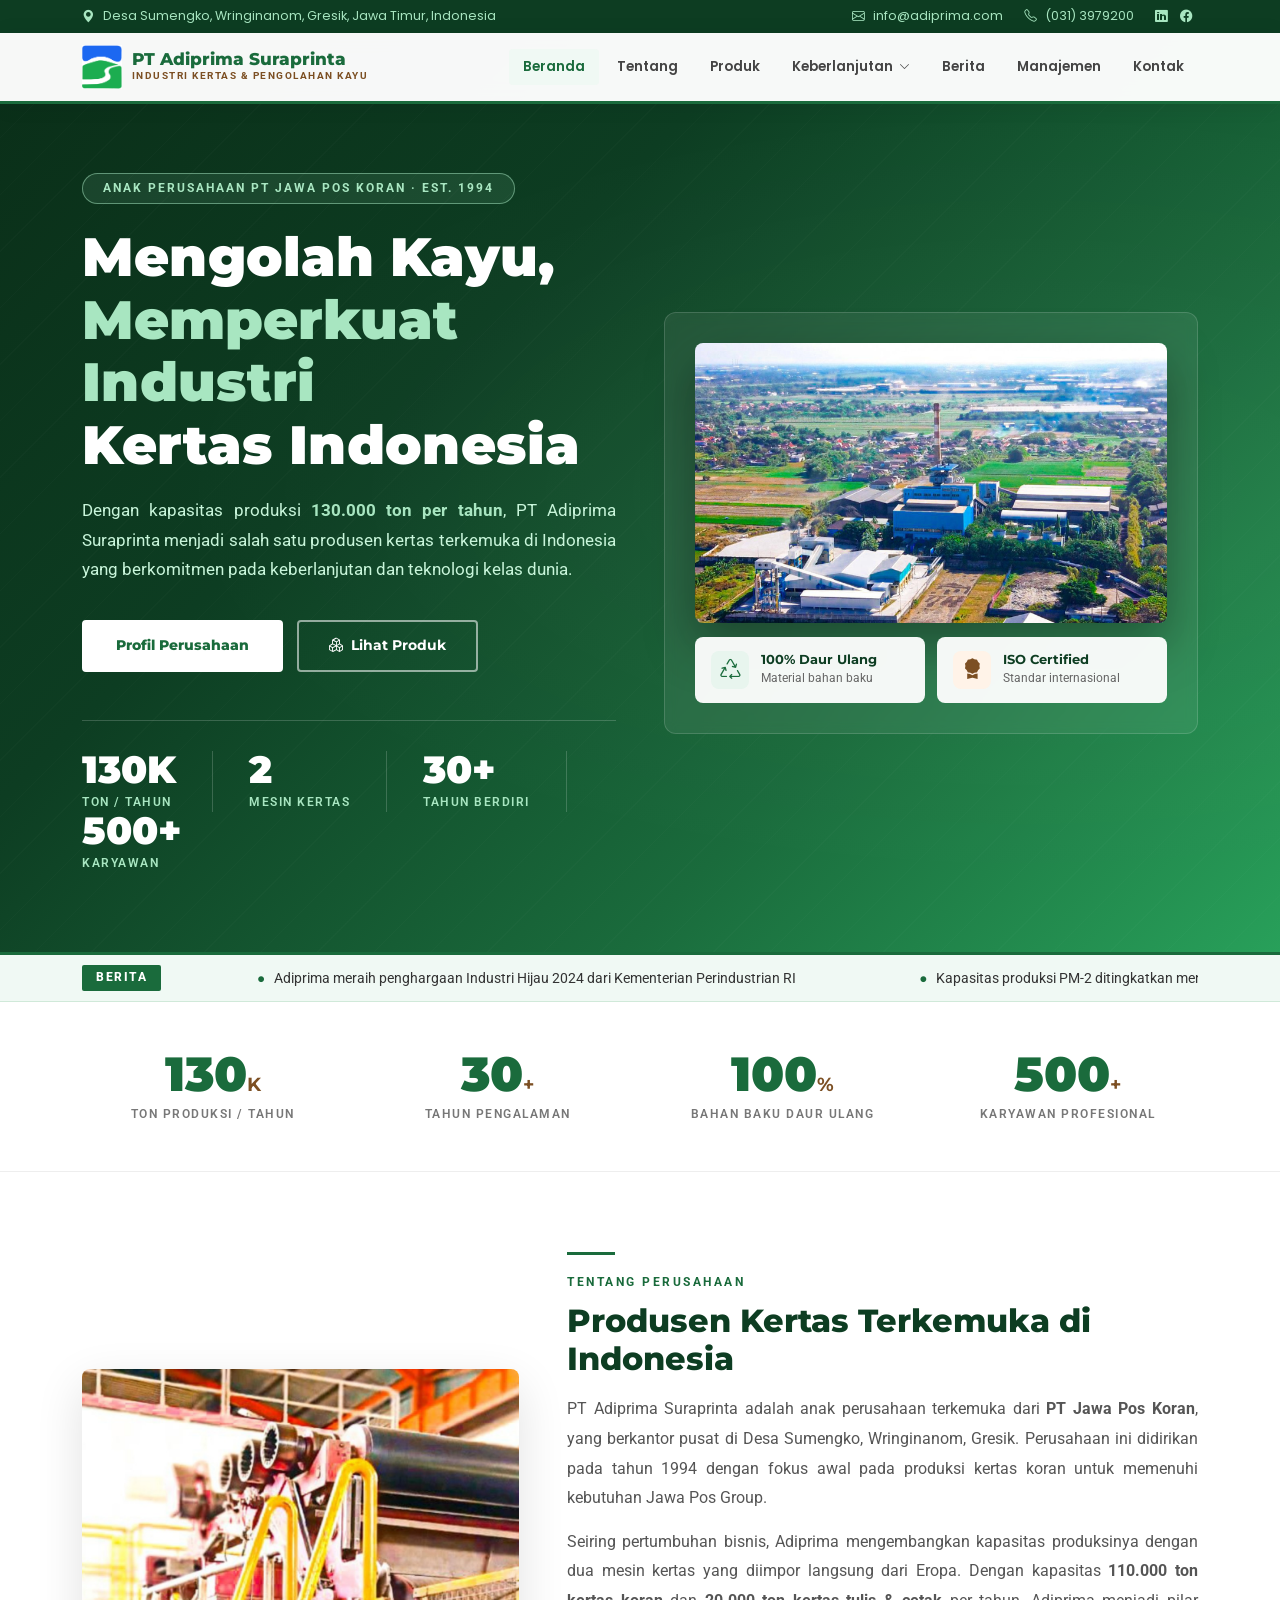
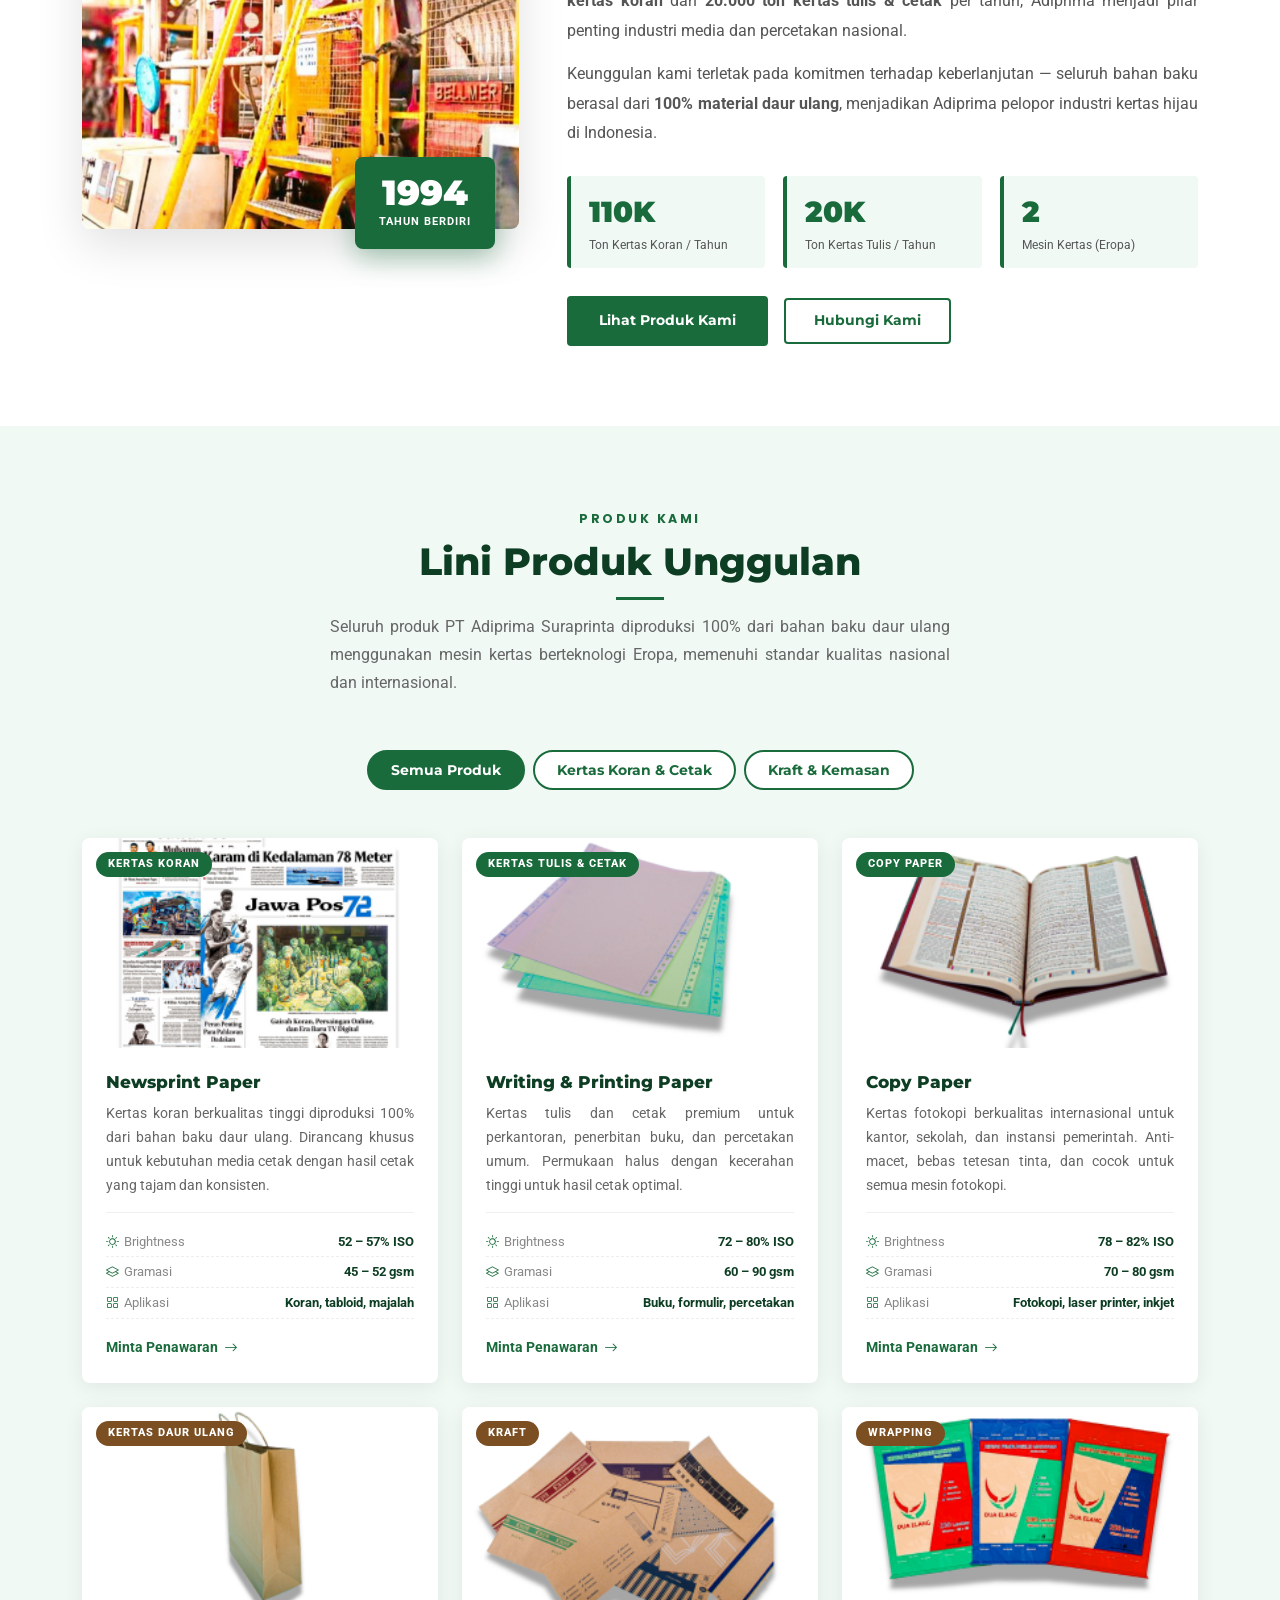
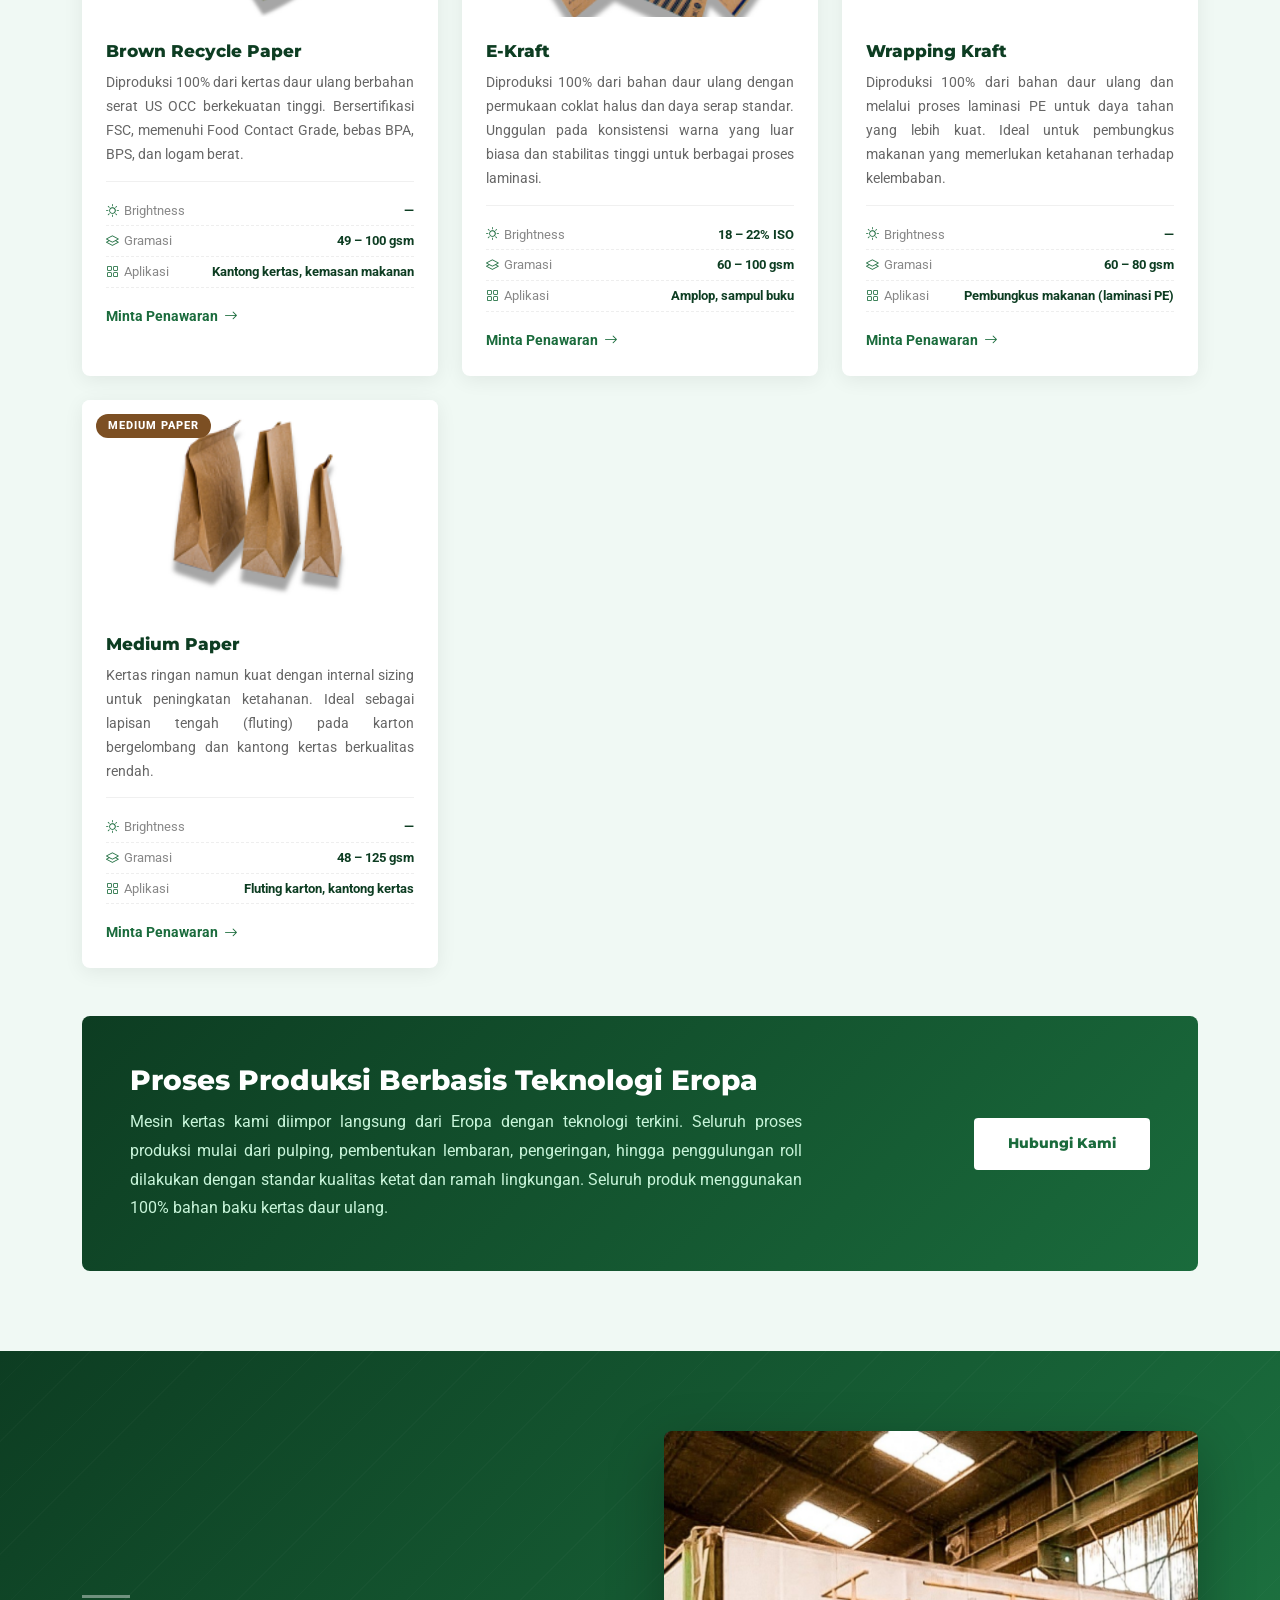
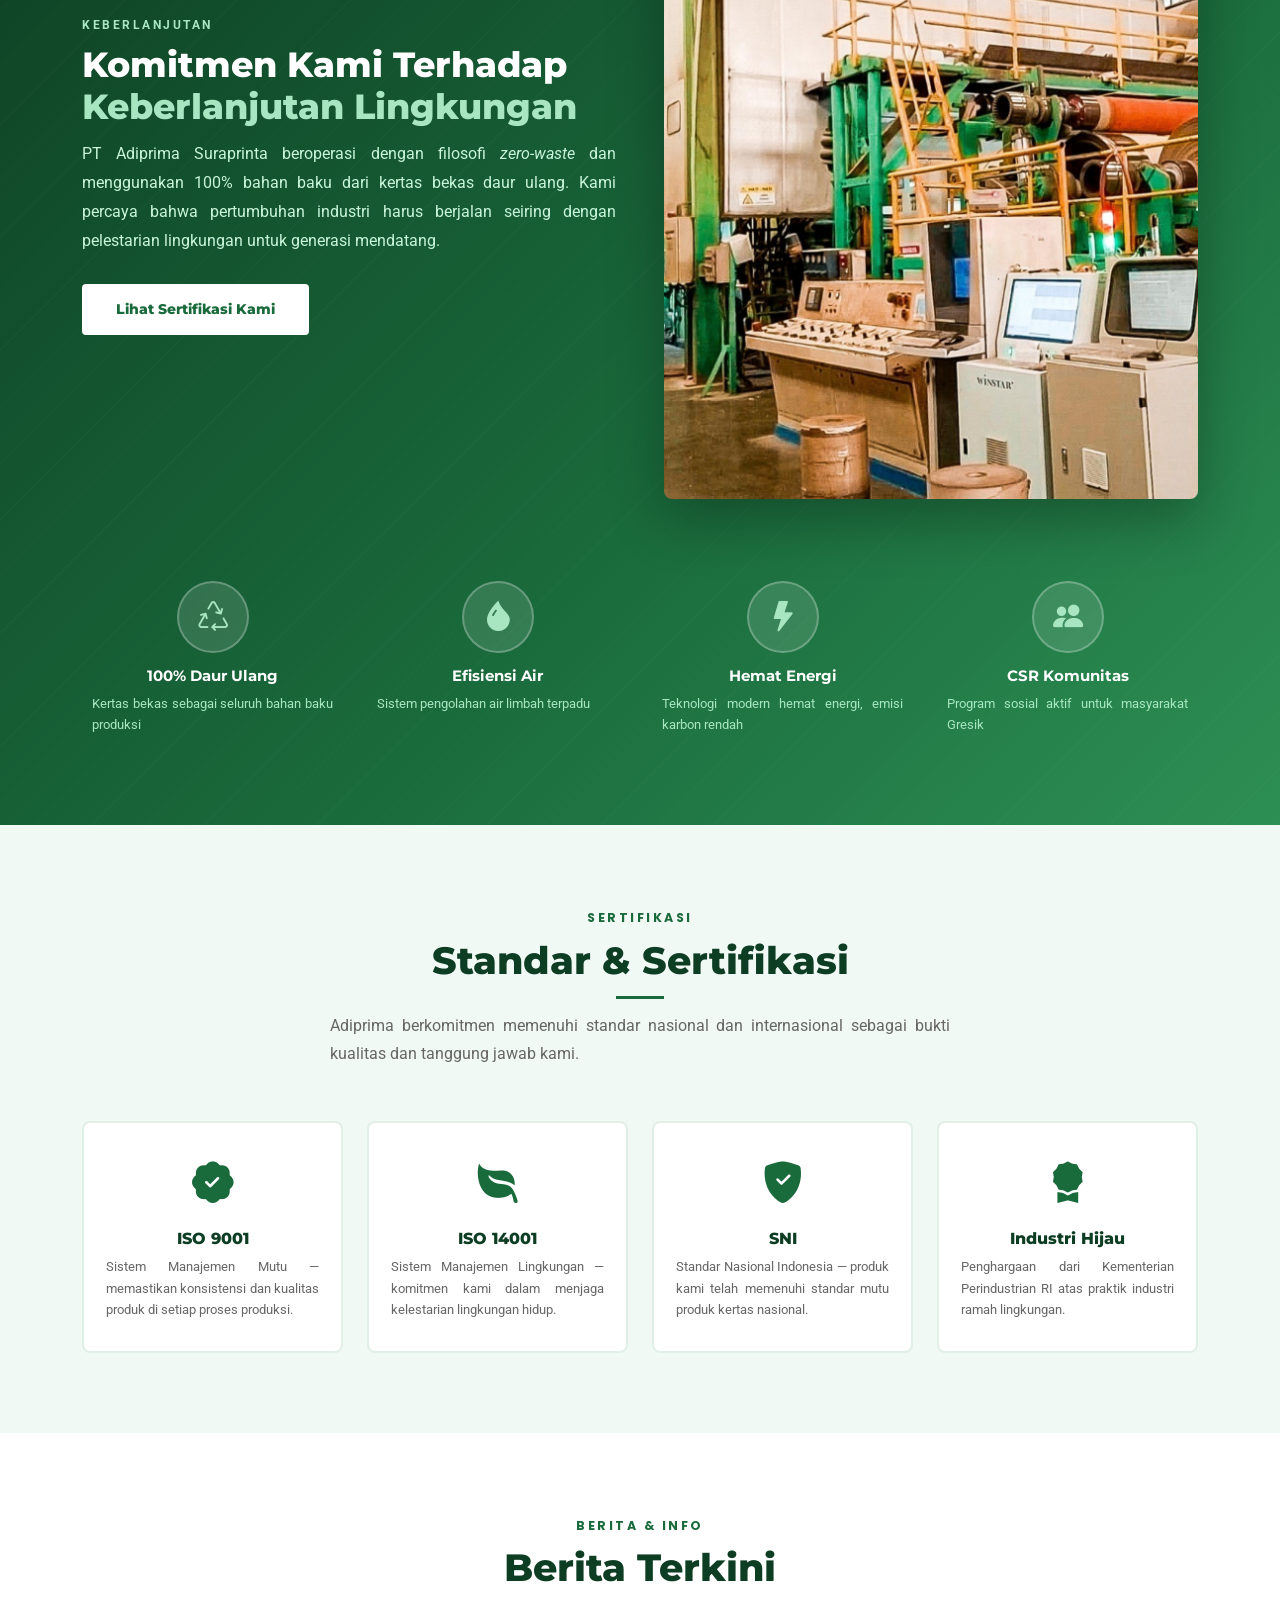
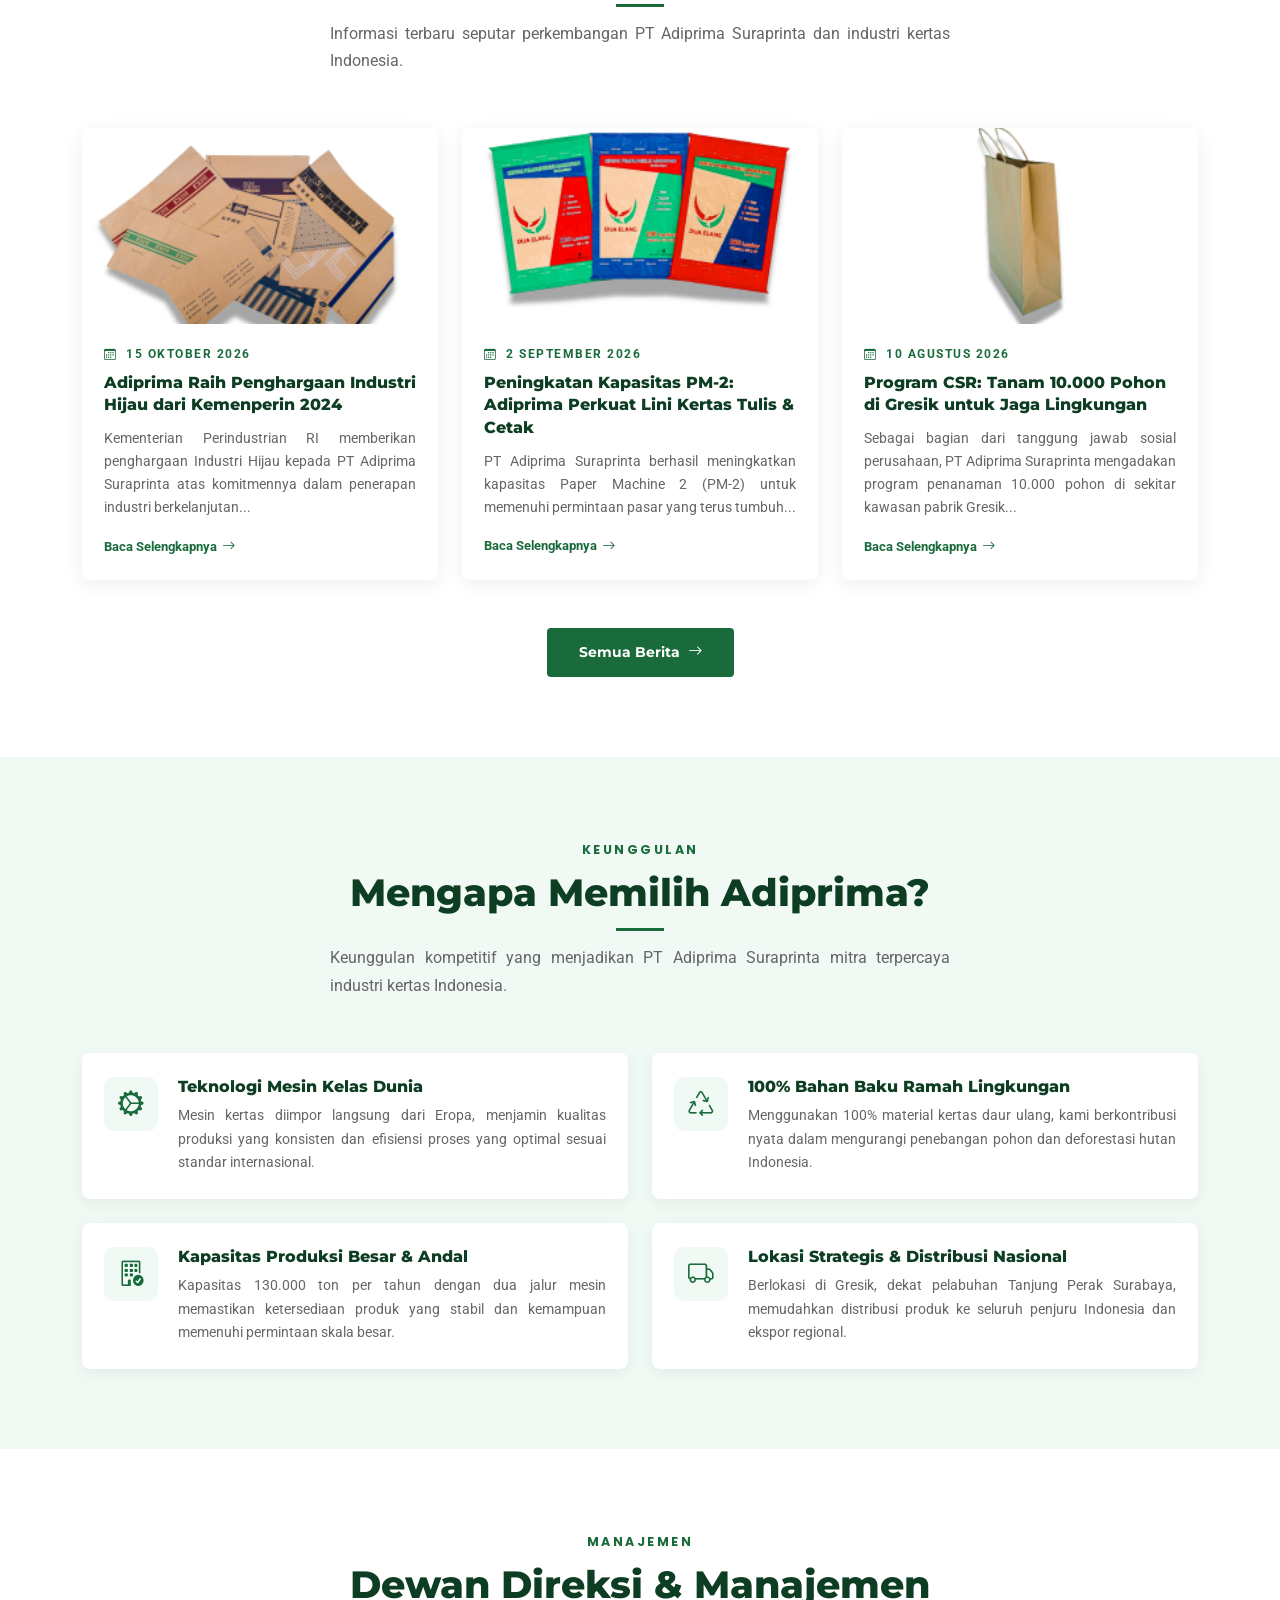
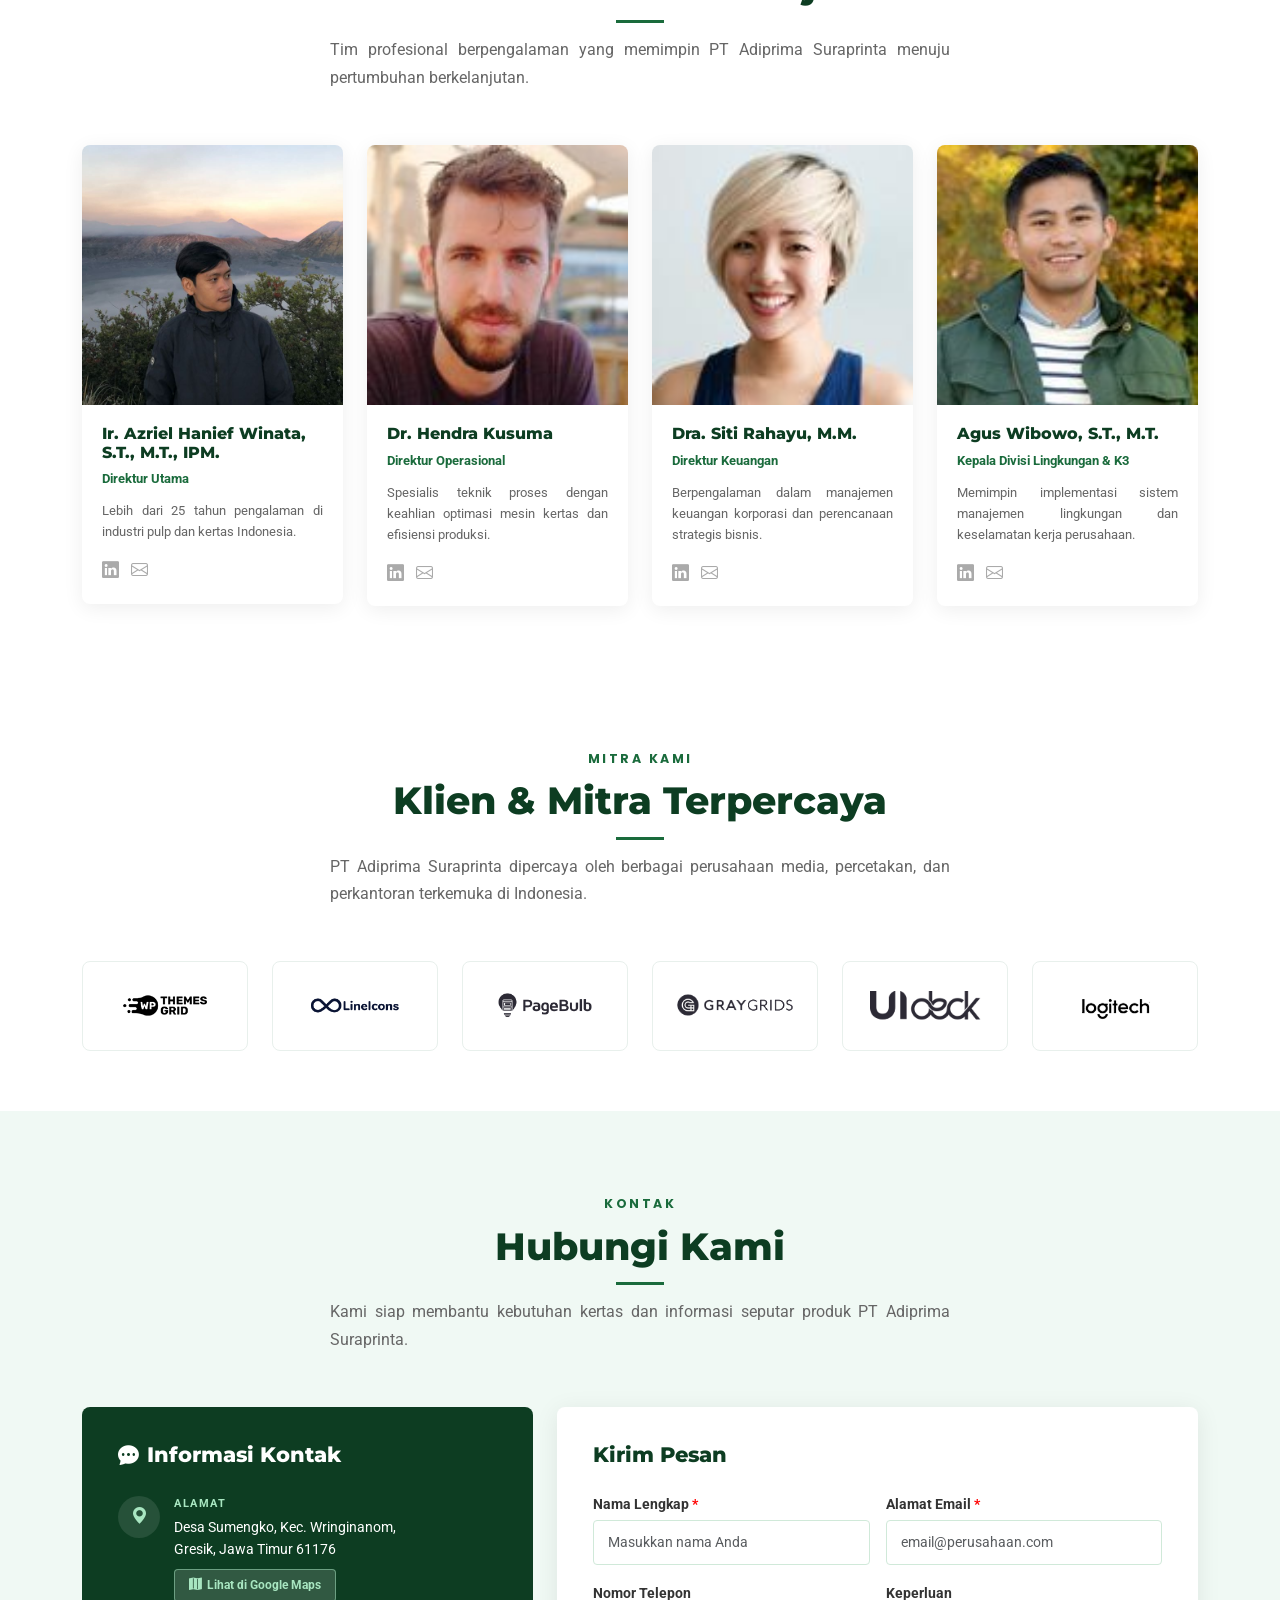
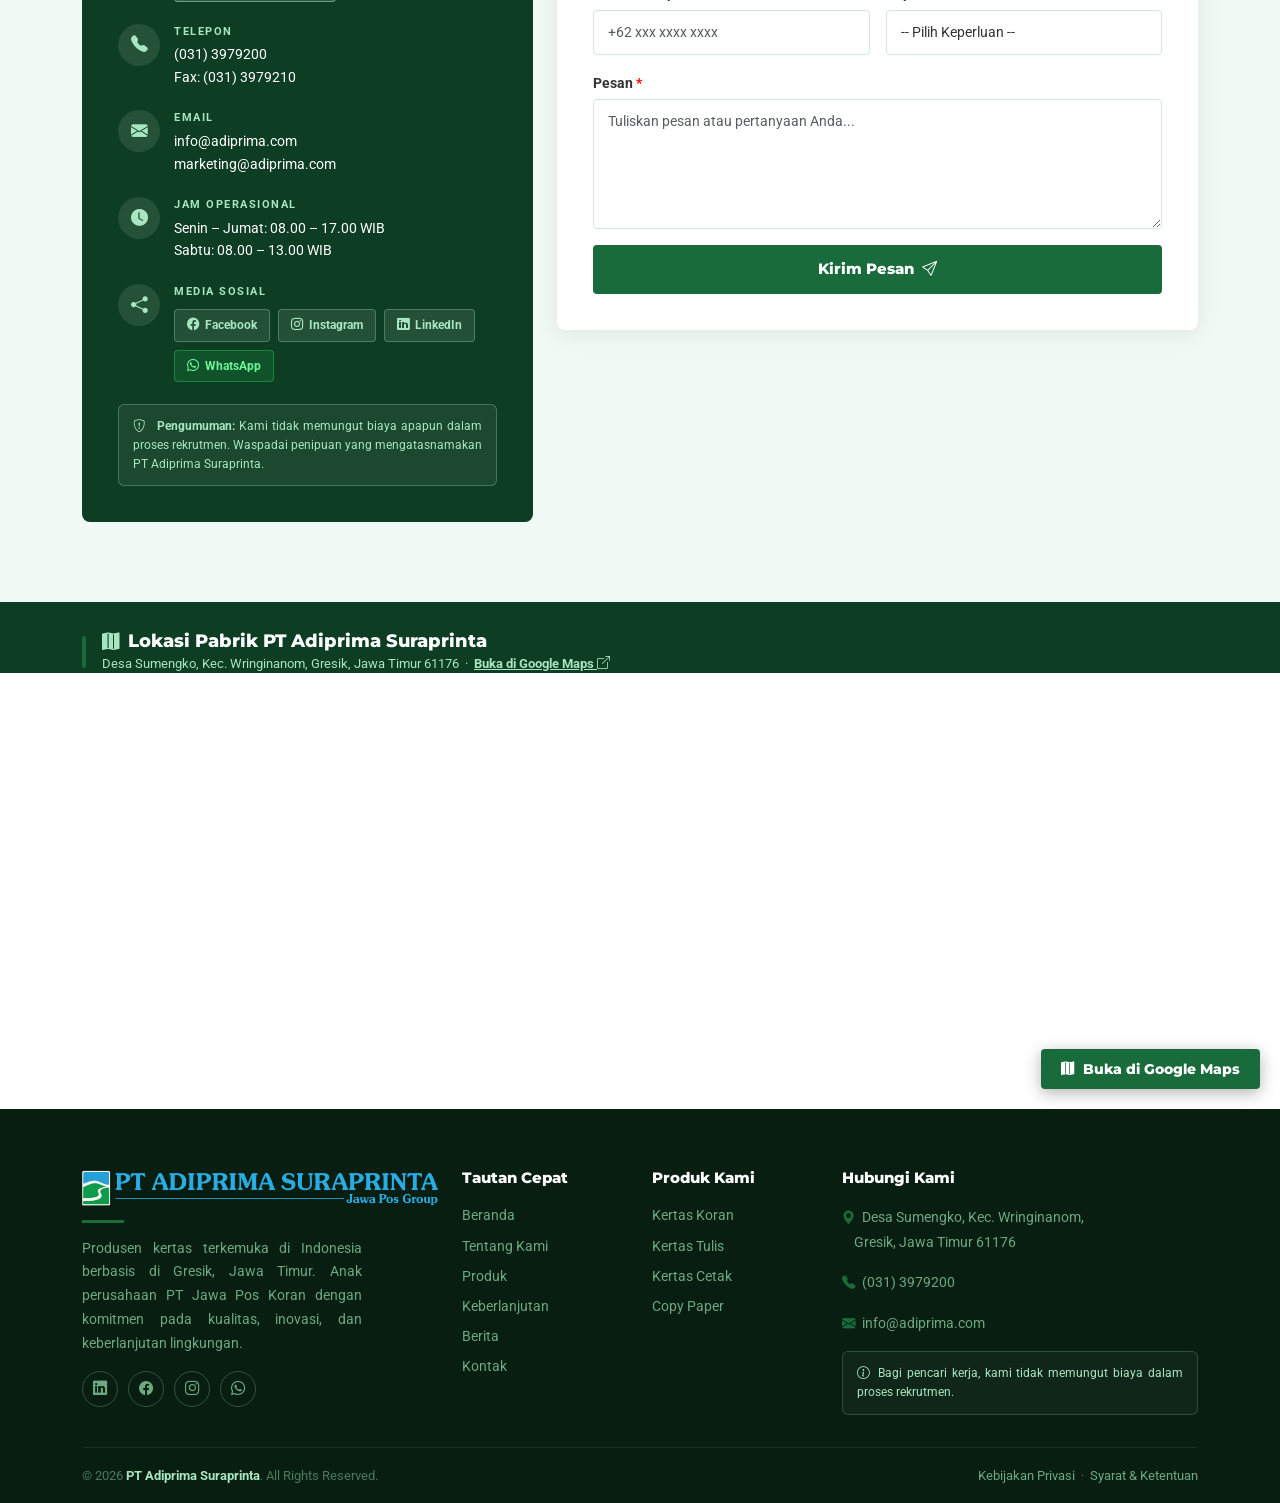
==== commit b78c4274: "Tambah 7 produk lengkap dengan filter kategori dan spesifikasi teknis" ====
--- a/Axis/index.html
+++ b/Axis/index.html
@@ -1051,87 +1051,226 @@
         <div class="sec-head" data-aos="fade-up">
           <span class="sub">Produk Kami</span>
           <h2>Lini Produk Unggulan</h2>
-          <p>Produk kertas berkualitas tinggi yang memenuhi standar industri nasional dan internasional, diproduksi dengan teknologi mesin Eropa terkini.</p>
-        </div>
-
-        <div class="row gy-4">
-          <div class="col-lg-4 col-md-6" data-aos="fade-up" data-aos-delay="100">
+          <p>Seluruh produk PT Adiprima Suraprinta diproduksi 100% dari bahan baku daur ulang menggunakan mesin kertas berteknologi Eropa, memenuhi standar kualitas nasional dan internasional.</p>
+        </div>
+
+        <!-- Filter Tabs -->
+        <div class="d-flex justify-content-center flex-wrap gap-2 mb-5" data-aos="fade-up" data-aos-delay="50">
+          <button class="prod-filter-btn active" onclick="filterProd('all',this)">Semua Produk</button>
+          <button class="prod-filter-btn" onclick="filterProd('kertas',this)">Kertas Koran &amp; Cetak</button>
+          <button class="prod-filter-btn" onclick="filterProd('kraft',this)">Kraft &amp; Kemasan</button>
+        </div>
+
+        <div class="row gy-4" id="prodGrid">
+
+          <!-- 1. Newsprint -->
+          <div class="col-lg-4 col-md-6 prod-item kertas" data-aos="fade-up" data-aos-delay="100">
             <div class="prod-card">
               <div class="prod-card-img">
-                <img src="assets/img/adiprima/product/1.png" alt="Kertas Koran Newsprint">
-                <span class="prod-card-cat">Produk Utama</span>
+                <img src="assets/img/adiprima/product/1.png" alt="Newsprint Paper">
+                <span class="prod-card-cat">Kertas Koran</span>
               </div>
               <div class="prod-card-body">
-                <h3>Kertas Koran (Newsprint)</h3>
-                <p>Kertas koran berkualitas tinggi diproduksi 100% dari bahan baku daur ulang. Kapasitas 110.000 ton/tahun menggunakan mesin Eropa.</p>
-                <ul>
-                  <li>Gramasi: 45 – 52 g/m²</li>
-                  <li>Lebar roll: sesuai permintaan</li>
-                  <li>Putih cerah, opasitas tinggi</li>
-                </ul>
+                <h3>Newsprint Paper</h3>
+                <p>Kertas koran berkualitas tinggi diproduksi 100% dari bahan baku daur ulang. Dirancang khusus untuk kebutuhan media cetak dengan hasil cetak yang tajam dan konsisten.</p>
+                <div class="prod-specs">
+                  <div class="spec-row"><span class="spec-lbl"><i class="bi bi-brightness-high"></i> Brightness</span><span class="spec-val">52 – 57% ISO</span></div>
+                  <div class="spec-row"><span class="spec-lbl"><i class="bi bi-layers"></i> Gramasi</span><span class="spec-val">45 – 52 gsm</span></div>
+                  <div class="spec-row"><span class="spec-lbl"><i class="bi bi-grid"></i> Aplikasi</span><span class="spec-val">Koran, tabloid, majalah</span></div>
+                </div>
                 <a href="#contact" class="prod-link">Minta Penawaran <i class="bi bi-arrow-right"></i></a>
               </div>
             </div>
           </div>
 
-          <div class="col-lg-4 col-md-6" data-aos="fade-up" data-aos-delay="200">
+          <!-- 2. Writing & Printing Paper -->
+          <div class="col-lg-4 col-md-6 prod-item kertas" data-aos="fade-up" data-aos-delay="150">
             <div class="prod-card">
               <div class="prod-card-img">
-                <img src="assets/img/adiprima/product/2.png" alt="Kertas Tulis dan Cetak">
+                <img src="assets/img/adiprima/product/2.png" alt="Writing & Printing Paper">
                 <span class="prod-card-cat">Kertas Tulis &amp; Cetak</span>
               </div>
               <div class="prod-card-body">
-                <h3>Kertas Tulis &amp; Cetak</h3>
-                <p>Kertas premium untuk keperluan perkantoran, penerbitan, dan percetakan umum. Kapasitas 20.000 ton/tahun.</p>
-                <ul>
-                  <li>Gramasi: 60 – 90 g/m²</li>
-                  <li>Tersedia ukuran A4, A3, folio</li>
-                  <li>Permukaan halus, cocok cetak offset</li>
-                </ul>
+                <h3>Writing &amp; Printing Paper</h3>
+                <p>Kertas tulis dan cetak premium untuk perkantoran, penerbitan buku, dan percetakan umum. Permukaan halus dengan kecerahan tinggi untuk hasil cetak optimal.</p>
+                <div class="prod-specs">
+                  <div class="spec-row"><span class="spec-lbl"><i class="bi bi-brightness-high"></i> Brightness</span><span class="spec-val">72 – 80% ISO</span></div>
+                  <div class="spec-row"><span class="spec-lbl"><i class="bi bi-layers"></i> Gramasi</span><span class="spec-val">60 – 90 gsm</span></div>
+                  <div class="spec-row"><span class="spec-lbl"><i class="bi bi-grid"></i> Aplikasi</span><span class="spec-val">Buku, formulir, percetakan</span></div>
+                </div>
                 <a href="#contact" class="prod-link">Minta Penawaran <i class="bi bi-arrow-right"></i></a>
               </div>
             </div>
           </div>
 
-          <div class="col-lg-4 col-md-6" data-aos="fade-up" data-aos-delay="300">
+          <!-- 3. Copy Paper -->
+          <div class="col-lg-4 col-md-6 prod-item kertas" data-aos="fade-up" data-aos-delay="200">
             <div class="prod-card">
               <div class="prod-card-img">
-                <img src="assets/img/adiprima/product/3.png" alt="Copy Paper Kertas Fotokopi">
+                <img src="assets/img/adiprima/product/3.png" alt="Copy Paper">
                 <span class="prod-card-cat">Copy Paper</span>
               </div>
               <div class="prod-card-body">
-                <h3>Copy Paper / Kertas Fotokopi</h3>
-                <p>Kertas fotokopi dengan standar kualitas internasional untuk kantor, sekolah, dan instansi pemerintah.</p>
-                <ul>
-                  <li>Gramasi: 70 – 80 g/m²</li>
-                  <li>Bebas tetesan tinta</li>
-                  <li>Anti-macet pada mesin fotokopi</li>
-                </ul>
+                <h3>Copy Paper</h3>
+                <p>Kertas fotokopi berkualitas internasional untuk kantor, sekolah, dan instansi pemerintah. Anti-macet, bebas tetesan tinta, dan cocok untuk semua mesin fotokopi.</p>
+                <div class="prod-specs">
+                  <div class="spec-row"><span class="spec-lbl"><i class="bi bi-brightness-high"></i> Brightness</span><span class="spec-val">78 – 82% ISO</span></div>
+                  <div class="spec-row"><span class="spec-lbl"><i class="bi bi-layers"></i> Gramasi</span><span class="spec-val">70 – 80 gsm</span></div>
+                  <div class="spec-row"><span class="spec-lbl"><i class="bi bi-grid"></i> Aplikasi</span><span class="spec-val">Fotokopi, laser printer, inkjet</span></div>
+                </div>
                 <a href="#contact" class="prod-link">Minta Penawaran <i class="bi bi-arrow-right"></i></a>
               </div>
             </div>
           </div>
-        </div>
+
+          <!-- 4. Brown Recycle Paper -->
+          <div class="col-lg-4 col-md-6 prod-item kraft" data-aos="fade-up" data-aos-delay="100">
+            <div class="prod-card">
+              <div class="prod-card-img">
+                <img src="assets/img/adiprima/product/6.png" alt="Brown Recycle Paper">
+                <span class="prod-card-cat" style="background:var(--brown);">Kertas Daur Ulang</span>
+              </div>
+              <div class="prod-card-body">
+                <h3>Brown Recycle Paper</h3>
+                <p>Diproduksi 100% dari kertas daur ulang berbahan serat US OCC berkekuatan tinggi. Bersertifikasi FSC, memenuhi Food Contact Grade, bebas BPA, BPS, dan logam berat.</p>
+                <div class="prod-specs">
+                  <div class="spec-row"><span class="spec-lbl"><i class="bi bi-brightness-high"></i> Brightness</span><span class="spec-val">—</span></div>
+                  <div class="spec-row"><span class="spec-lbl"><i class="bi bi-layers"></i> Gramasi</span><span class="spec-val">49 – 100 gsm</span></div>
+                  <div class="spec-row"><span class="spec-lbl"><i class="bi bi-grid"></i> Aplikasi</span><span class="spec-val">Kantong kertas, kemasan makanan</span></div>
+                </div>
+                <a href="#contact" class="prod-link">Minta Penawaran <i class="bi bi-arrow-right"></i></a>
+              </div>
+            </div>
+          </div>
+
+          <!-- 5. E-Kraft -->
+          <div class="col-lg-4 col-md-6 prod-item kraft" data-aos="fade-up" data-aos-delay="150">
+            <div class="prod-card">
+              <div class="prod-card-img">
+                <img src="assets/img/adiprima/product/4.png" alt="E-Kraft Paper">
+                <span class="prod-card-cat" style="background:var(--brown);">Kraft</span>
+              </div>
+              <div class="prod-card-body">
+                <h3>E-Kraft</h3>
+                <p>Diproduksi 100% dari bahan daur ulang dengan permukaan coklat halus dan daya serap standar. Unggulan pada konsistensi warna yang luar biasa dan stabilitas tinggi untuk berbagai proses laminasi.</p>
+                <div class="prod-specs">
+                  <div class="spec-row"><span class="spec-lbl"><i class="bi bi-brightness-high"></i> Brightness</span><span class="spec-val">18 – 22% ISO</span></div>
+                  <div class="spec-row"><span class="spec-lbl"><i class="bi bi-layers"></i> Gramasi</span><span class="spec-val">60 – 100 gsm</span></div>
+                  <div class="spec-row"><span class="spec-lbl"><i class="bi bi-grid"></i> Aplikasi</span><span class="spec-val">Amplop, sampul buku</span></div>
+                </div>
+                <a href="#contact" class="prod-link">Minta Penawaran <i class="bi bi-arrow-right"></i></a>
+              </div>
+            </div>
+          </div>
+
+          <!-- 6. Wrapping Kraft -->
+          <div class="col-lg-4 col-md-6 prod-item kraft" data-aos="fade-up" data-aos-delay="200">
+            <div class="prod-card">
+              <div class="prod-card-img">
+                <img src="assets/img/adiprima/product/5.png" alt="Wrapping Kraft">
+                <span class="prod-card-cat" style="background:var(--brown);">Wrapping</span>
+              </div>
+              <div class="prod-card-body">
+                <h3>Wrapping Kraft</h3>
+                <p>Diproduksi 100% dari bahan daur ulang dan melalui proses laminasi PE untuk daya tahan yang lebih kuat. Ideal untuk pembungkus makanan yang memerlukan ketahanan terhadap kelembaban.</p>
+                <div class="prod-specs">
+                  <div class="spec-row"><span class="spec-lbl"><i class="bi bi-brightness-high"></i> Brightness</span><span class="spec-val">—</span></div>
+                  <div class="spec-row"><span class="spec-lbl"><i class="bi bi-layers"></i> Gramasi</span><span class="spec-val">60 – 80 gsm</span></div>
+                  <div class="spec-row"><span class="spec-lbl"><i class="bi bi-grid"></i> Aplikasi</span><span class="spec-val">Pembungkus makanan (laminasi PE)</span></div>
+                </div>
+                <a href="#contact" class="prod-link">Minta Penawaran <i class="bi bi-arrow-right"></i></a>
+              </div>
+            </div>
+          </div>
+
+          <!-- 7. Medium Paper -->
+          <div class="col-lg-4 col-md-6 prod-item kraft" data-aos="fade-up" data-aos-delay="250">
+            <div class="prod-card">
+              <div class="prod-card-img">
+                <img src="assets/img/adiprima/product/7.png" alt="Medium Paper">
+                <span class="prod-card-cat" style="background:var(--brown);">Medium Paper</span>
+              </div>
+              <div class="prod-card-body">
+                <h3>Medium Paper</h3>
+                <p>Kertas ringan namun kuat dengan internal sizing untuk peningkatan ketahanan. Ideal sebagai lapisan tengah (fluting) pada karton bergelombang dan kantong kertas berkualitas rendah.</p>
+                <div class="prod-specs">
+                  <div class="spec-row"><span class="spec-lbl"><i class="bi bi-brightness-high"></i> Brightness</span><span class="spec-val">—</span></div>
+                  <div class="spec-row"><span class="spec-lbl"><i class="bi bi-layers"></i> Gramasi</span><span class="spec-val">48 – 125 gsm</span></div>
+                  <div class="spec-row"><span class="spec-lbl"><i class="bi bi-grid"></i> Aplikasi</span><span class="spec-val">Fluting karton, kantong kertas</span></div>
+                </div>
+                <a href="#contact" class="prod-link">Minta Penawaran <i class="bi bi-arrow-right"></i></a>
+              </div>
+            </div>
+          </div>
+
+        </div><!-- end prodGrid -->
 
         <!-- Process banner -->
         <div class="mt-5 p-4 p-lg-5 rounded-3" style="background:linear-gradient(135deg,var(--green-dark),var(--green));color:#fff;" data-aos="fade-up" data-aos-delay="200">
           <div class="row align-items-center">
             <div class="col-lg-8">
               <h3 style="color:#fff;font-weight:800;margin-bottom:10px;">Proses Produksi Berbasis Teknologi Eropa</h3>
-              <p style="color:#c8f5da;margin:0;line-height:1.8;">
+              <p style="color:#c8f5da;margin:0;line-height:1.8;text-align:justify;">
                 Mesin kertas kami diimpor langsung dari Eropa dengan teknologi terkini. Seluruh proses produksi mulai dari
                 pulping, pembentukan lembaran, pengeringan, hingga penggulungan roll dilakukan dengan standar kualitas ketat
-                dan ramah lingkungan.
+                dan ramah lingkungan. Seluruh produk menggunakan 100% bahan baku kertas daur ulang.
               </p>
             </div>
             <div class="col-lg-4 text-lg-end mt-3 mt-lg-0">
-              <a href="#contact" class="btn-hero-solid">Kunjungi Pabrik Kami</a>
+              <a href="#contact" class="btn-hero-solid">Hubungi Kami</a>
             </div>
           </div>
         </div>
 
       </div>
     </section>
+
+    <style>
+    /* ---- Product Filter Buttons ---- */
+    .prod-filter-btn {
+      background: #fff; color: var(--green);
+      border: 2px solid var(--green);
+      padding: 8px 22px; border-radius: 30px;
+      font-family: 'Montserrat', sans-serif;
+      font-size: 0.85rem; font-weight: 700;
+      cursor: pointer; transition: .3s;
+    }
+    .prod-filter-btn:hover,
+    .prod-filter-btn.active {
+      background: var(--green); color: #fff;
+    }
+
+    /* ---- Product Spec rows ---- */
+    .prod-specs { margin: 14px 0 16px; border-top: 1px solid #f0f0f0; padding-top: 14px; }
+    .spec-row {
+      display: flex; justify-content: space-between;
+      align-items: center; padding: 5px 0;
+      border-bottom: 1px dashed #eee; font-size: 0.82rem;
+    }
+    .spec-lbl { color: #888; display: flex; align-items: center; gap: 5px; }
+    .spec-lbl .bi { color: var(--green); font-size: 0.8rem; }
+    .spec-val { color: var(--green-dark); font-weight: 700; }
+
+    /* Hidden items */
+    .prod-item.hidden { display: none !important; }
+    </style>
+
+    <script>
+    function filterProd(cat, btn) {
+      // Update active button
+      document.querySelectorAll('.prod-filter-btn').forEach(function(b){ b.classList.remove('active'); });
+      btn.classList.add('active');
+
+      // Show/hide items
+      document.querySelectorAll('.prod-item').forEach(function(item) {
+        if (cat === 'all' || item.classList.contains(cat)) {
+          item.classList.remove('hidden');
+        } else {
+          item.classList.add('hidden');
+        }
+      });
+    }
+    </script>
 
     <!-- ============================================================
          SUSTAINABILITY SECTION
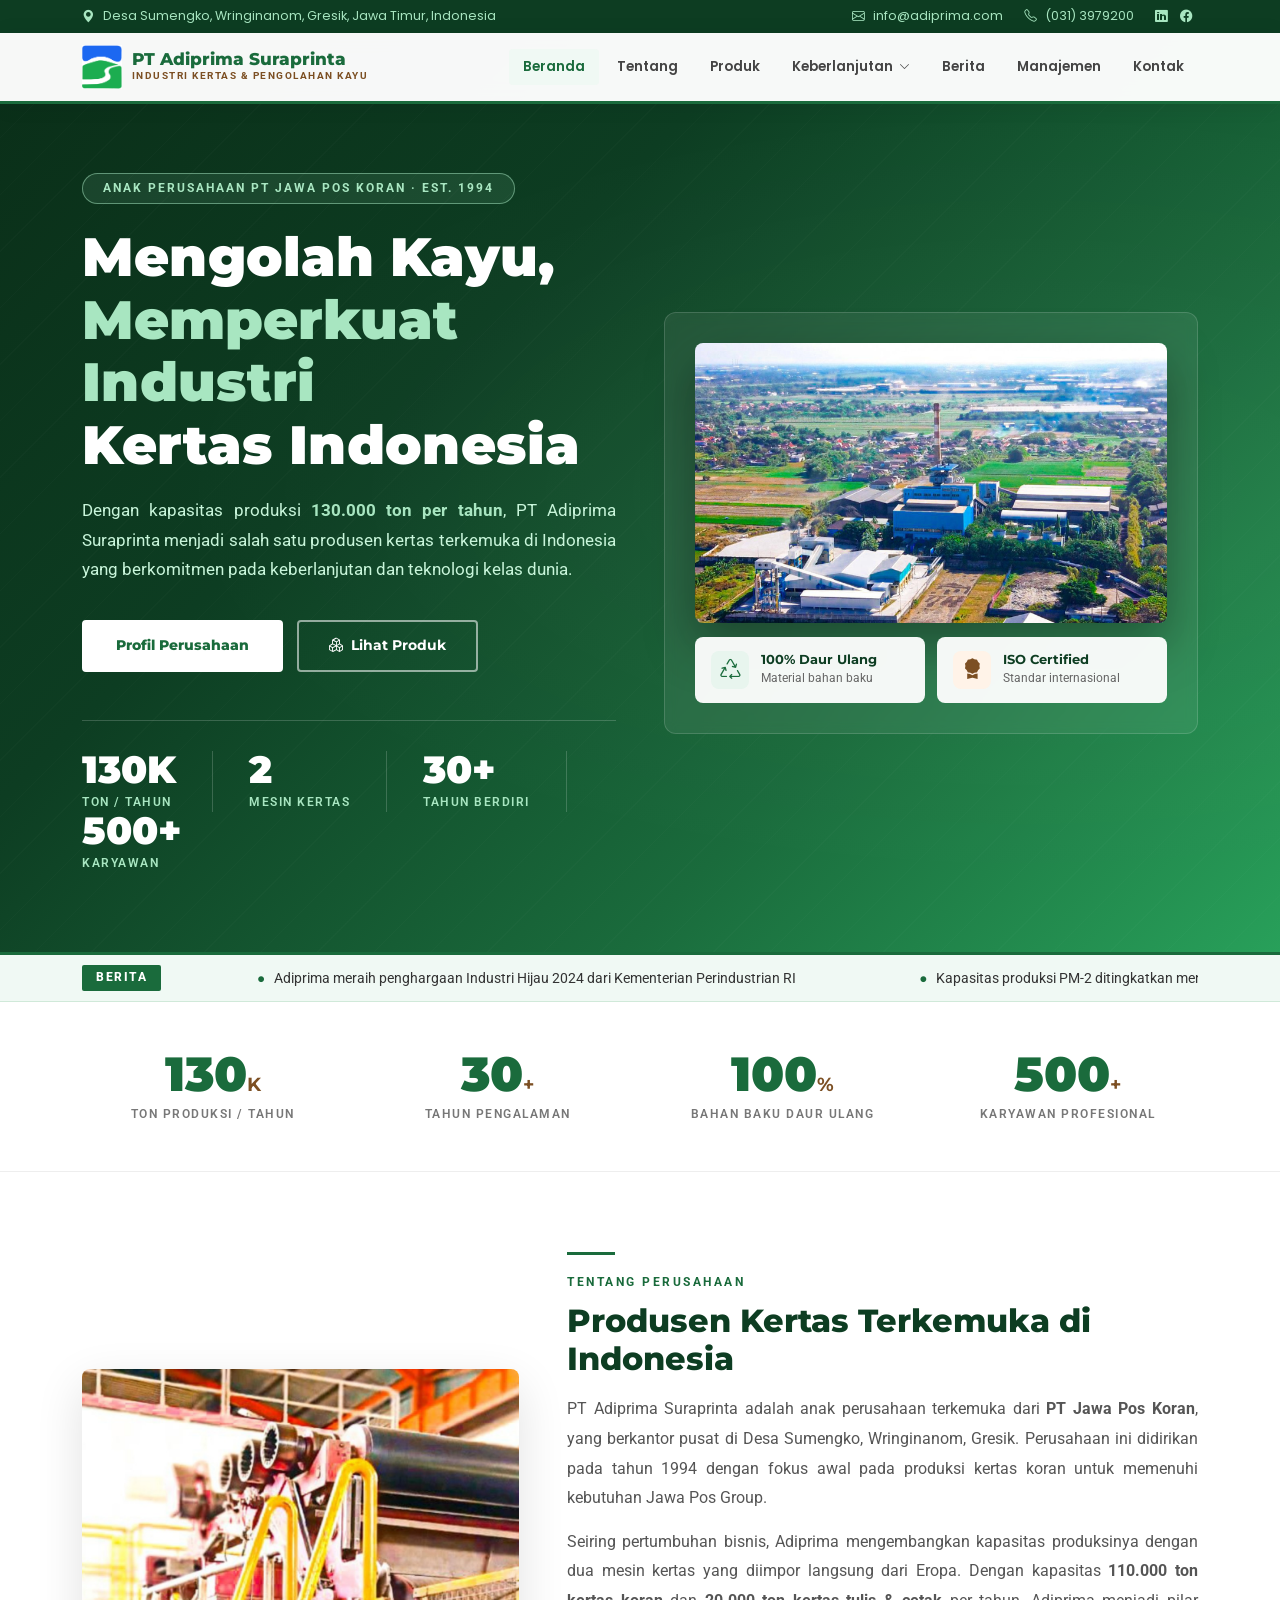
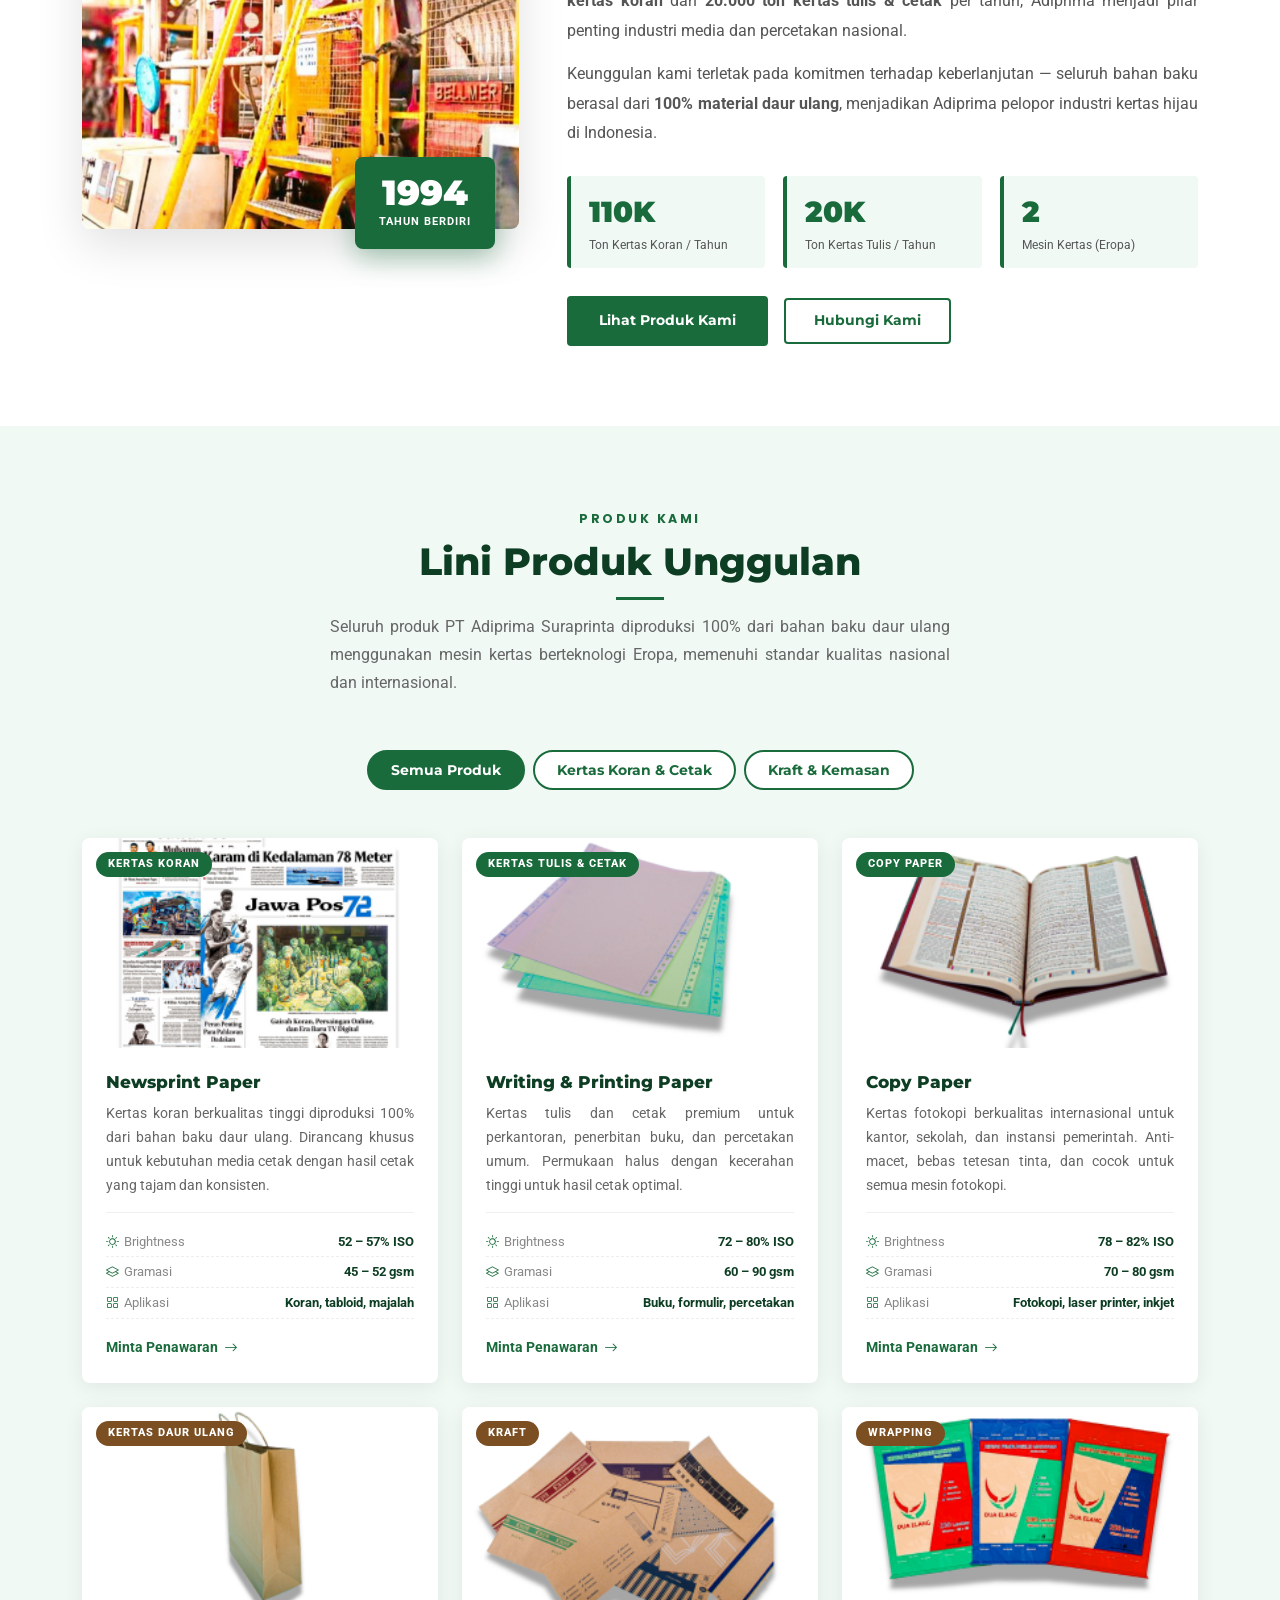
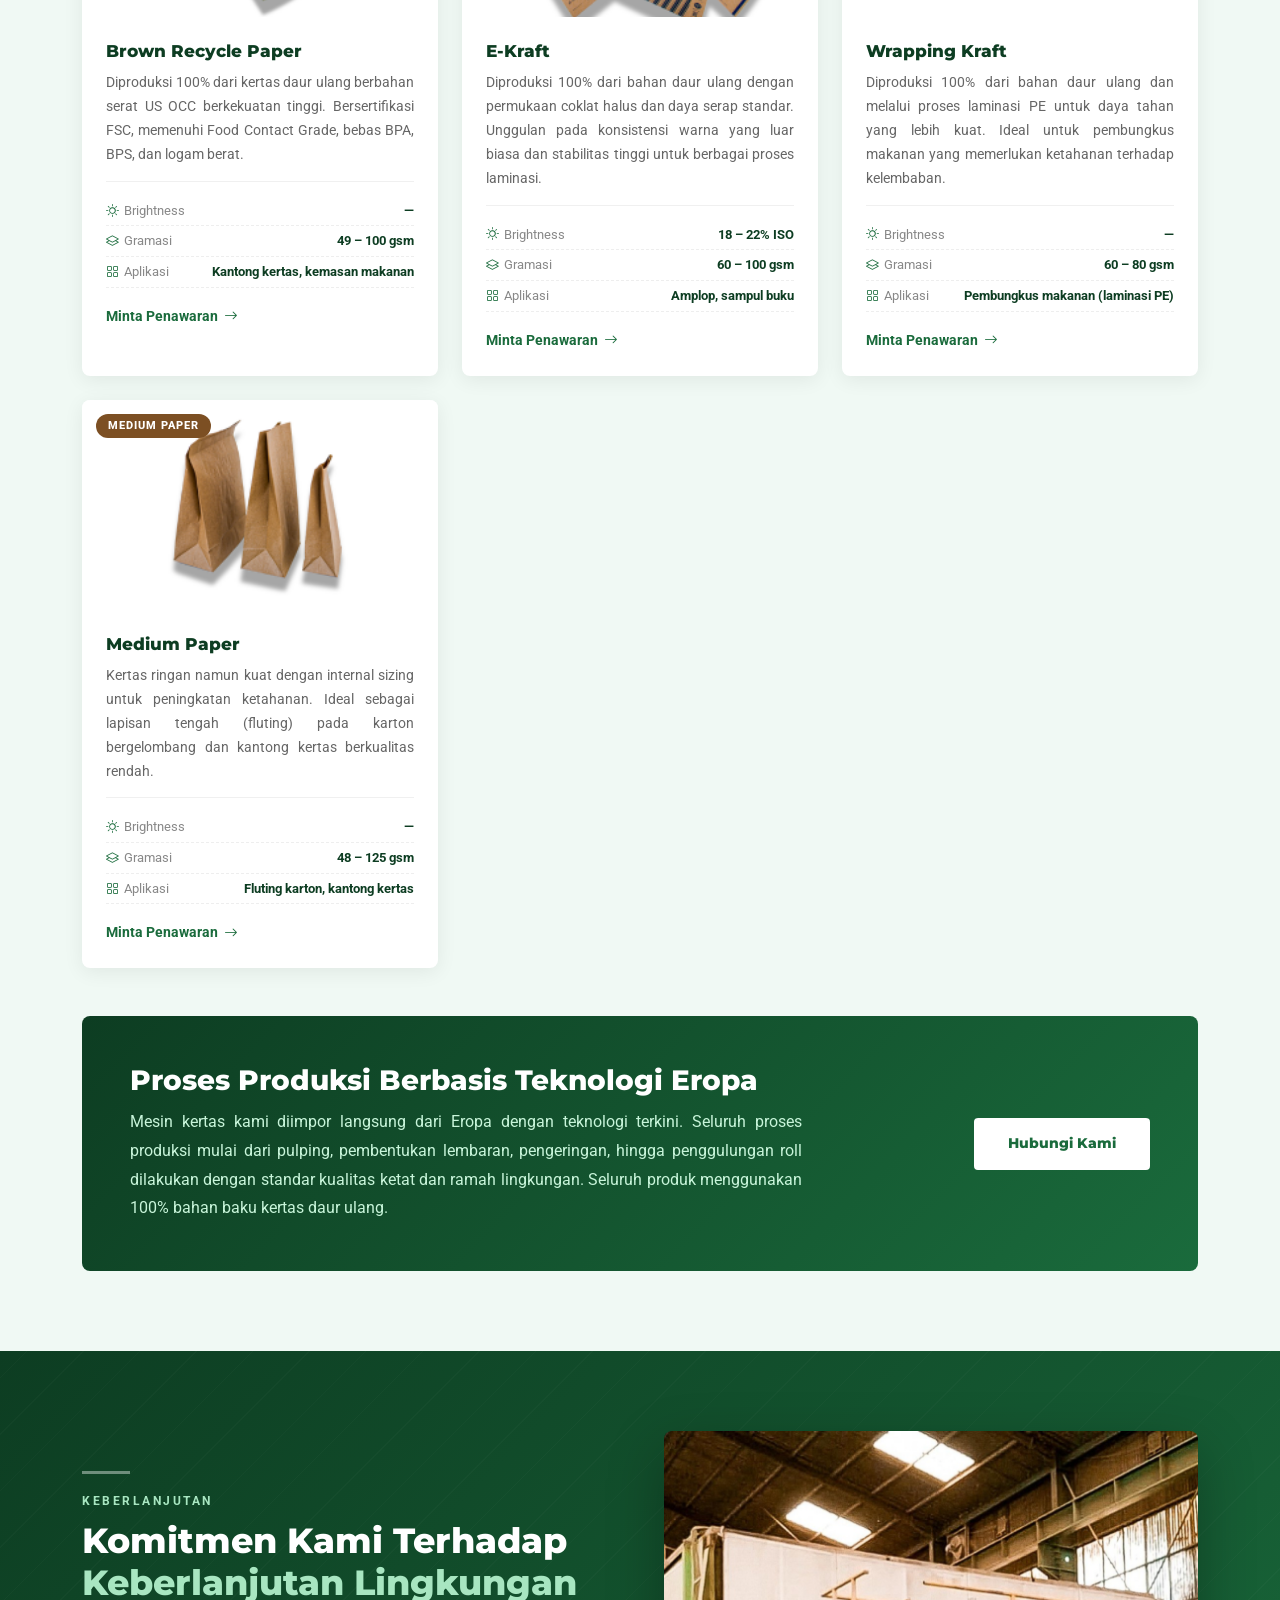
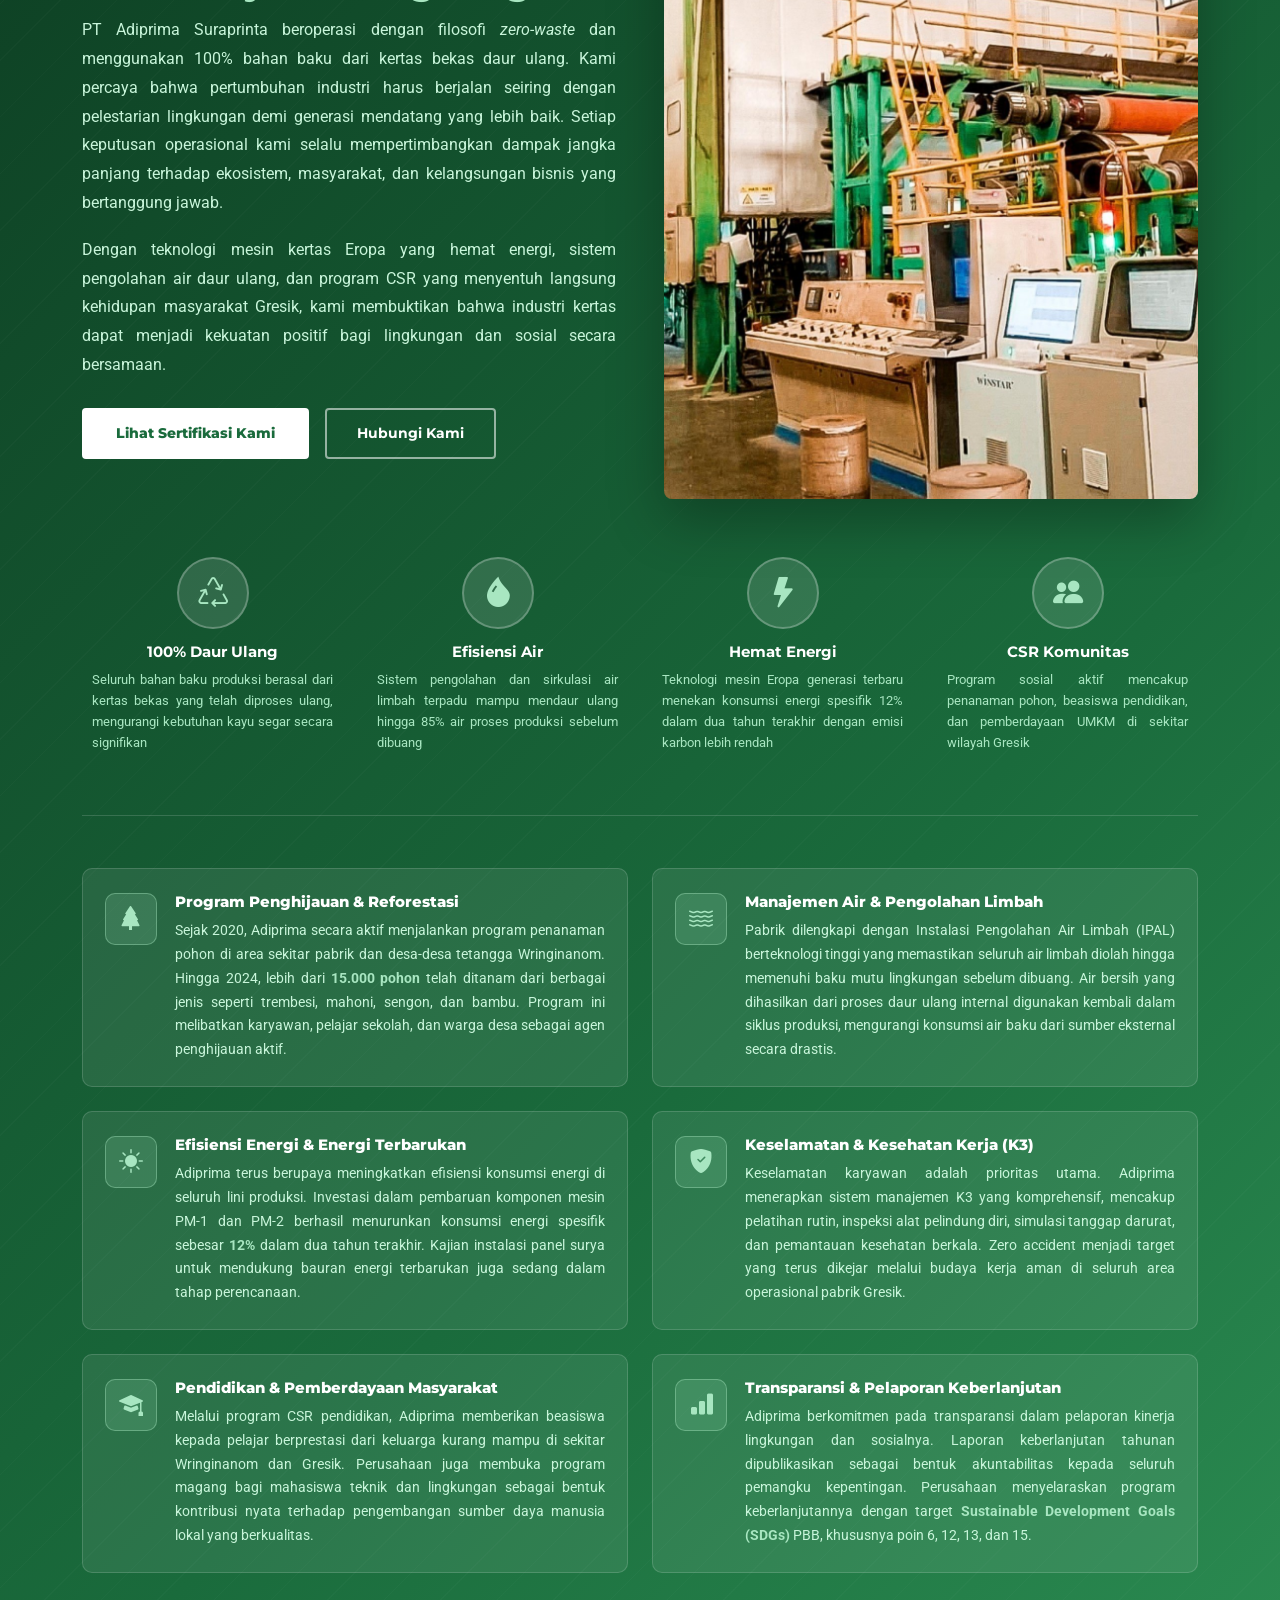
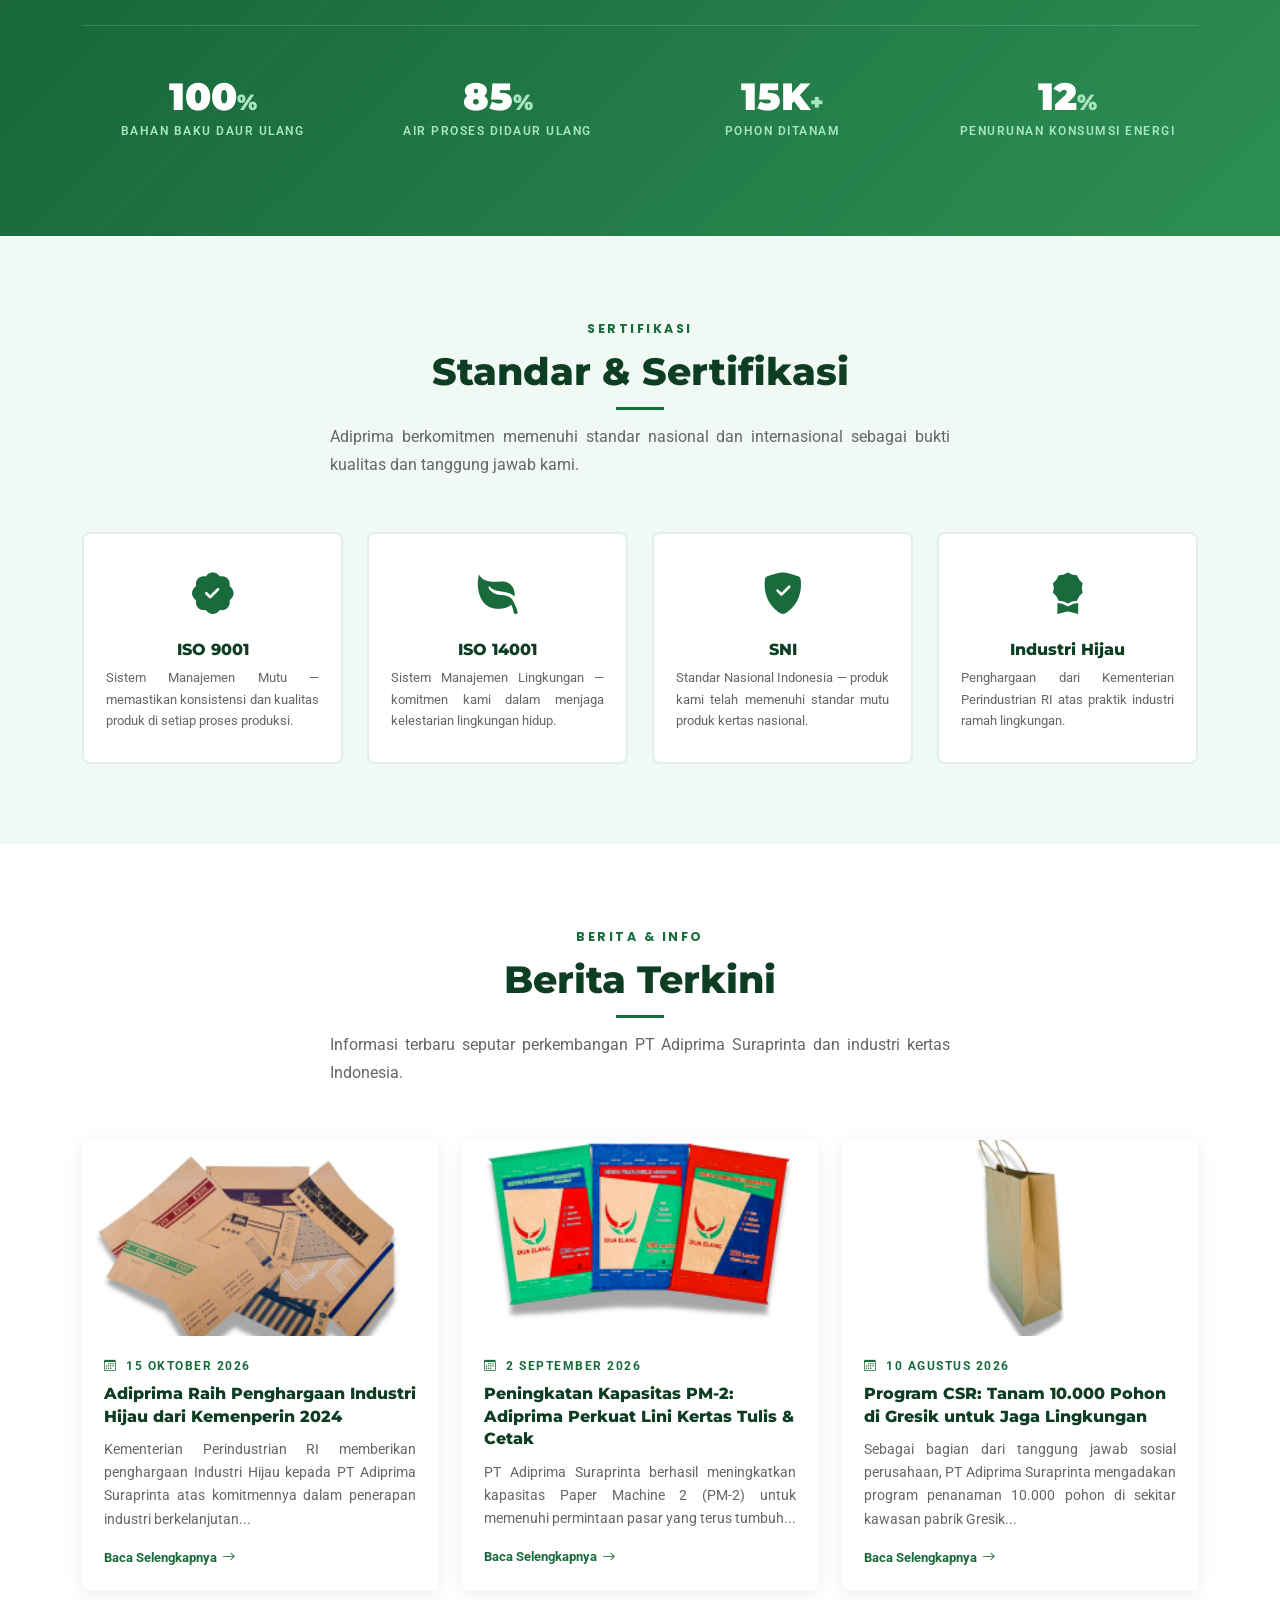
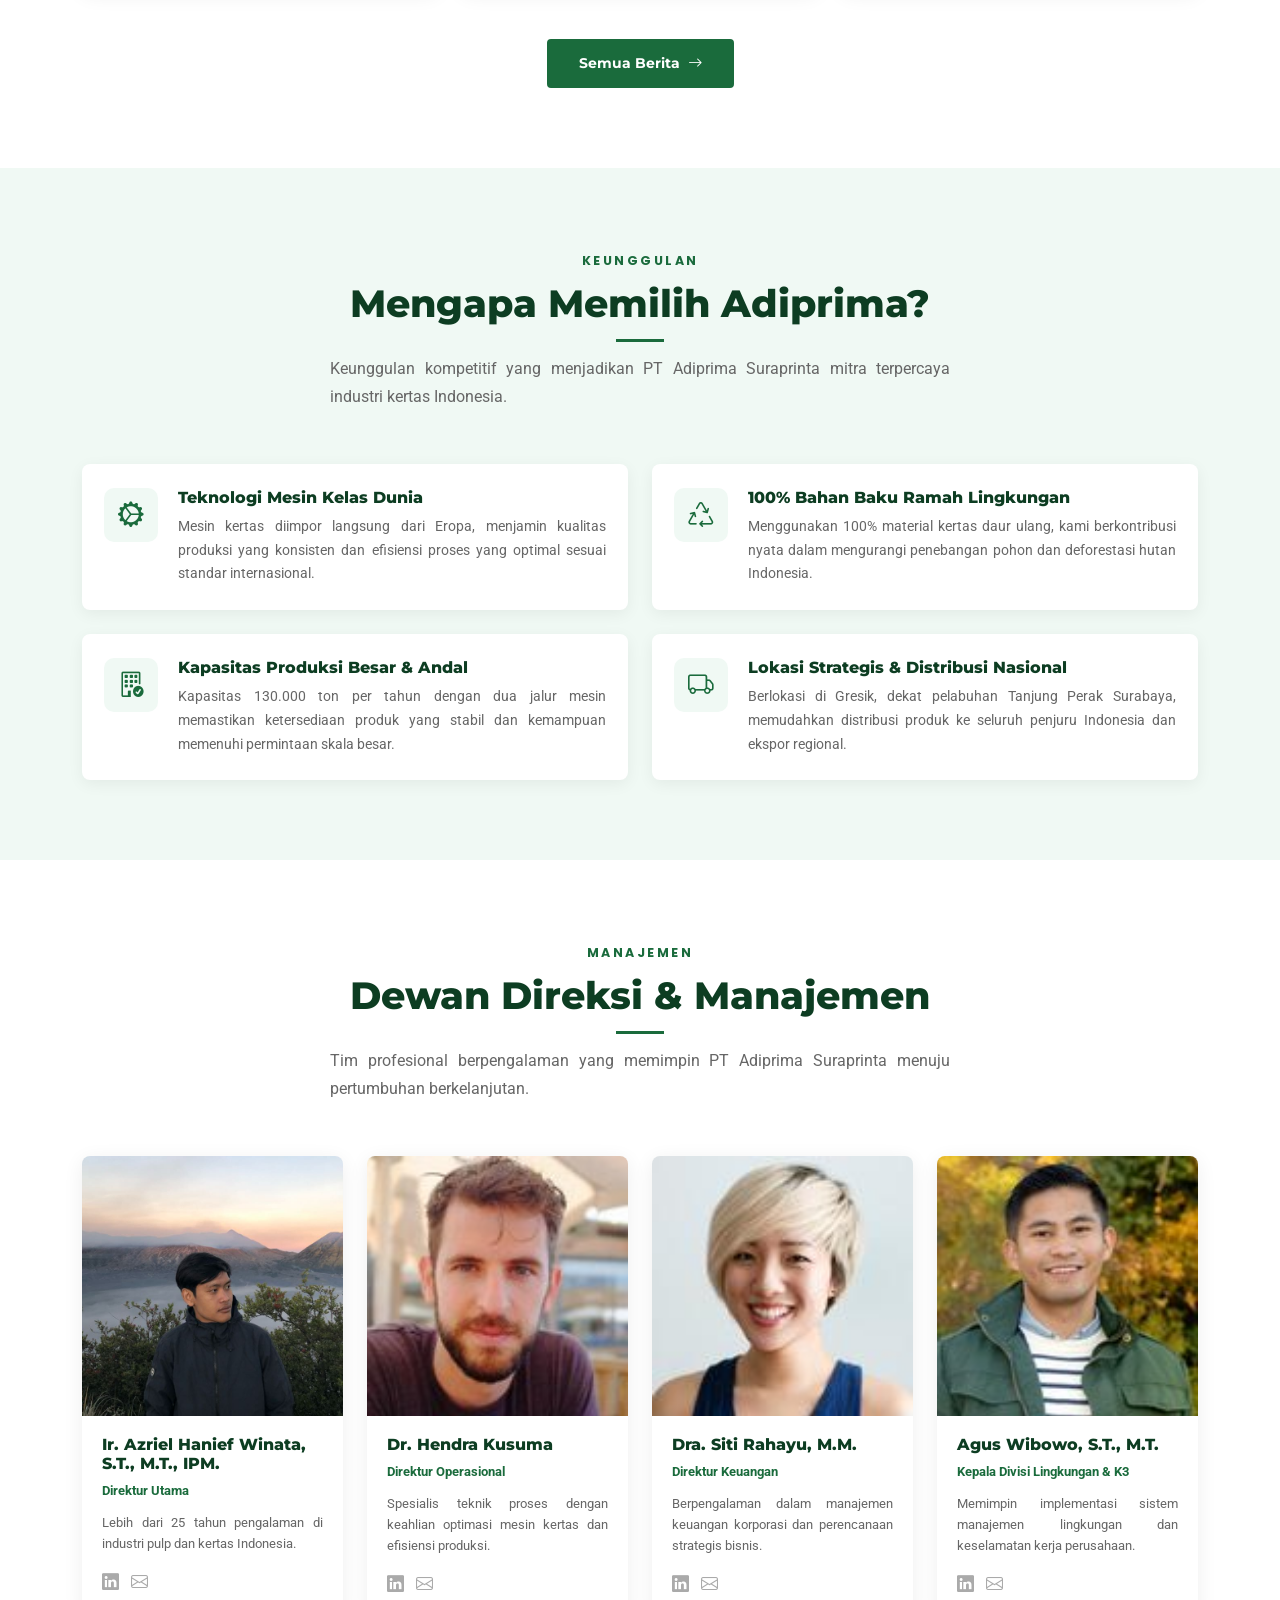
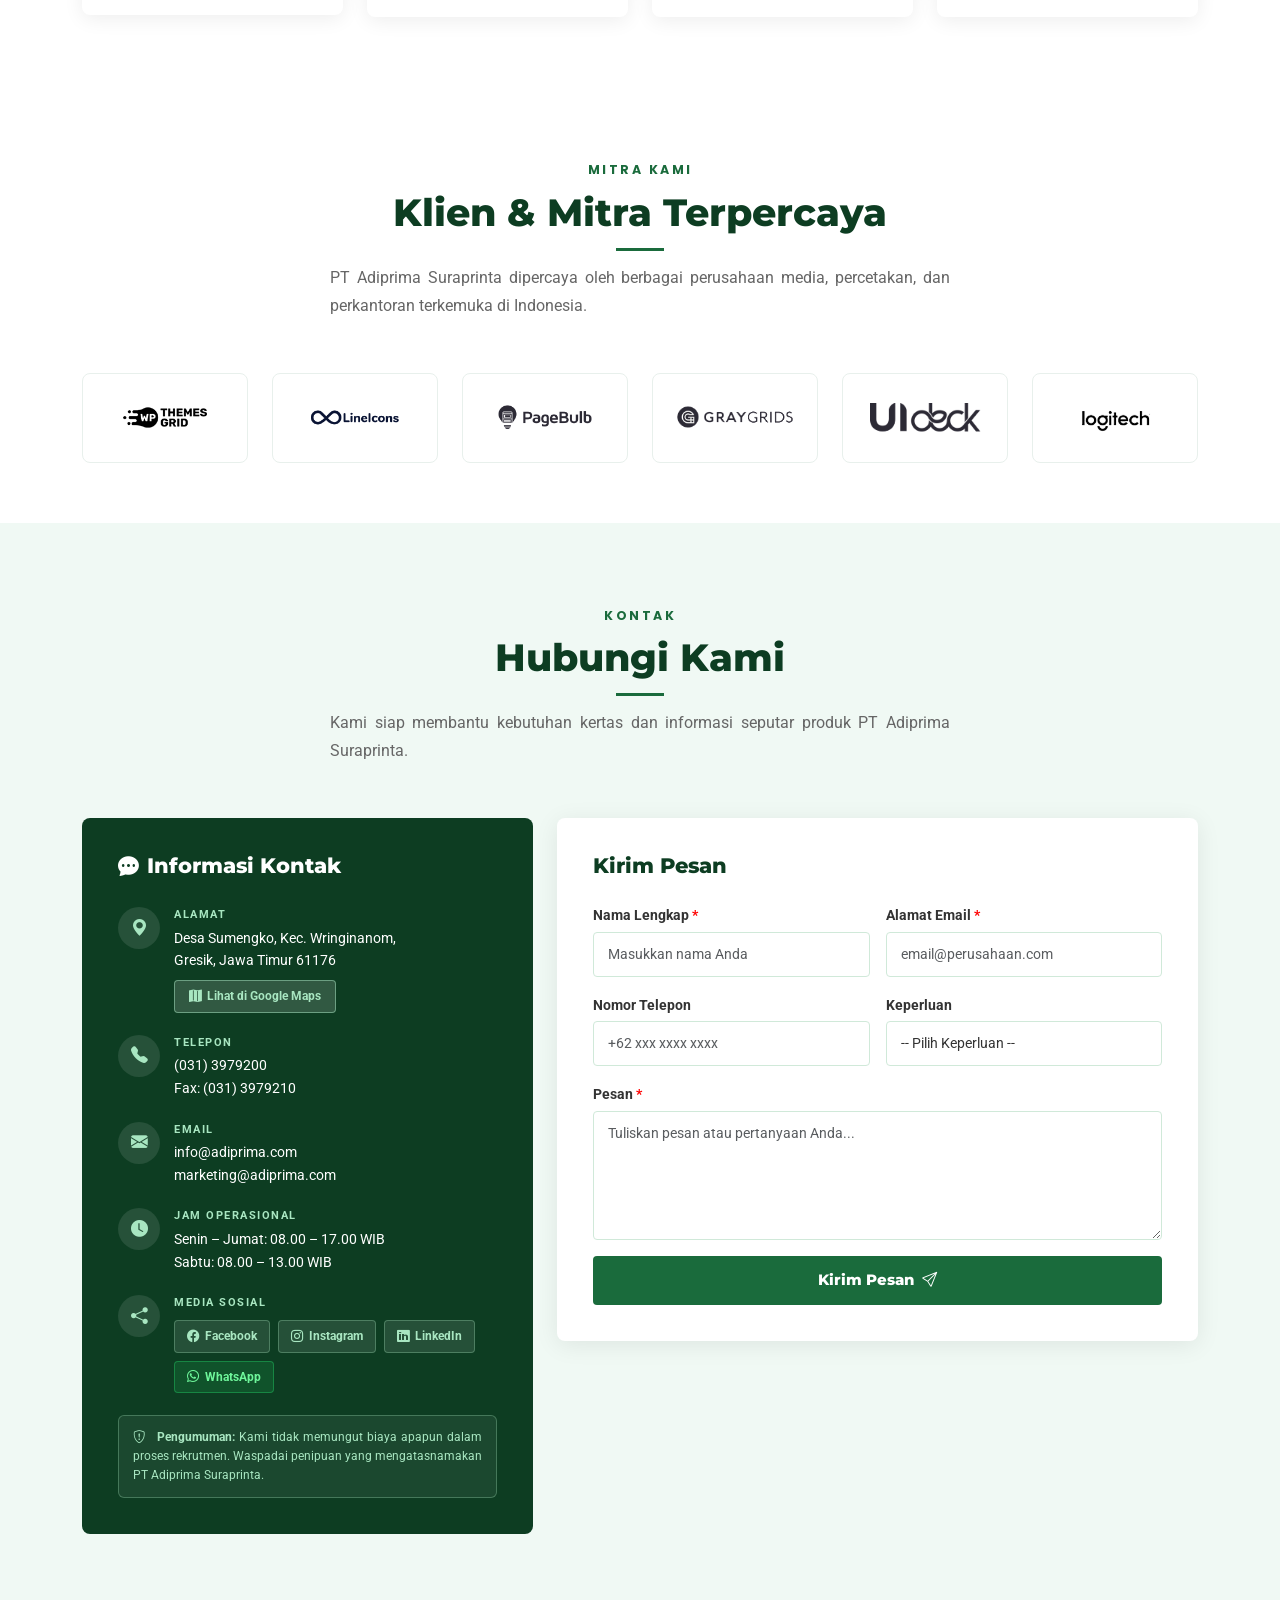
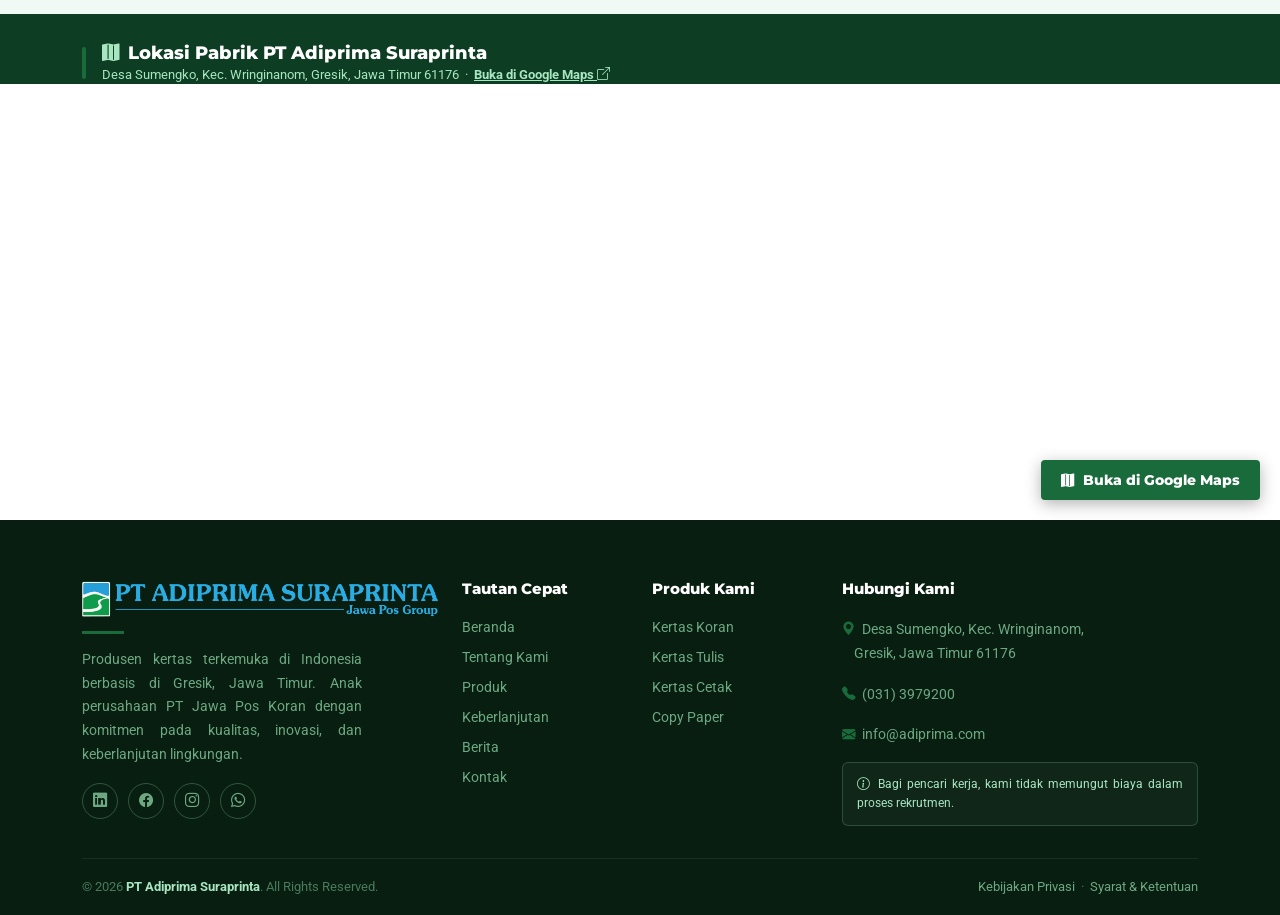
==== commit 9da41138: "Perluas section keberlanjutan - tambah 6 program detail & angka capaian" ====
--- a/Axis/index.html
+++ b/Axis/index.html
@@ -1277,6 +1277,8 @@
     ============================================================ -->
     <section id="sustainability">
       <div class="container-xl" style="position:relative;z-index:2;">
+
+        <!-- ── Baris Atas: Teks + Foto ── -->
         <div class="row align-items-center g-5 mb-5">
           <div class="col-lg-6" data-aos="fade-right" data-aos-duration="800">
             <div class="green-bar" style="background:rgba(255,255,255,0.4);"></div>
@@ -1285,47 +1287,208 @@
             <p class="sus-desc">
               PT Adiprima Suraprinta beroperasi dengan filosofi <em>zero-waste</em> dan menggunakan
               100% bahan baku dari kertas bekas daur ulang. Kami percaya bahwa pertumbuhan industri
-              harus berjalan seiring dengan pelestarian lingkungan untuk generasi mendatang.
+              harus berjalan seiring dengan pelestarian lingkungan demi generasi mendatang yang lebih
+              baik. Setiap keputusan operasional kami selalu mempertimbangkan dampak jangka panjang
+              terhadap ekosistem, masyarakat, dan kelangsungan bisnis yang bertanggung jawab.
             </p>
-            <a href="#certs" class="btn-hero-solid">Lihat Sertifikasi Kami</a>
+            <p class="sus-desc" style="margin-top:-10px;">
+              Dengan teknologi mesin kertas Eropa yang hemat energi, sistem pengolahan air daur ulang,
+              dan program CSR yang menyentuh langsung kehidupan masyarakat Gresik, kami membuktikan
+              bahwa industri kertas dapat menjadi kekuatan positif bagi lingkungan dan sosial secara
+              bersamaan.
+            </p>
+            <div class="d-flex gap-3 flex-wrap mt-4">
+              <a href="#certs" class="btn-hero-solid">Lihat Sertifikasi Kami</a>
+              <a href="#contact" class="btn-hero-outline">Hubungi Kami</a>
+            </div>
           </div>
           <div class="col-lg-6" data-aos="fade-left" data-aos-duration="800" data-aos-delay="200">
-            <img src="assets/img/adiprima/about/2.jpg" alt="Keberlanjutan Lingkungan" class="img-fluid rounded-3" style="box-shadow:0 20px 56px rgba(0,0,0,0.3);">
-          </div>
-        </div>
-
-        <div class="row gy-4 mt-2">
-          <div class="col-6 col-md-3" data-aos="fade-up" data-aos-delay="100">
+            <img src="assets/img/adiprima/about/2.jpg" alt="Keberlanjutan Lingkungan PT Adiprima" class="img-fluid rounded-3" style="box-shadow:0 20px 56px rgba(0,0,0,0.3);">
+          </div>
+        </div>
+
+        <!-- ── 4 Pilar Utama ── -->
+        <div class="row gy-4" data-aos="fade-up" data-aos-delay="100">
+          <div class="col-6 col-md-3">
             <div class="sus-item">
               <div class="sus-icon"><i class="bi bi-recycle"></i></div>
               <h4>100% Daur Ulang</h4>
-              <p>Kertas bekas sebagai seluruh bahan baku produksi</p>
-            </div>
-          </div>
-          <div class="col-6 col-md-3" data-aos="fade-up" data-aos-delay="200">
+              <p>Seluruh bahan baku produksi berasal dari kertas bekas yang telah diproses ulang, mengurangi kebutuhan kayu segar secara signifikan</p>
+            </div>
+          </div>
+          <div class="col-6 col-md-3">
             <div class="sus-item">
               <div class="sus-icon"><i class="bi bi-droplet-fill"></i></div>
               <h4>Efisiensi Air</h4>
-              <p>Sistem pengolahan air limbah terpadu</p>
-            </div>
-          </div>
-          <div class="col-6 col-md-3" data-aos="fade-up" data-aos-delay="300">
+              <p>Sistem pengolahan dan sirkulasi air limbah terpadu mampu mendaur ulang hingga 85% air proses produksi sebelum dibuang</p>
+            </div>
+          </div>
+          <div class="col-6 col-md-3">
             <div class="sus-item">
               <div class="sus-icon"><i class="bi bi-lightning-fill"></i></div>
               <h4>Hemat Energi</h4>
-              <p>Teknologi modern hemat energi, emisi karbon rendah</p>
-            </div>
-          </div>
-          <div class="col-6 col-md-3" data-aos="fade-up" data-aos-delay="400">
+              <p>Teknologi mesin Eropa generasi terbaru menekan konsumsi energi spesifik 12% dalam dua tahun terakhir dengan emisi karbon lebih rendah</p>
+            </div>
+          </div>
+          <div class="col-6 col-md-3">
             <div class="sus-item">
               <div class="sus-icon"><i class="bi bi-people-fill"></i></div>
               <h4>CSR Komunitas</h4>
-              <p>Program sosial aktif untuk masyarakat Gresik</p>
-            </div>
-          </div>
-        </div>
+              <p>Program sosial aktif mencakup penanaman pohon, beasiswa pendidikan, dan pemberdayaan UMKM di sekitar wilayah Gresik</p>
+            </div>
+          </div>
+        </div>
+
+        <!-- ── Divider ── -->
+        <div style="border-top:1px solid rgba(255,255,255,0.15);margin:52px 0;"></div>
+
+        <!-- ── Program Detail ── -->
+        <div class="row gy-4" data-aos="fade-up" data-aos-delay="100">
+
+          <!-- Program 1 -->
+          <div class="col-lg-6">
+            <div class="sus-program-card" data-aos="fade-up" data-aos-delay="100">
+              <div class="sus-program-icon"><i class="bi bi-tree-fill"></i></div>
+              <div class="sus-program-body">
+                <h4>Program Penghijauan &amp; Reforestasi</h4>
+                <p>Sejak 2020, Adiprima secara aktif menjalankan program penanaman pohon di area sekitar pabrik dan desa-desa tetangga Wringinanom. Hingga 2024, lebih dari <strong style="color:#a8e6c1;">15.000 pohon</strong> telah ditanam dari berbagai jenis seperti trembesi, mahoni, sengon, dan bambu. Program ini melibatkan karyawan, pelajar sekolah, dan warga desa sebagai agen penghijauan aktif.</p>
+              </div>
+            </div>
+          </div>
+
+          <!-- Program 2 -->
+          <div class="col-lg-6">
+            <div class="sus-program-card" data-aos="fade-up" data-aos-delay="150">
+              <div class="sus-program-icon"><i class="bi bi-water"></i></div>
+              <div class="sus-program-body">
+                <h4>Manajemen Air &amp; Pengolahan Limbah</h4>
+                <p>Pabrik dilengkapi dengan Instalasi Pengolahan Air Limbah (IPAL) berteknologi tinggi yang memastikan seluruh air limbah diolah hingga memenuhi baku mutu lingkungan sebelum dibuang. Air bersih yang dihasilkan dari proses daur ulang internal digunakan kembali dalam siklus produksi, mengurangi konsumsi air baku dari sumber eksternal secara drastis.</p>
+              </div>
+            </div>
+          </div>
+
+          <!-- Program 3 -->
+          <div class="col-lg-6">
+            <div class="sus-program-card" data-aos="fade-up" data-aos-delay="200">
+              <div class="sus-program-icon"><i class="bi bi-sun-fill"></i></div>
+              <div class="sus-program-body">
+                <h4>Efisiensi Energi &amp; Energi Terbarukan</h4>
+                <p>Adiprima terus berupaya meningkatkan efisiensi konsumsi energi di seluruh lini produksi. Investasi dalam pembaruan komponen mesin PM-1 dan PM-2 berhasil menurunkan konsumsi energi spesifik sebesar <strong style="color:#a8e6c1;">12%</strong> dalam dua tahun terakhir. Kajian instalasi panel surya untuk mendukung bauran energi terbarukan juga sedang dalam tahap perencanaan.</p>
+              </div>
+            </div>
+          </div>
+
+          <!-- Program 4 -->
+          <div class="col-lg-6">
+            <div class="sus-program-card" data-aos="fade-up" data-aos-delay="250">
+              <div class="sus-program-icon"><i class="bi bi-shield-fill-check"></i></div>
+              <div class="sus-program-body">
+                <h4>Keselamatan &amp; Kesehatan Kerja (K3)</h4>
+                <p>Keselamatan karyawan adalah prioritas utama. Adiprima menerapkan sistem manajemen K3 yang komprehensif, mencakup pelatihan rutin, inspeksi alat pelindung diri, simulasi tanggap darurat, dan pemantauan kesehatan berkala. Zero accident menjadi target yang terus dikejar melalui budaya kerja aman di seluruh area operasional pabrik Gresik.</p>
+              </div>
+            </div>
+          </div>
+
+          <!-- Program 5 -->
+          <div class="col-lg-6">
+            <div class="sus-program-card" data-aos="fade-up" data-aos-delay="300">
+              <div class="sus-program-icon"><i class="bi bi-mortarboard-fill"></i></div>
+              <div class="sus-program-body">
+                <h4>Pendidikan &amp; Pemberdayaan Masyarakat</h4>
+                <p>Melalui program CSR pendidikan, Adiprima memberikan beasiswa kepada pelajar berprestasi dari keluarga kurang mampu di sekitar Wringinanom dan Gresik. Perusahaan juga membuka program magang bagi mahasiswa teknik dan lingkungan sebagai bentuk kontribusi nyata terhadap pengembangan sumber daya manusia lokal yang berkualitas.</p>
+              </div>
+            </div>
+          </div>
+
+          <!-- Program 6 -->
+          <div class="col-lg-6">
+            <div class="sus-program-card" data-aos="fade-up" data-aos-delay="350">
+              <div class="sus-program-icon"><i class="bi bi-bar-chart-fill"></i></div>
+              <div class="sus-program-body">
+                <h4>Transparansi &amp; Pelaporan Keberlanjutan</h4>
+                <p>Adiprima berkomitmen pada transparansi dalam pelaporan kinerja lingkungan dan sosialnya. Laporan keberlanjutan tahunan dipublikasikan sebagai bentuk akuntabilitas kepada seluruh pemangku kepentingan. Perusahaan menyelaraskan program keberlanjutannya dengan target <strong style="color:#a8e6c1;">Sustainable Development Goals (SDGs)</strong> PBB, khususnya poin 6, 12, 13, dan 15.</p>
+              </div>
+            </div>
+          </div>
+
+        </div><!-- end program row -->
+
+        <!-- ── Angka Capaian Keberlanjutan ── -->
+        <div style="border-top:1px solid rgba(255,255,255,0.15);margin:52px 0 36px;"></div>
+        <div class="row gy-3 text-center" data-aos="fade-up" data-aos-delay="100">
+          <div class="col-6 col-md-3">
+            <div class="sus-stat">
+              <div class="sus-stat-num">100<span>%</span></div>
+              <div class="sus-stat-lbl">Bahan Baku Daur Ulang</div>
+            </div>
+          </div>
+          <div class="col-6 col-md-3">
+            <div class="sus-stat">
+              <div class="sus-stat-num">85<span>%</span></div>
+              <div class="sus-stat-lbl">Air Proses Didaur Ulang</div>
+            </div>
+          </div>
+          <div class="col-6 col-md-3">
+            <div class="sus-stat">
+              <div class="sus-stat-num">15K<span>+</span></div>
+              <div class="sus-stat-lbl">Pohon Ditanam</div>
+            </div>
+          </div>
+          <div class="col-6 col-md-3">
+            <div class="sus-stat">
+              <div class="sus-stat-num">12<span>%</span></div>
+              <div class="sus-stat-lbl">Penurunan Konsumsi Energi</div>
+            </div>
+          </div>
+        </div>
+
       </div>
     </section>
+
+    <style>
+    /* ── Sus Program Card ── */
+    .sus-program-card {
+      display: flex; gap: 18px; align-items: flex-start;
+      background: rgba(255,255,255,0.08);
+      border: 1px solid rgba(255,255,255,0.15);
+      border-radius: 10px; padding: 24px 22px;
+      height: 100%; transition: .3s;
+    }
+    .sus-program-card:hover {
+      background: rgba(255,255,255,0.14);
+      border-color: rgba(168,230,193,0.5);
+      transform: translateY(-3px);
+    }
+    .sus-program-icon {
+      width: 52px; height: 52px; flex-shrink: 0;
+      background: rgba(168,230,193,0.15);
+      border: 1.5px solid rgba(168,230,193,0.4);
+      border-radius: 10px; display: flex;
+      align-items: center; justify-content: center;
+      font-size: 1.5rem; color: #a8e6c1;
+    }
+    .sus-program-body h4 {
+      color: #fff; font-weight: 800;
+      font-size: 0.95rem; margin-bottom: 8px;
+    }
+    .sus-program-body p {
+      color: #c8f5da; font-size: 0.85rem;
+      line-height: 1.75; margin: 0;
+      text-align: justify;
+    }
+    /* ── Sus Stat ── */
+    .sus-stat { padding: 16px 8px; }
+    .sus-stat-num {
+      font-family: 'Montserrat', sans-serif;
+      font-size: 2.4rem; font-weight: 900; color: #fff; line-height: 1;
+    }
+    .sus-stat-num span { font-size: 1.4rem; color: #a8e6c1; }
+    .sus-stat-lbl {
+      font-size: 0.75rem; color: #a8e6c1;
+      text-transform: uppercase; letter-spacing: 1.5px;
+      margin-top: 6px; font-weight: 600;
+    }
+    </style>
 
     <!-- ============================================================
          CERTIFICATIONS
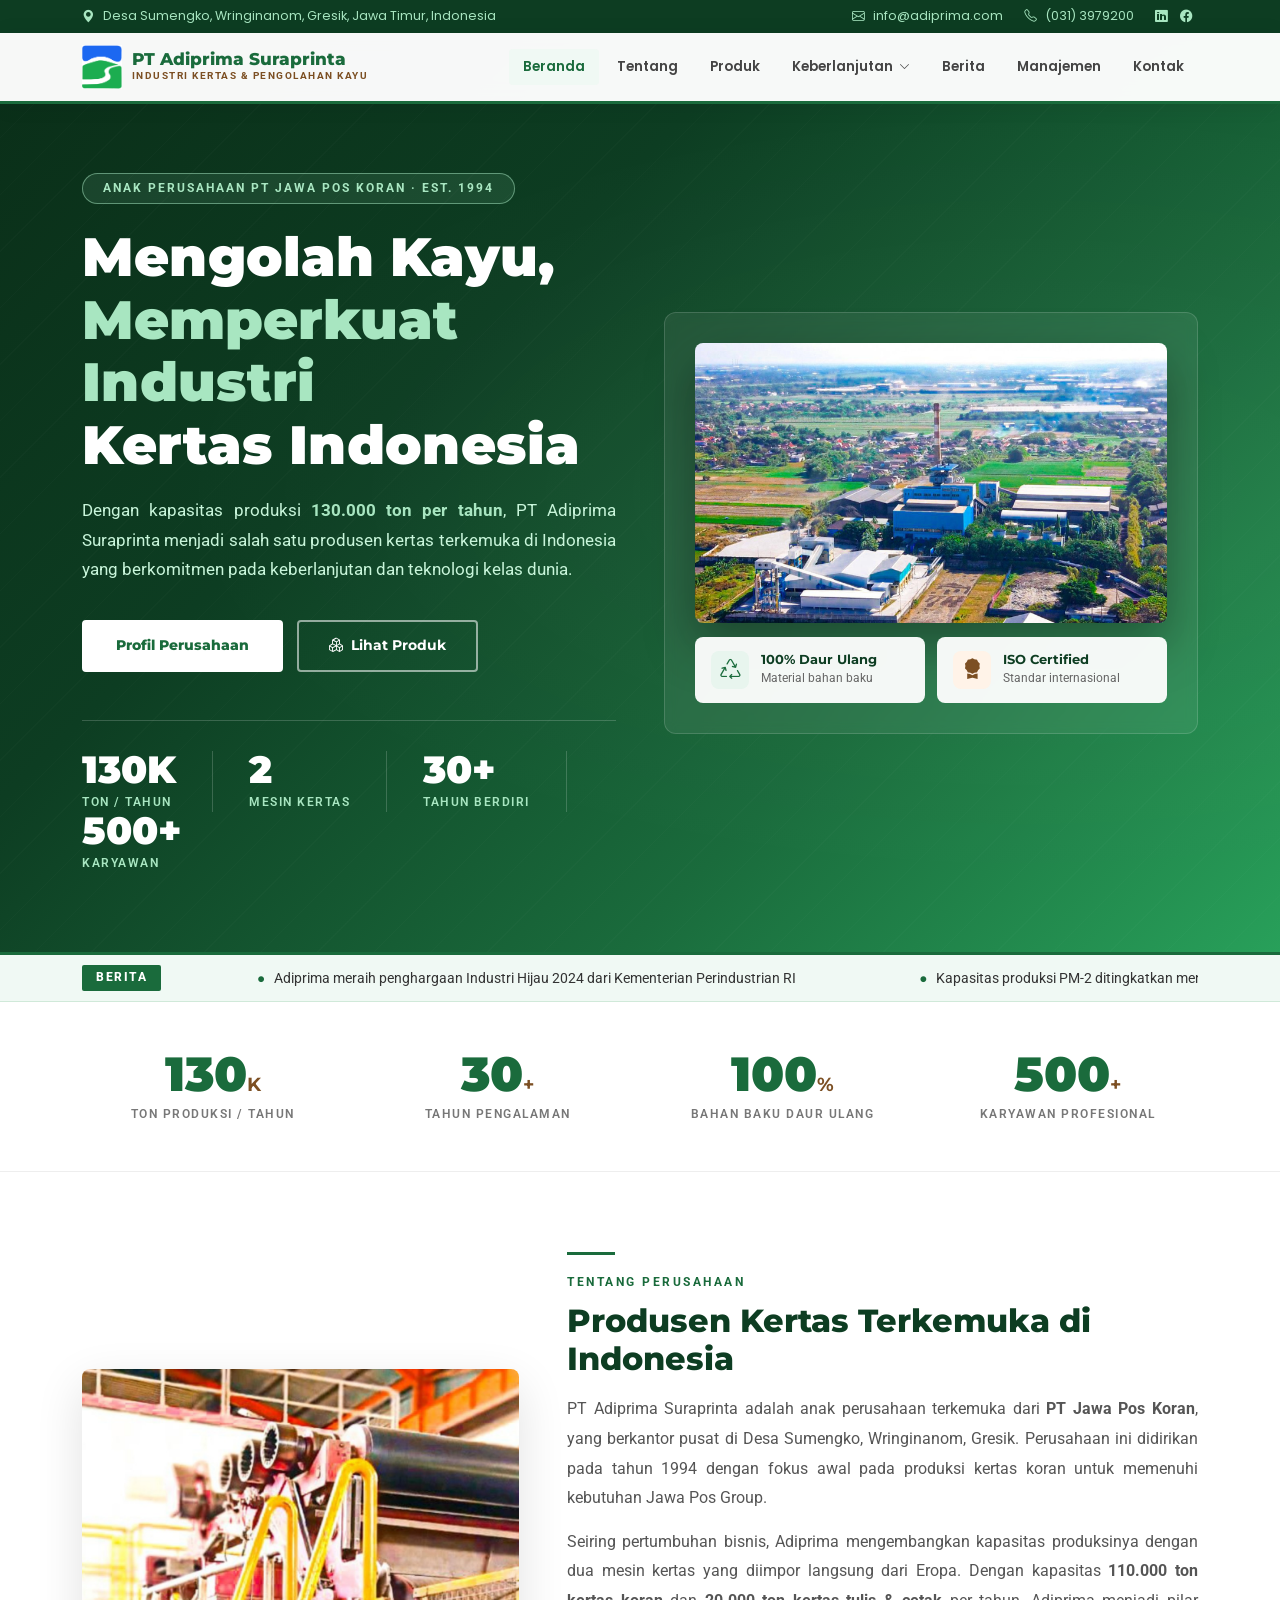
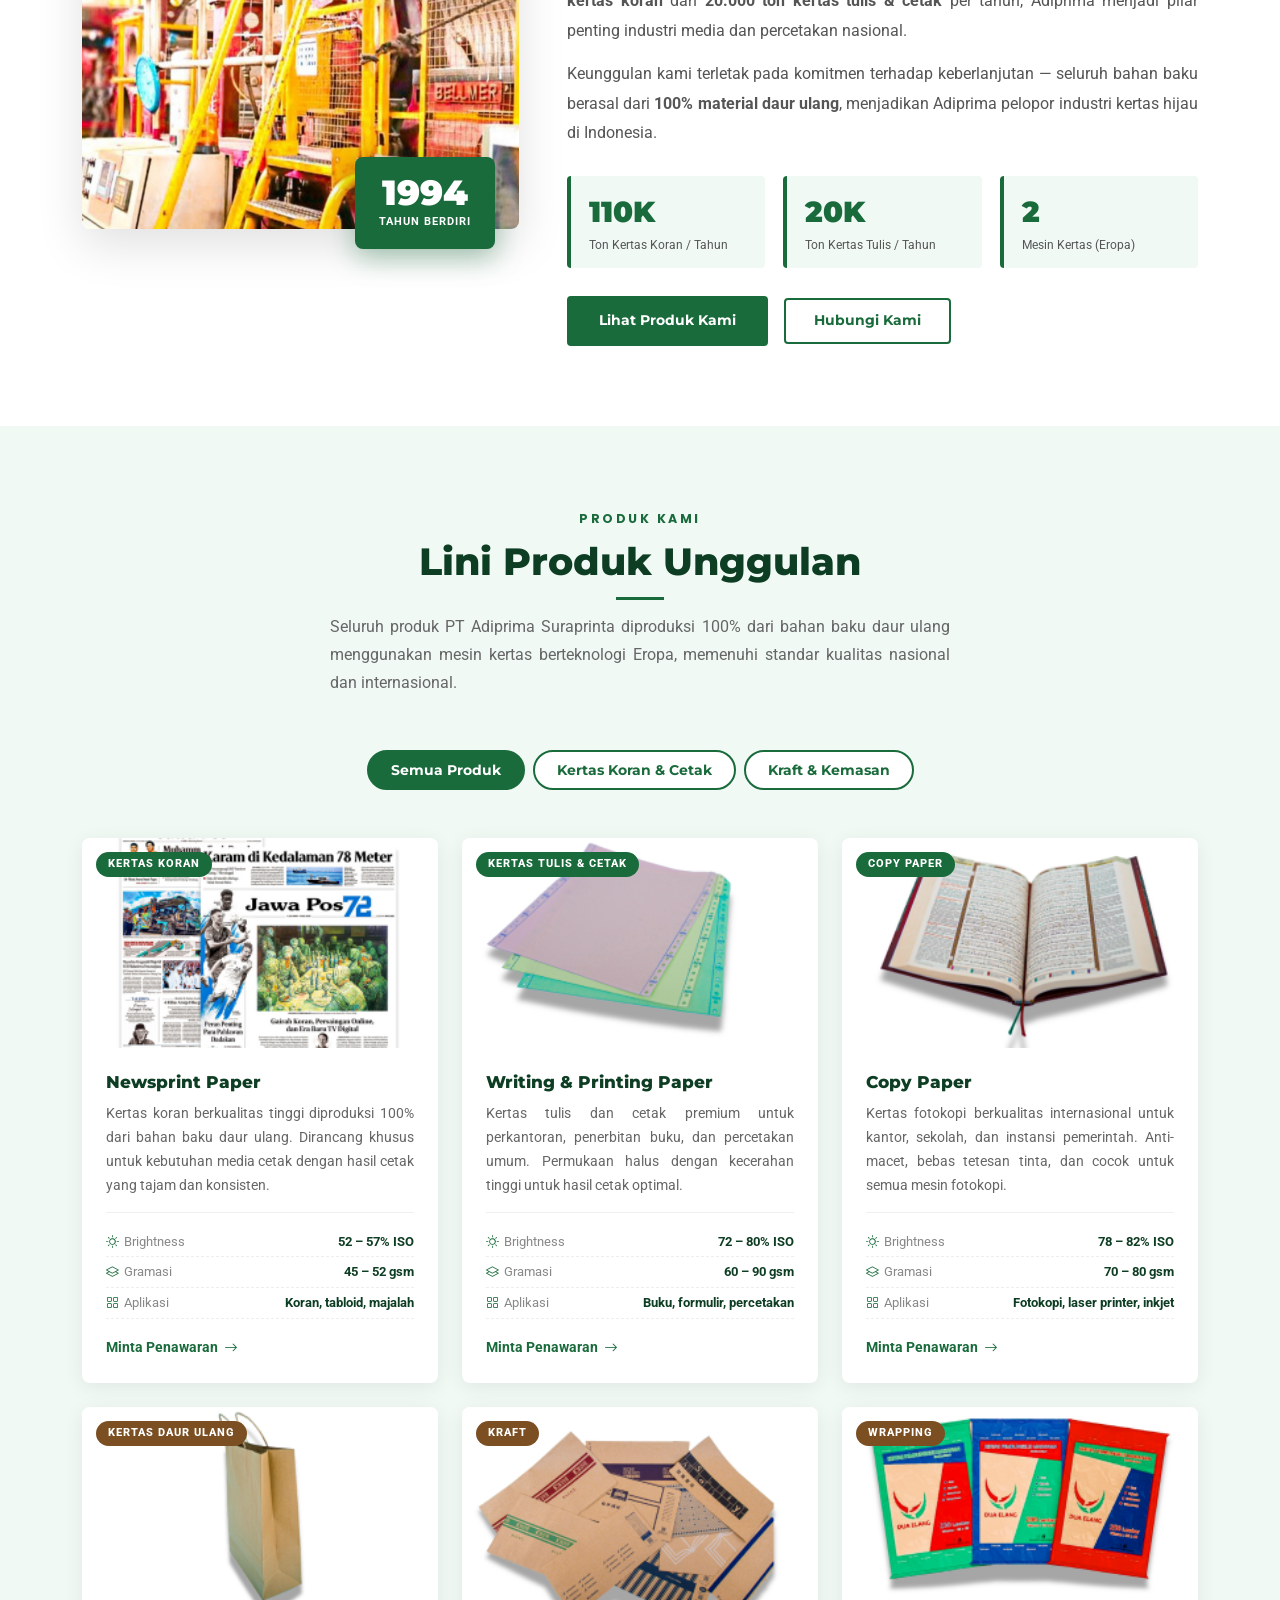
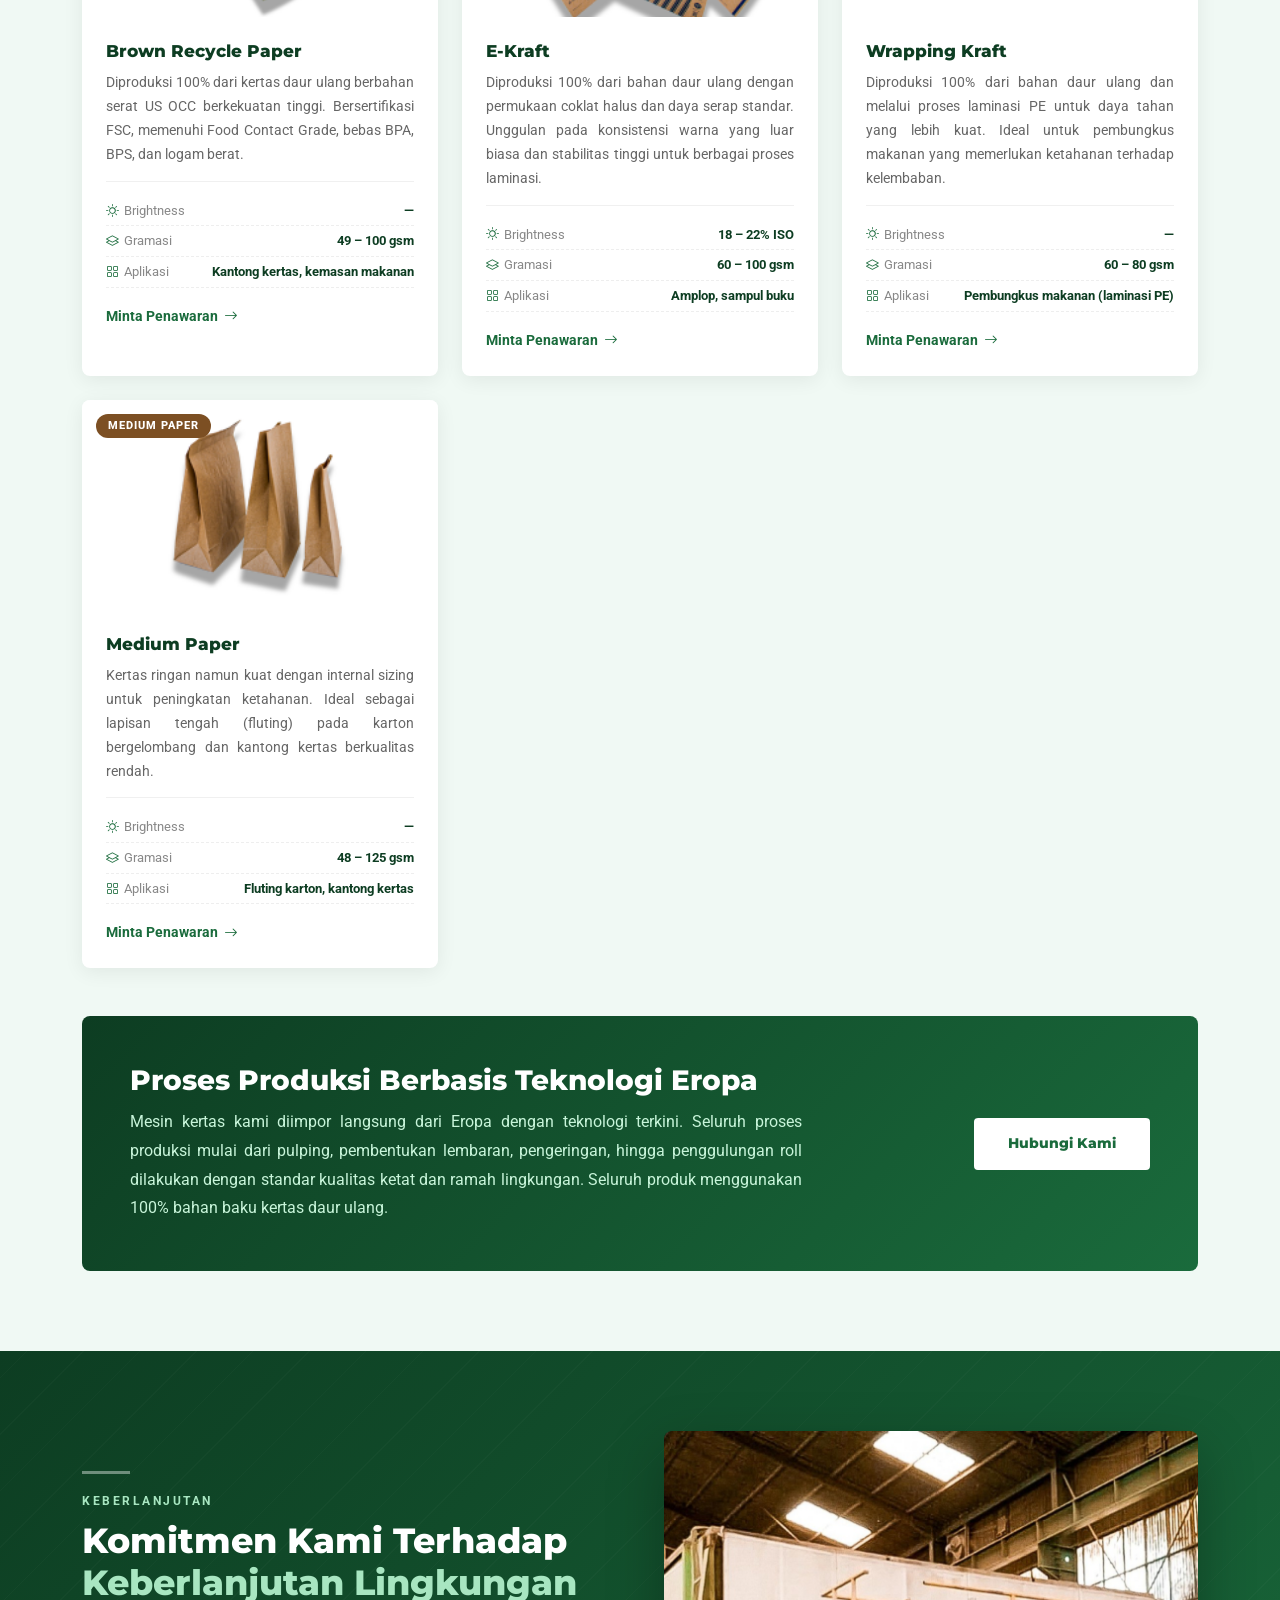
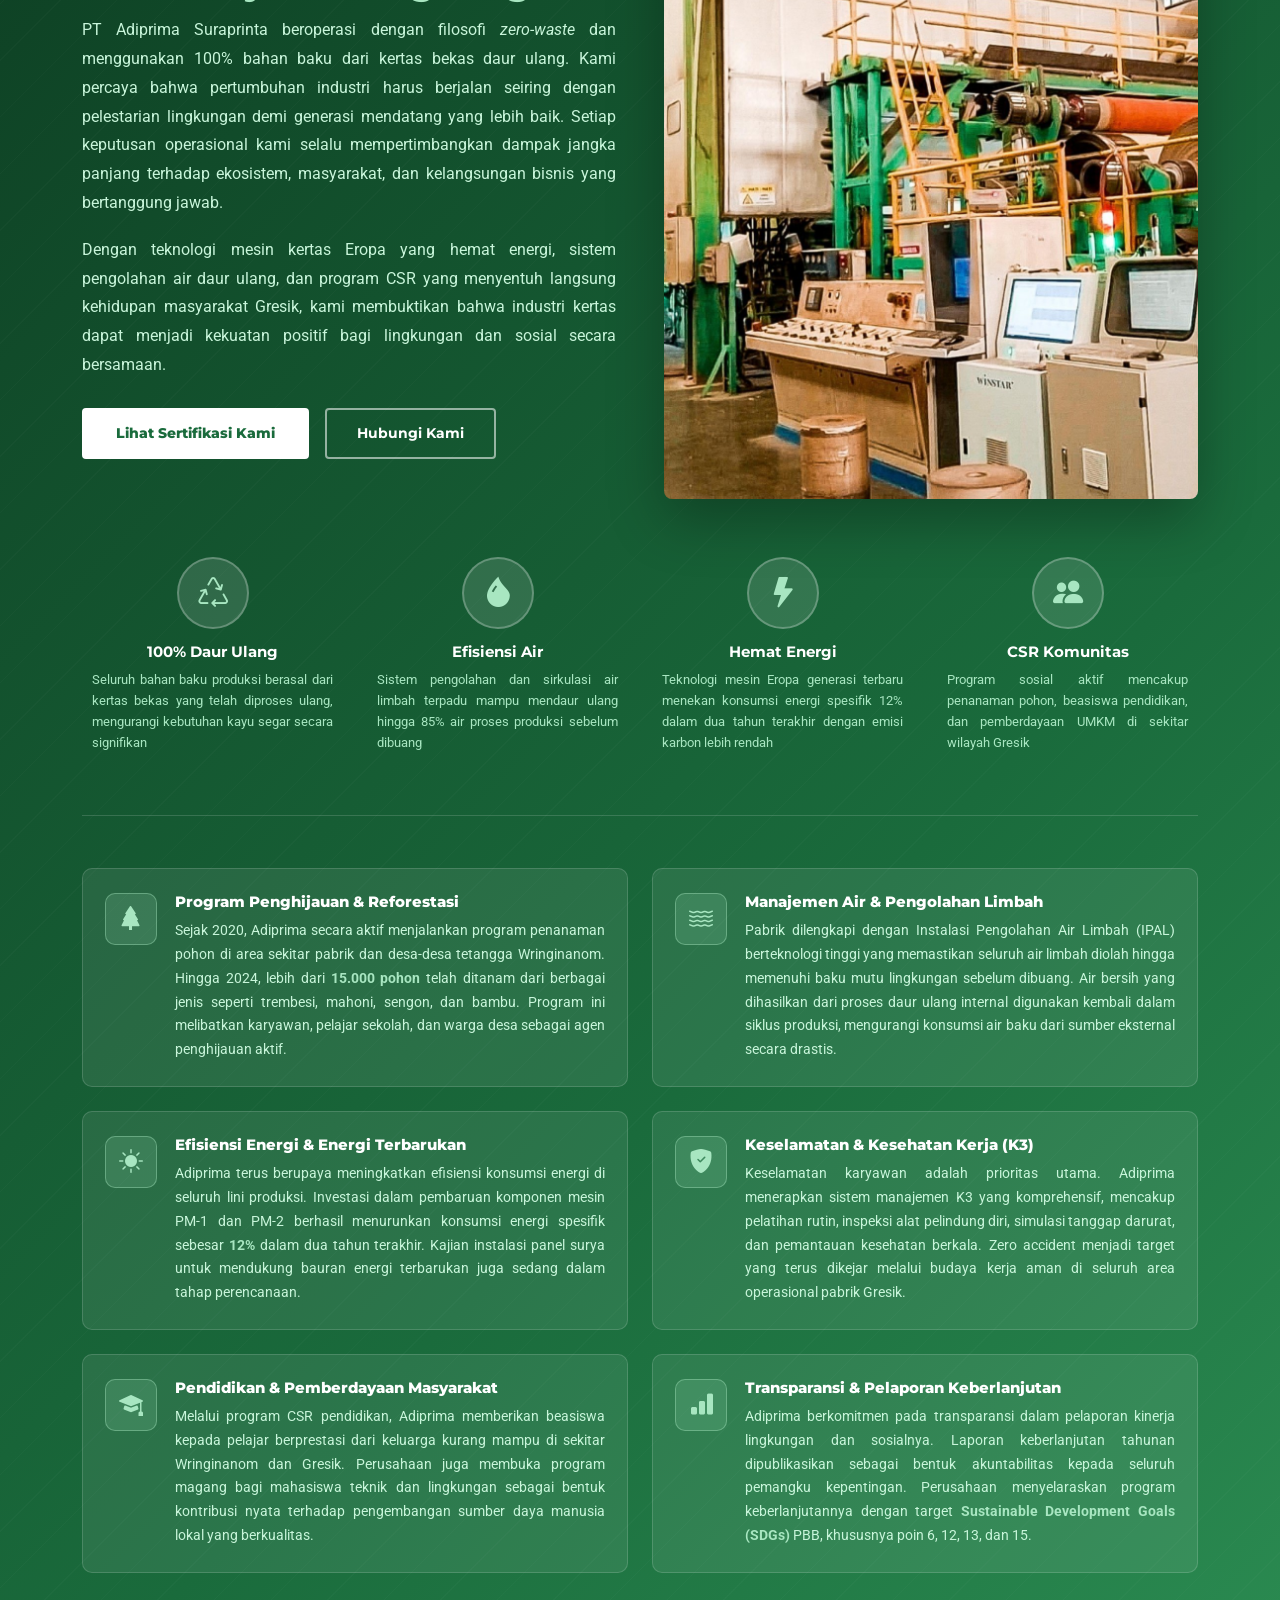
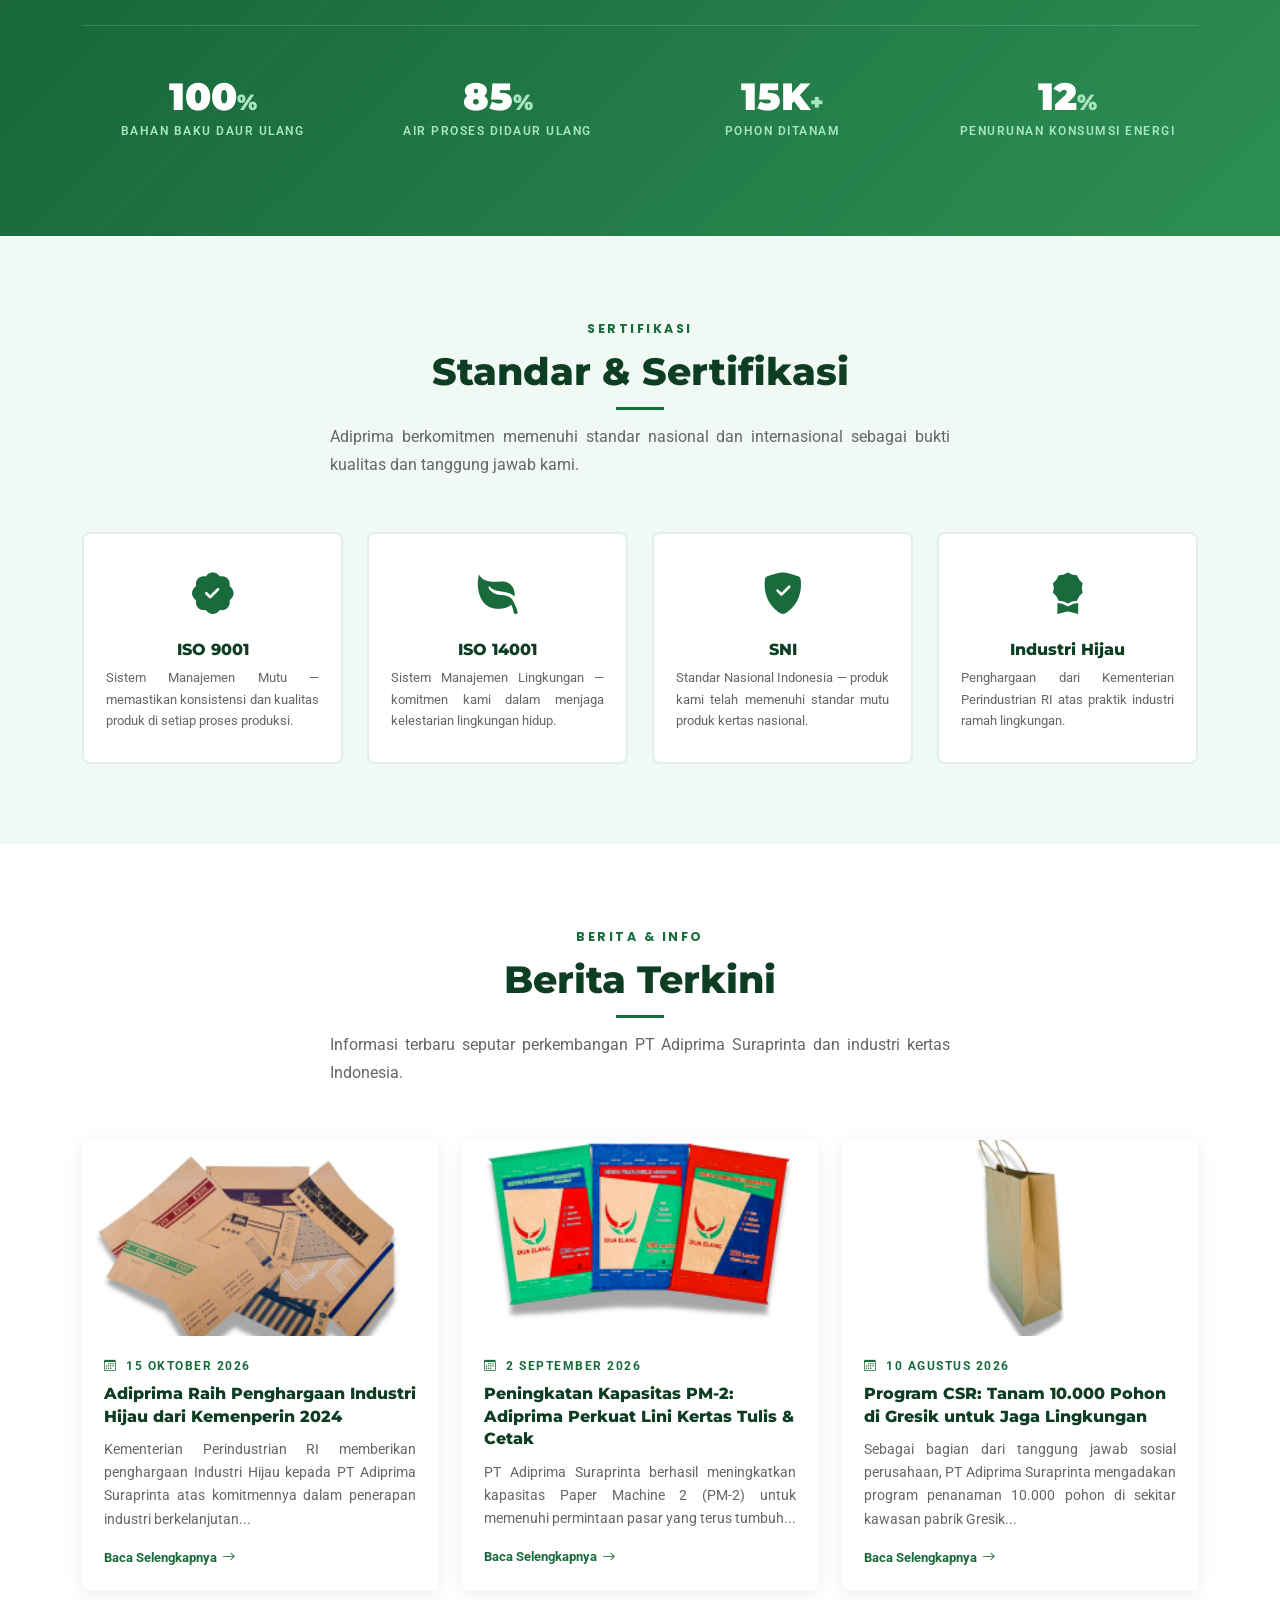
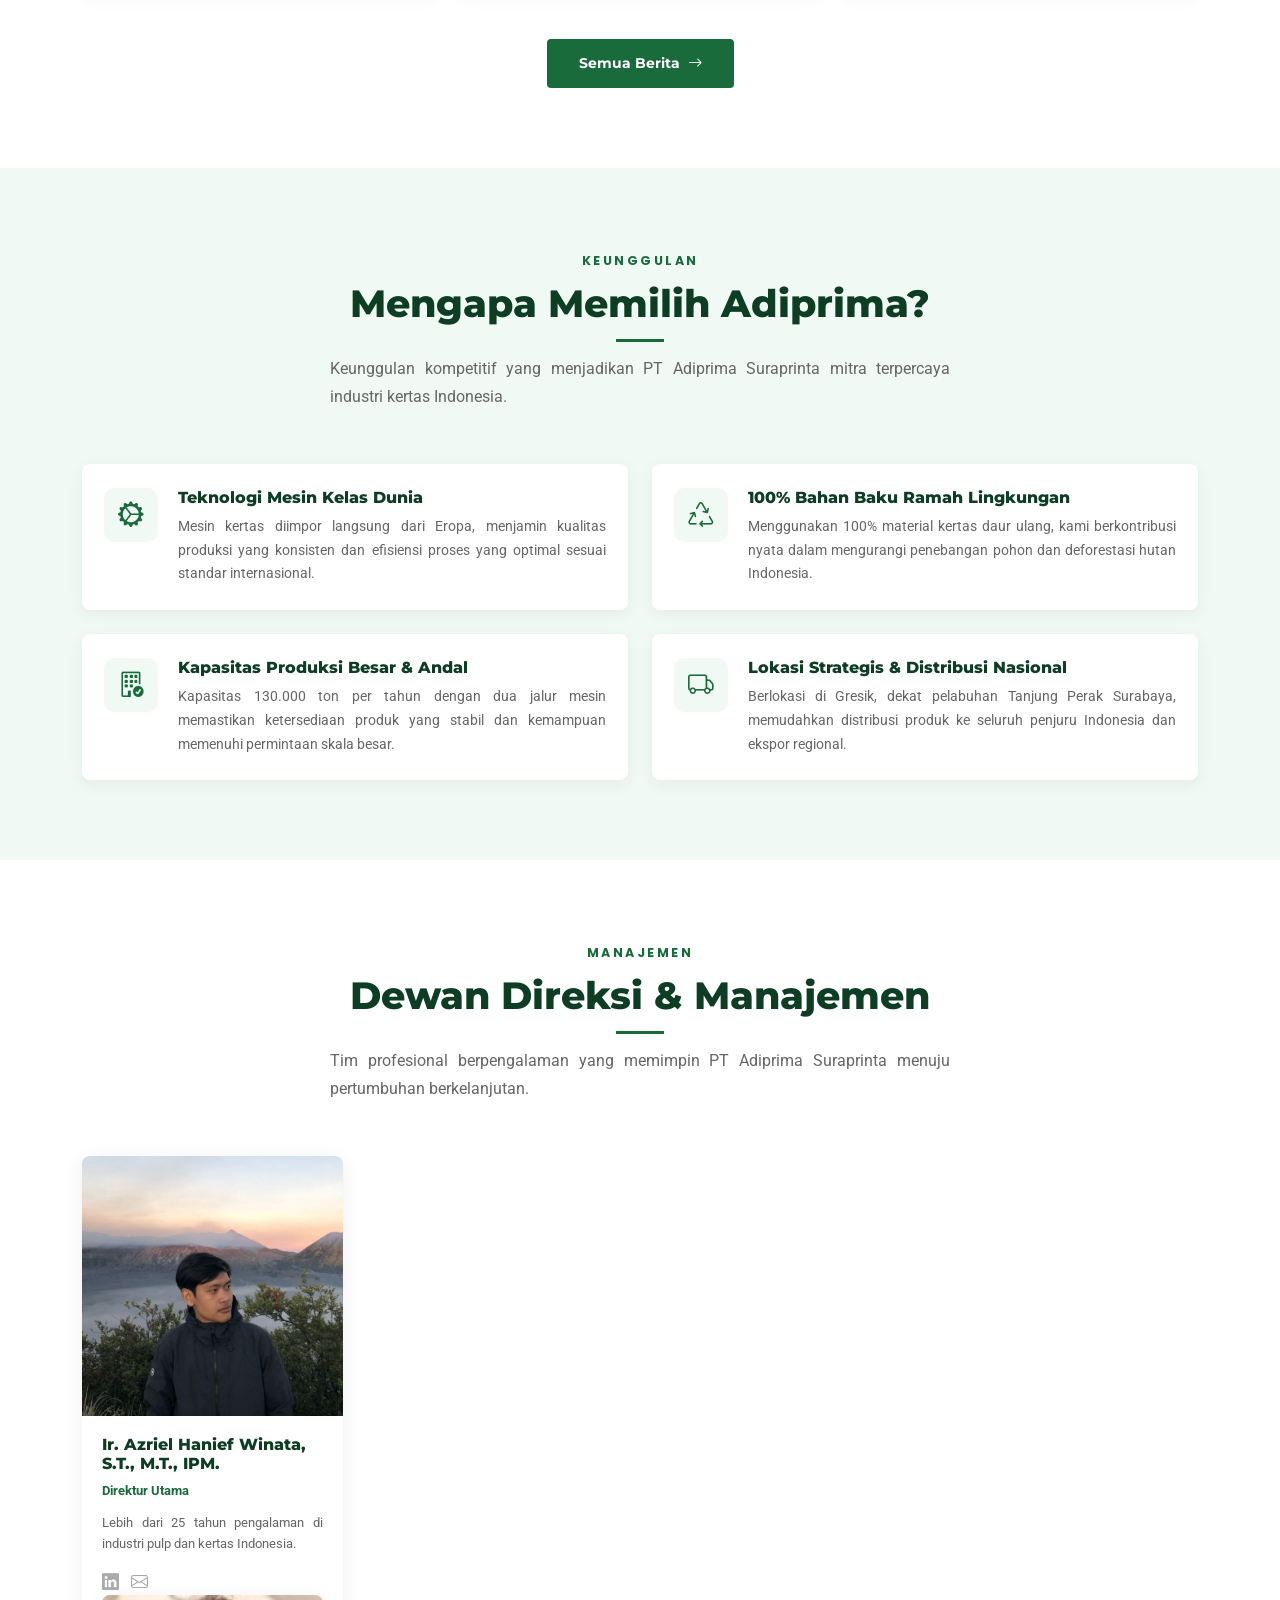
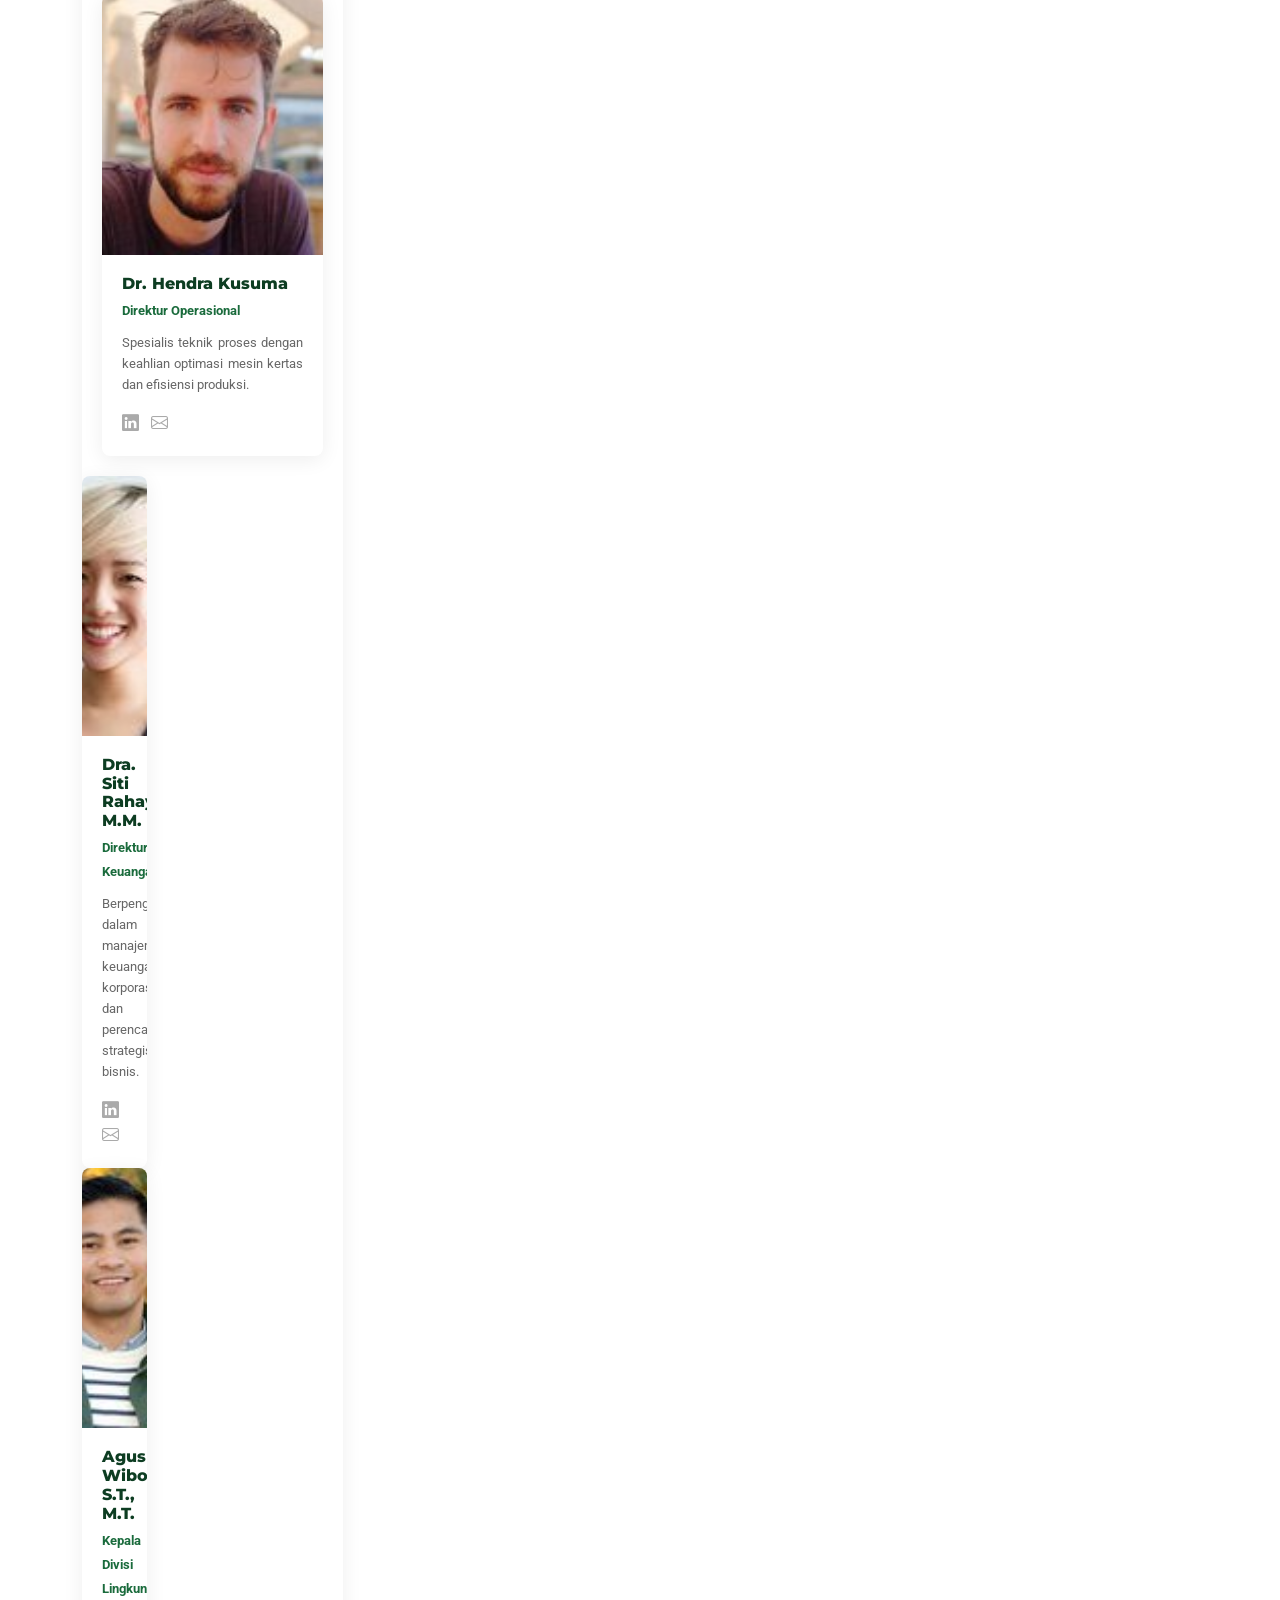
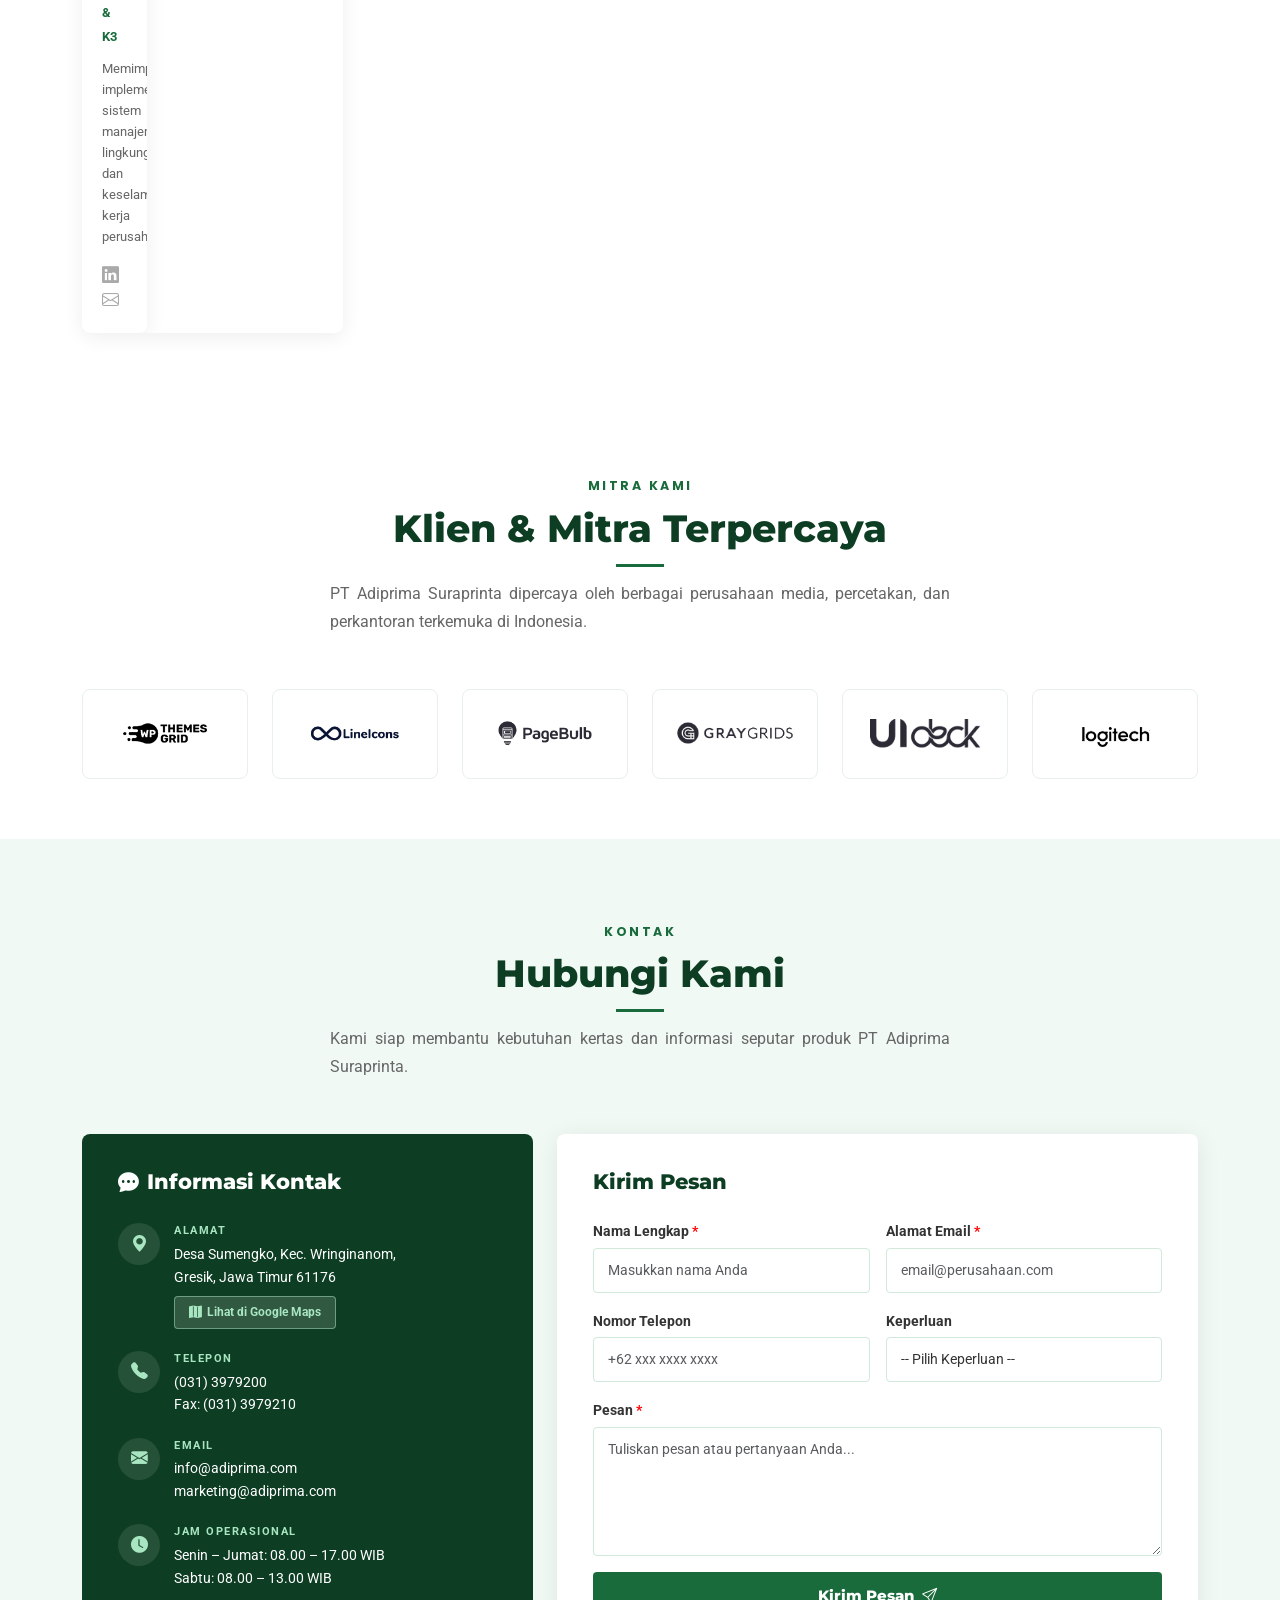
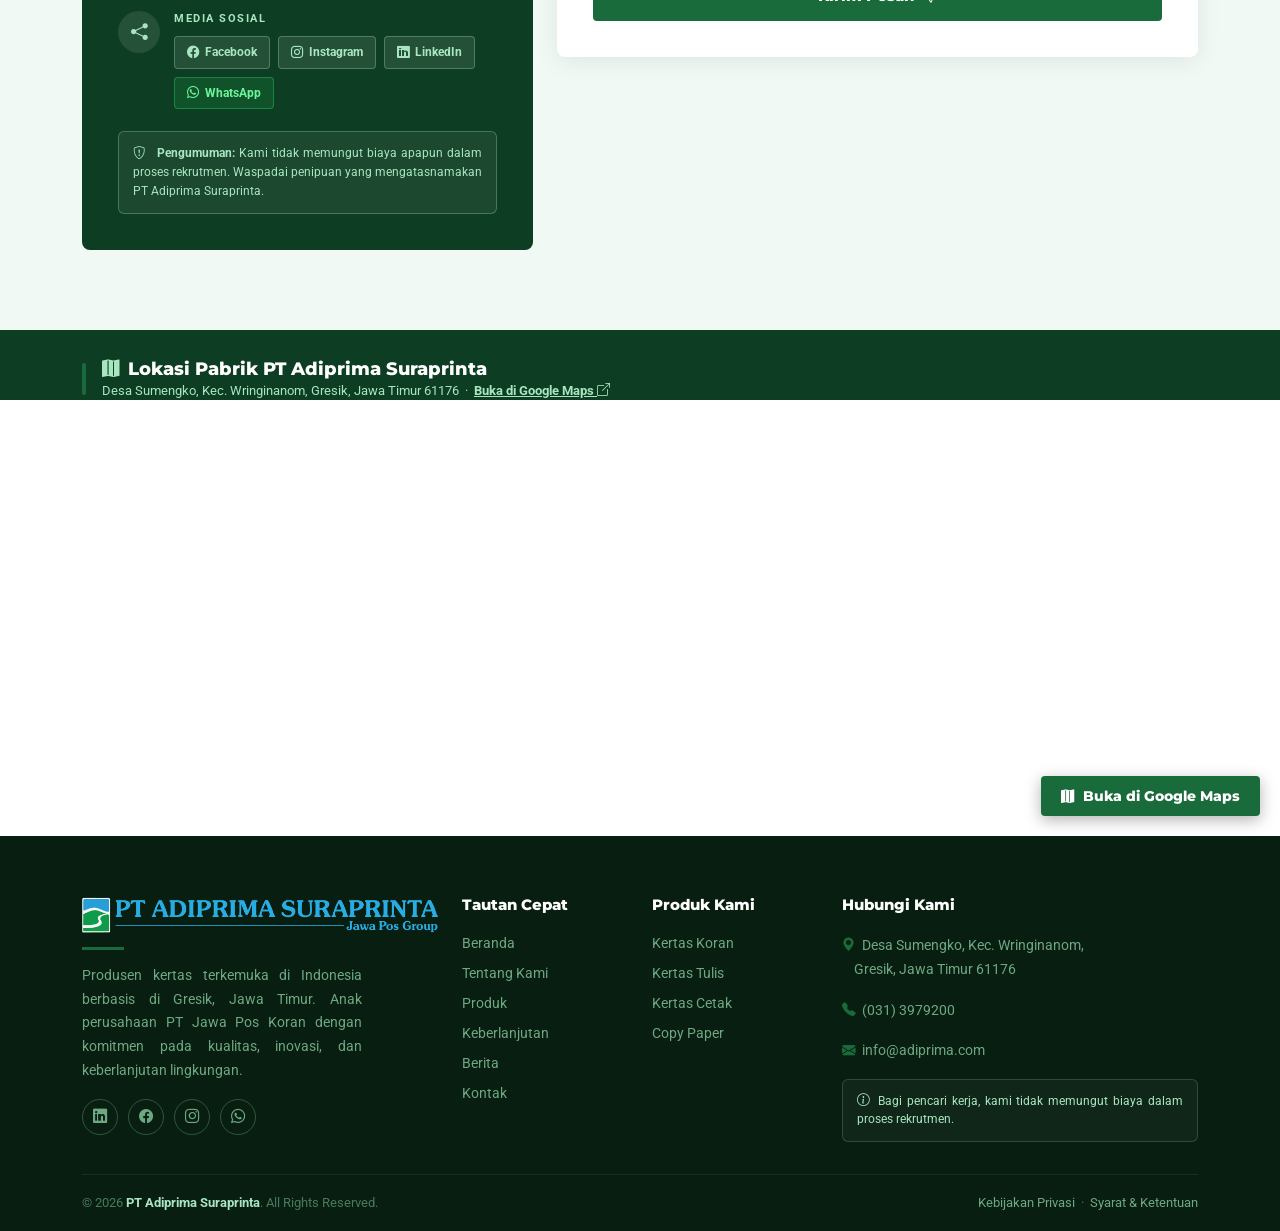
==== commit 0fdaccd9: "Sambungkan LinkedIn dan email Direktur Utama Azriel Hanief Winata" ====
--- a/Axis/index.html
+++ b/Axis/index.html
@@ -1657,13 +1657,9 @@
                 <span class="tc-role">Direktur Utama</span>
                 <p>Lebih dari 25 tahun pengalaman di industri pulp dan kertas Indonesia.</p>
                 <div class="tc-social mt-2">
-                  <a href="#"><i class="bi bi-linkedin"></i></a>
-                  <a href="#"><i class="bi bi-envelope"></i></a>
-                </div>
-              </div>
-            </div>
-          </div>
-          <div class="col-lg-3 col-md-6" data-aos="fade-up" data-aos-delay="150">
+                  <a href="https://www.linkedin.com/in/azriel-hanief-winata-35910b333" target="_blank" rel="noopener" title="LinkedIn Azriel Hanief Winata"><i class="bi bi-linkedin"></i></a>
+                  <a href="mailto:azrielwa83@gmail.com" title="Email Azriel Hanief Winata"><i class="bi bi-envelope"></i></a>
+                </div>
             <div class="team-card">
               <img src="assets/img/adiprima/team/direktur-operasional.jpg" alt="Direktur Operasional">
               <div class="tc-body">
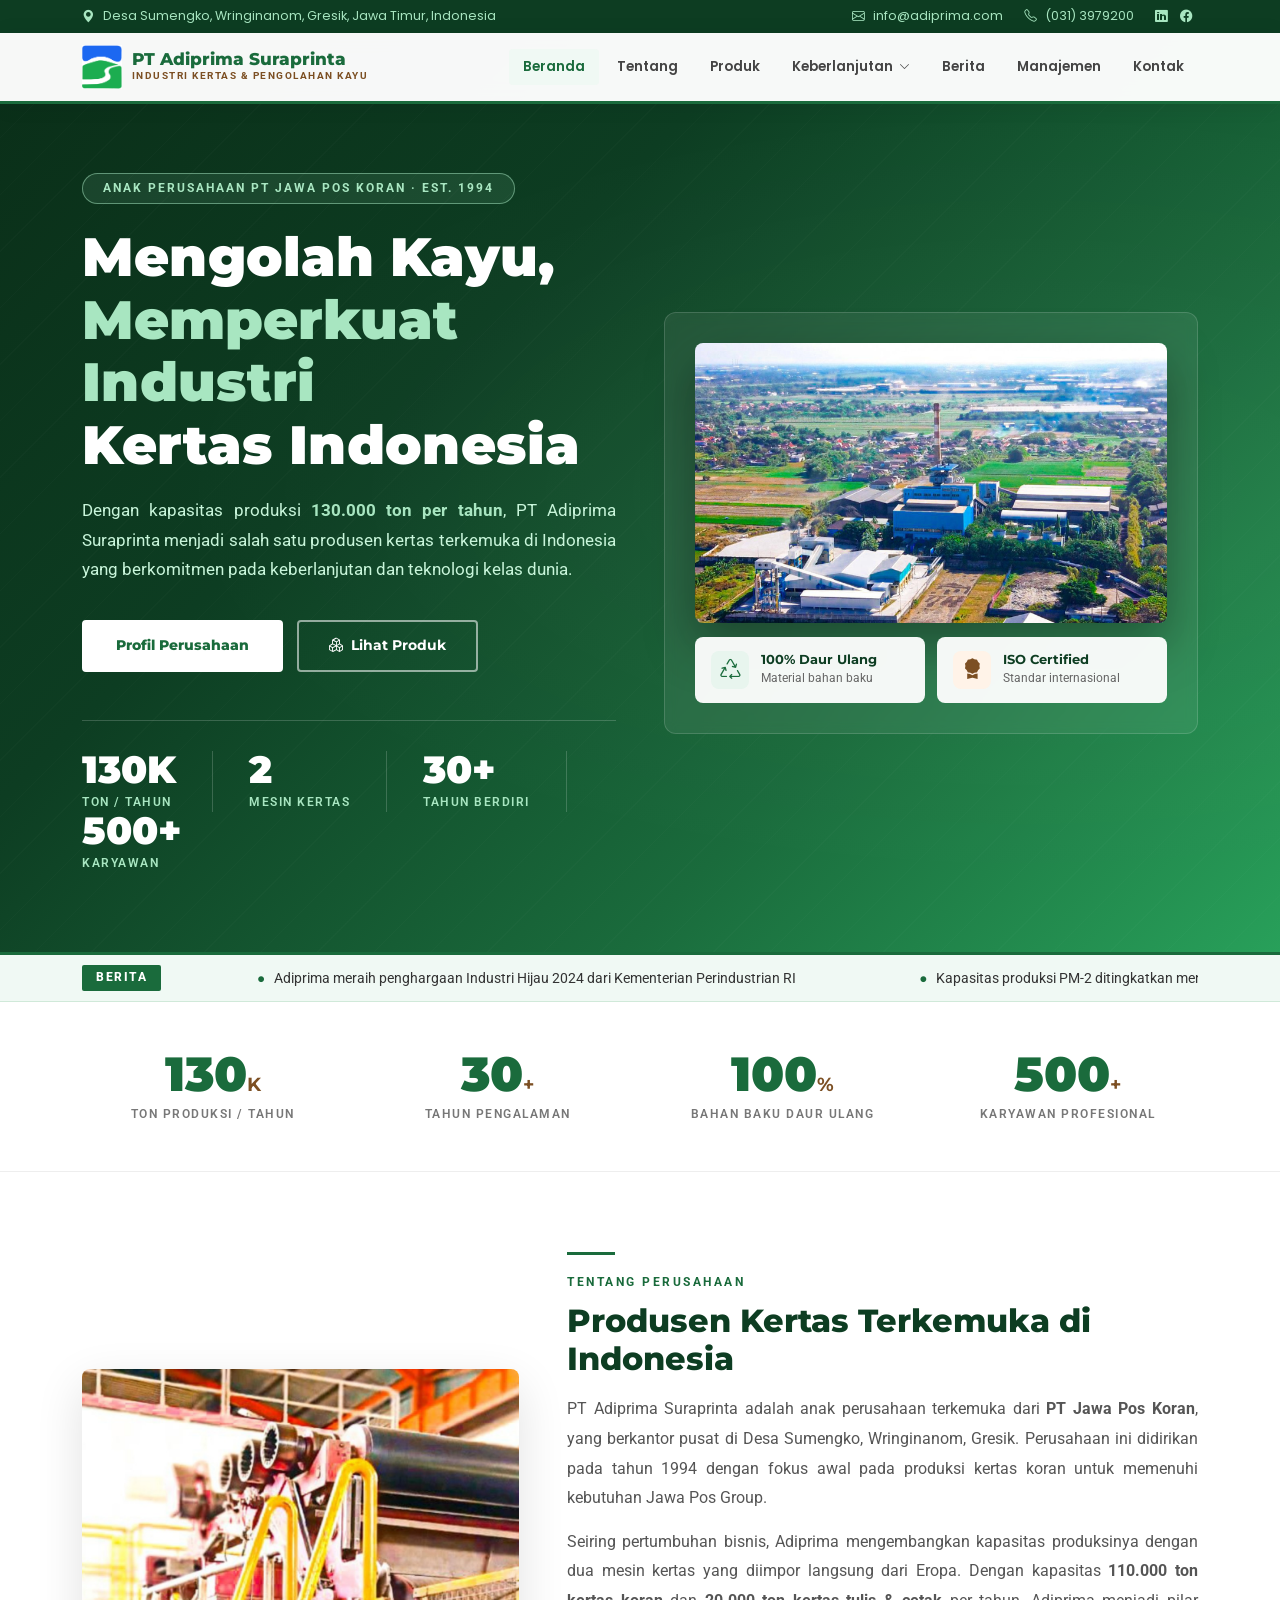
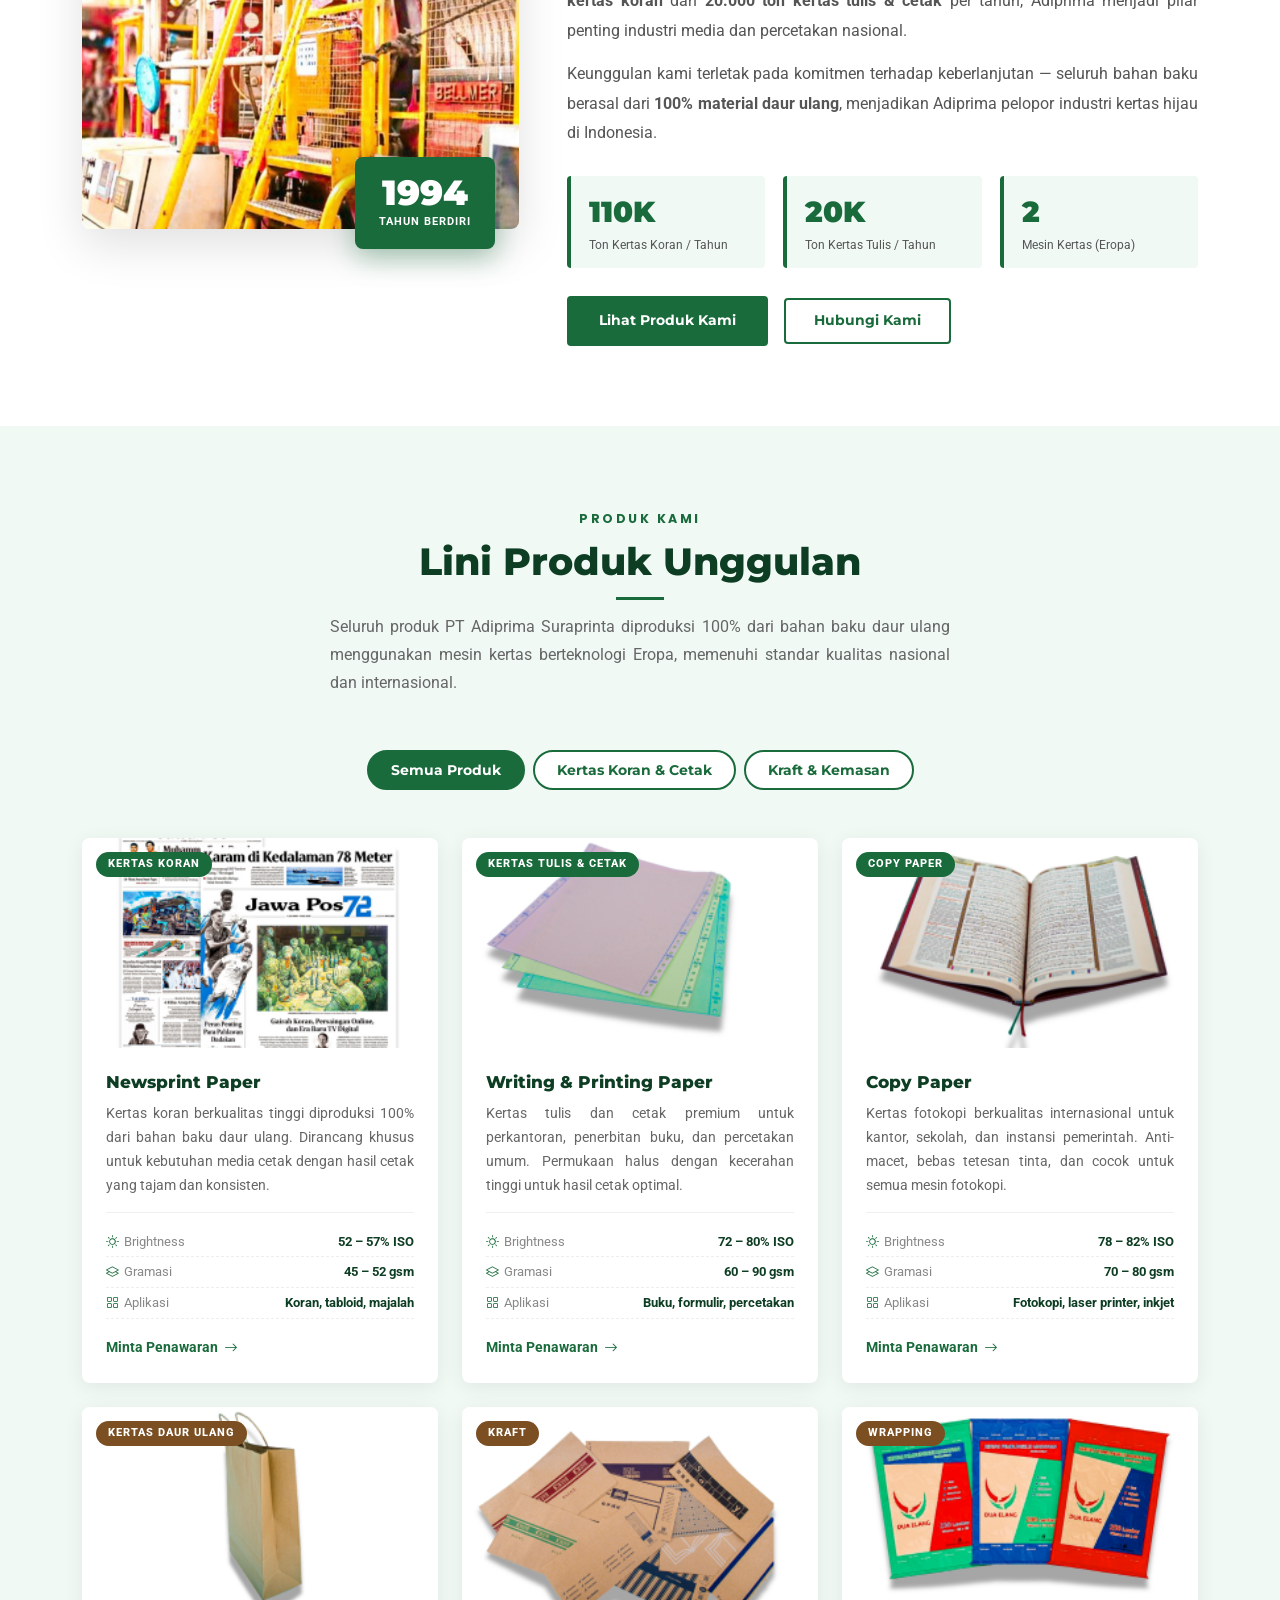
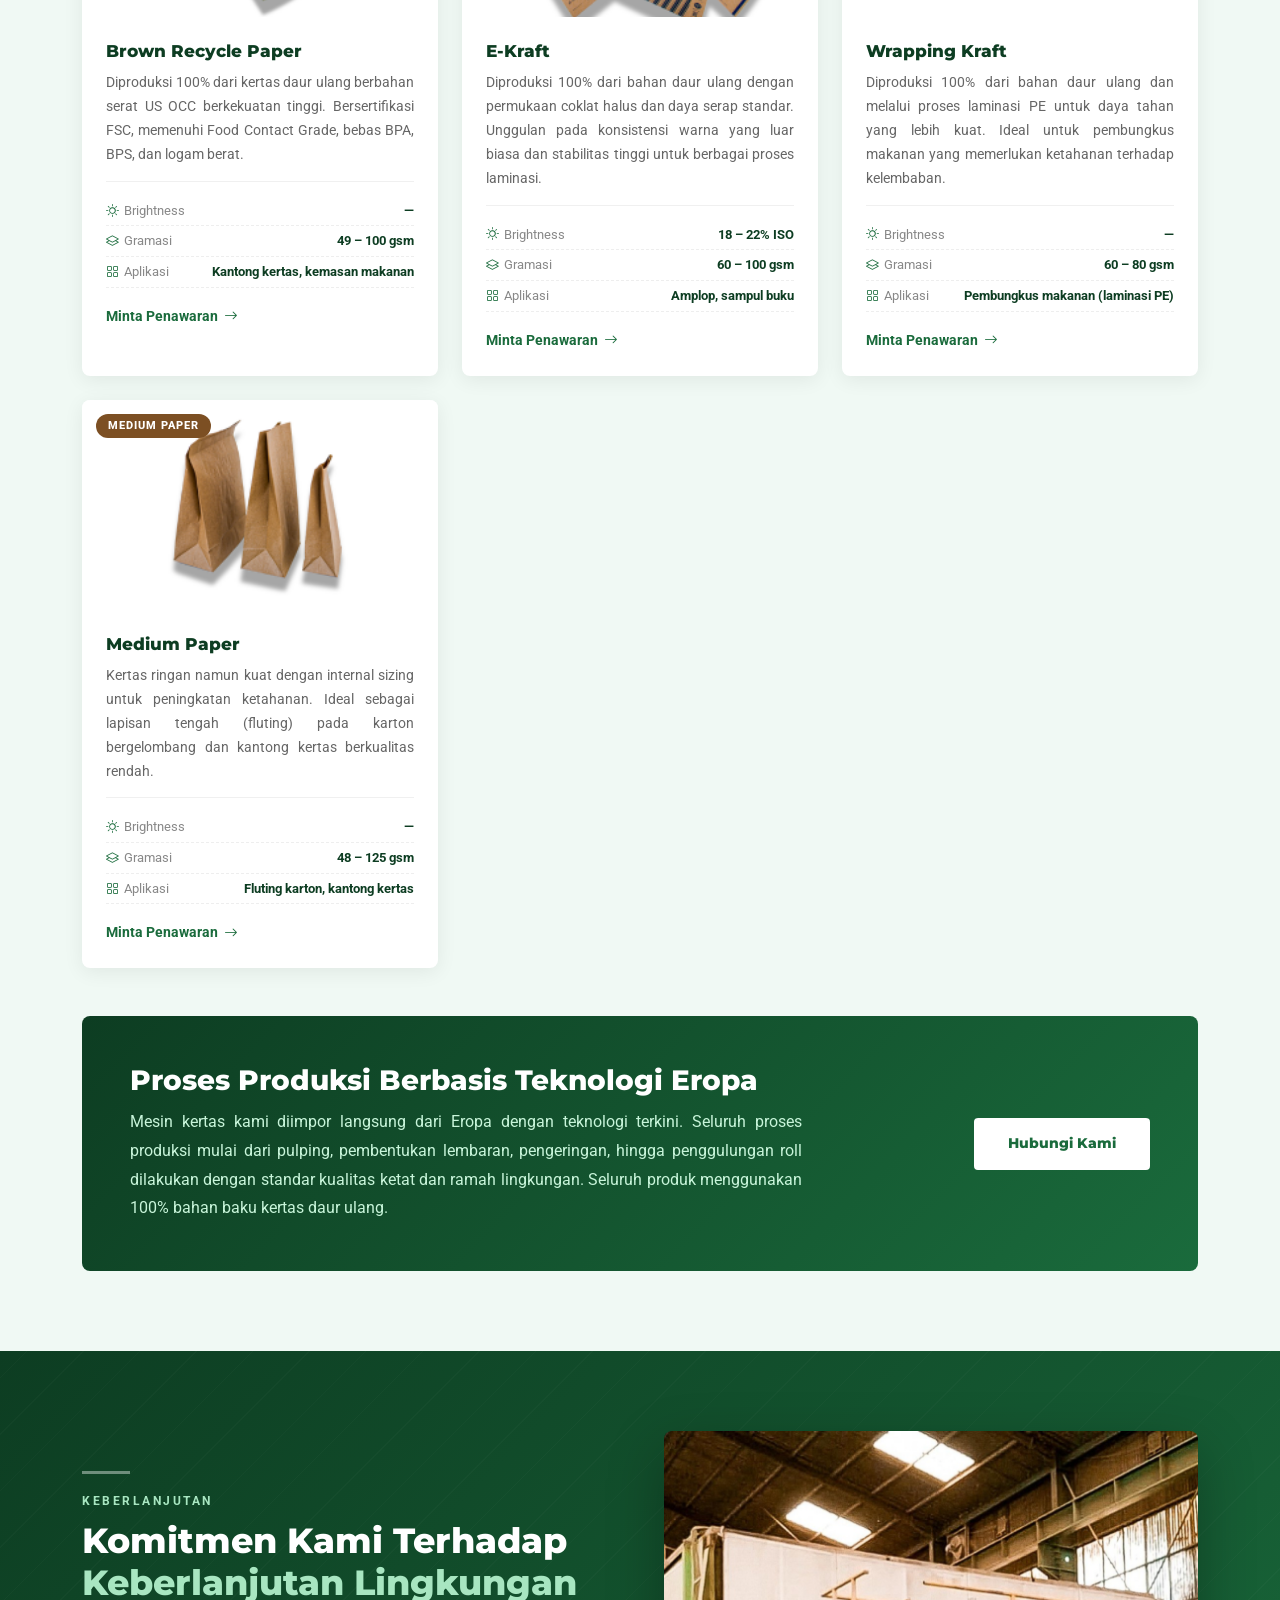
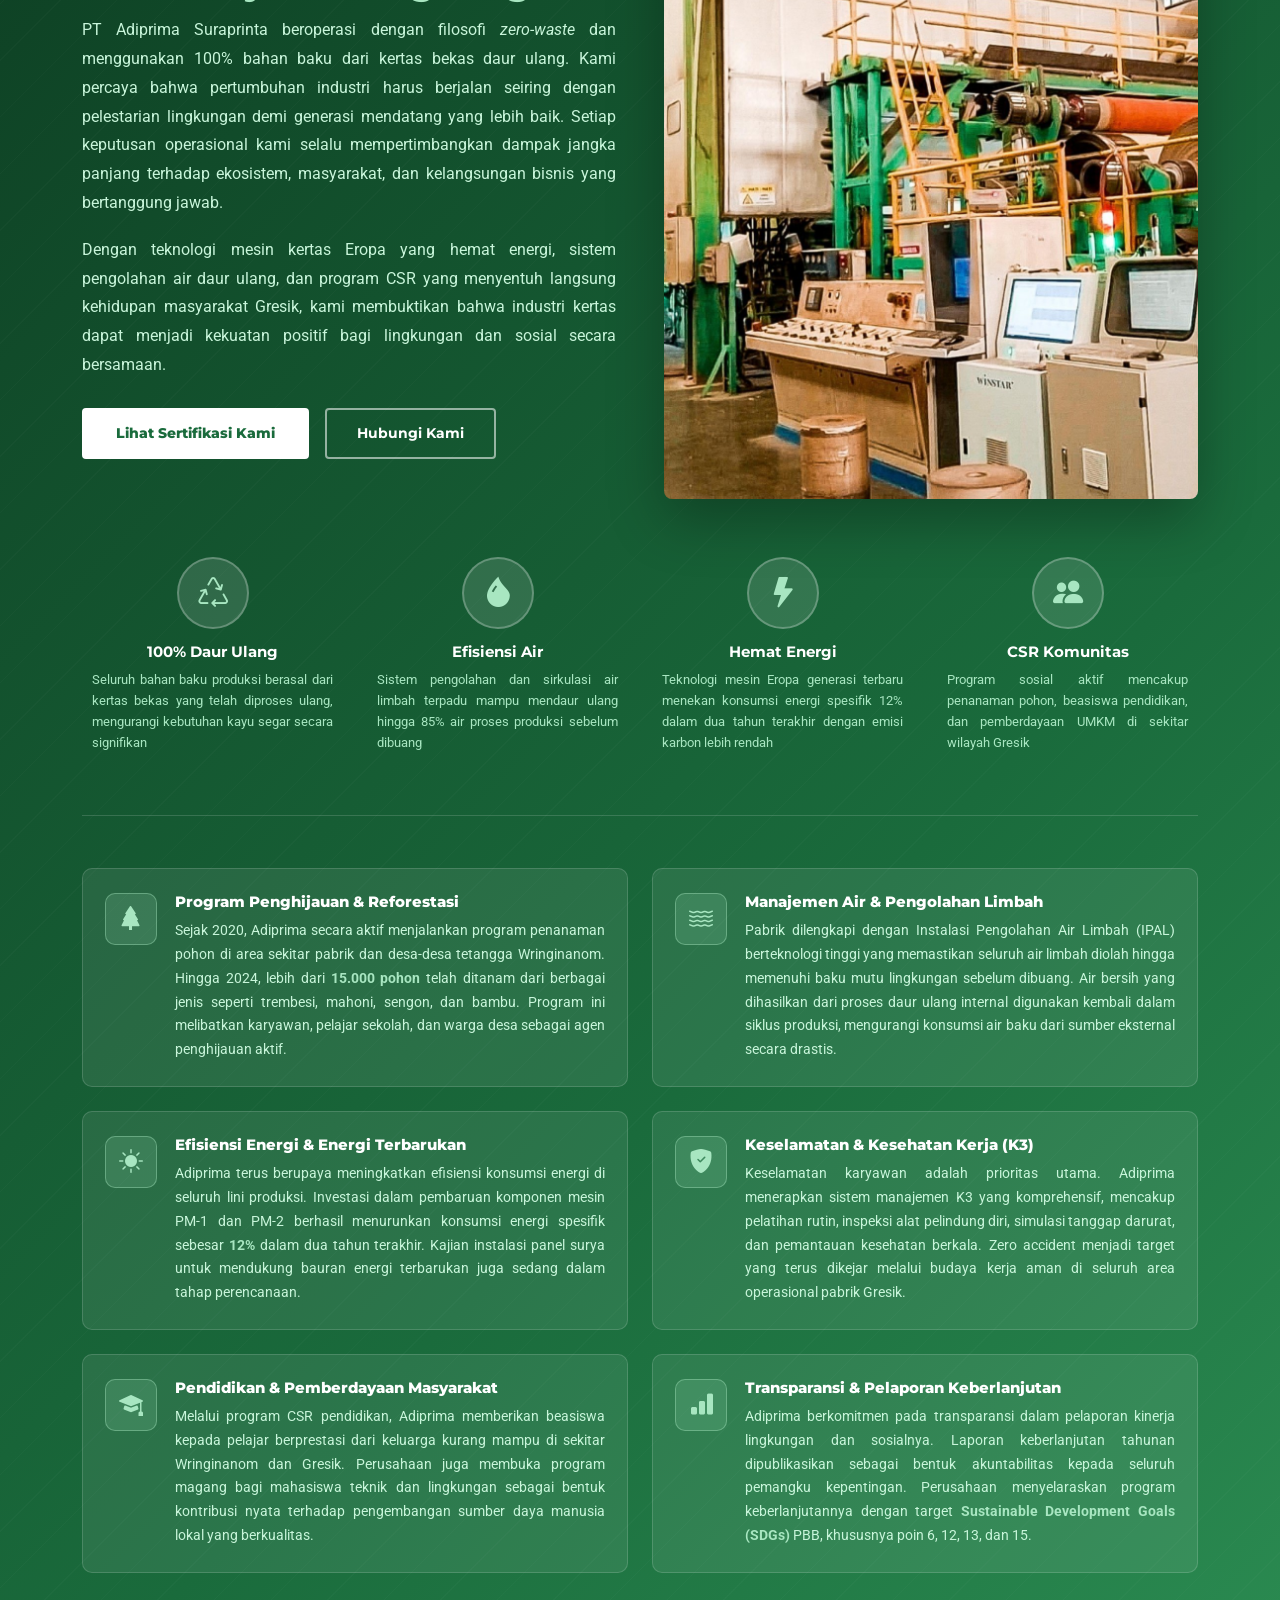
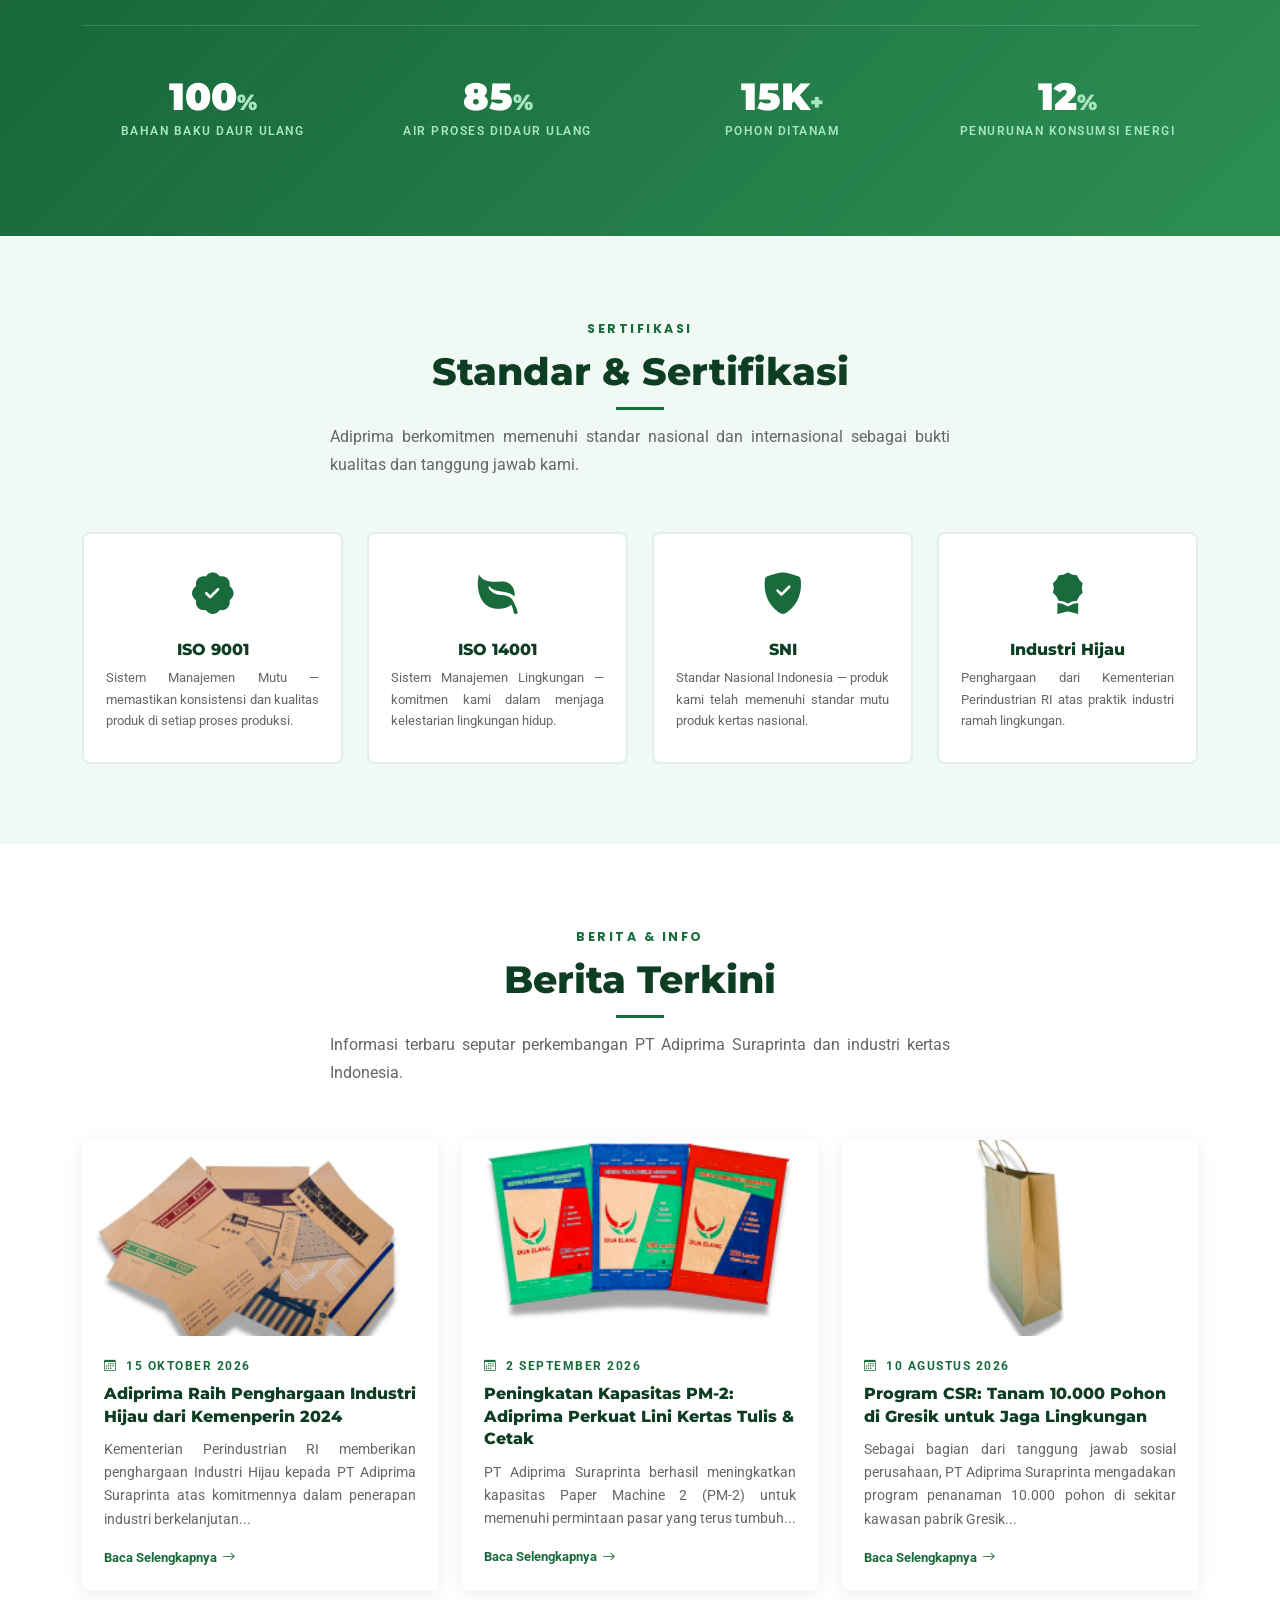
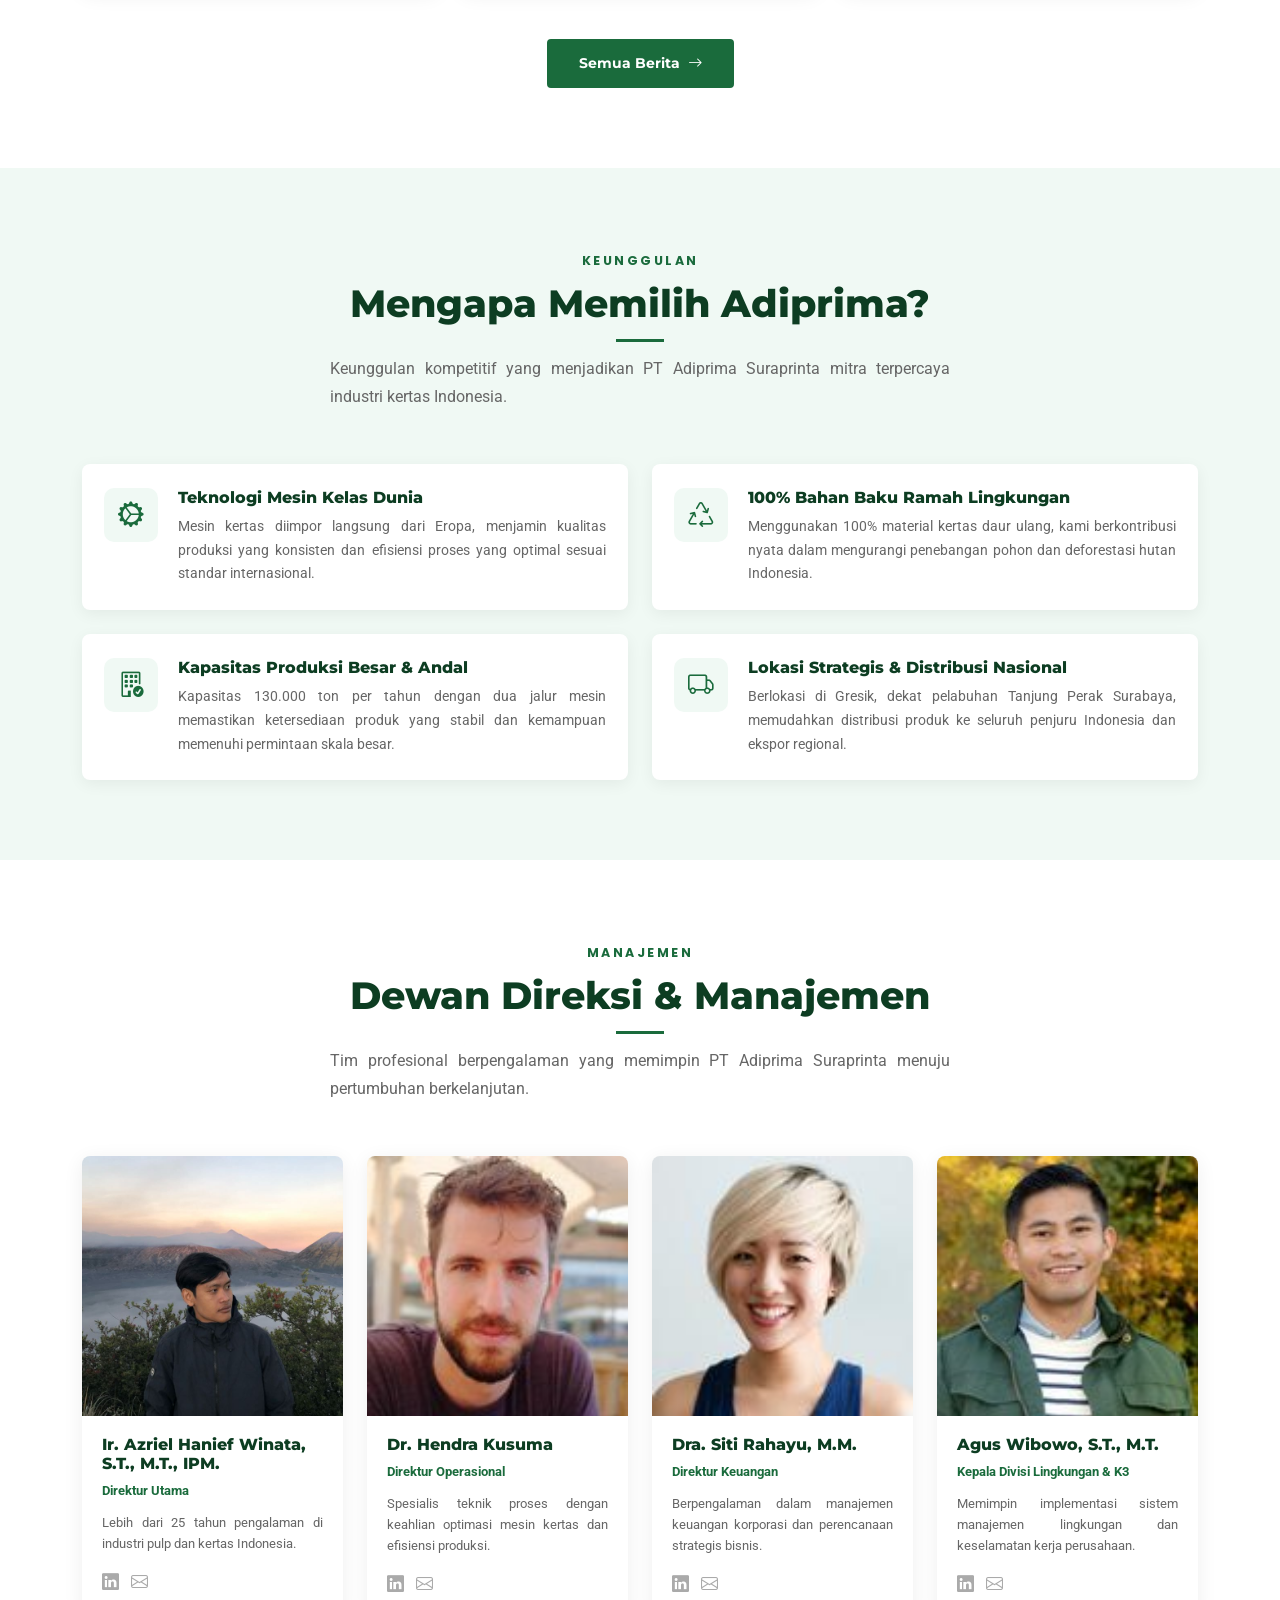
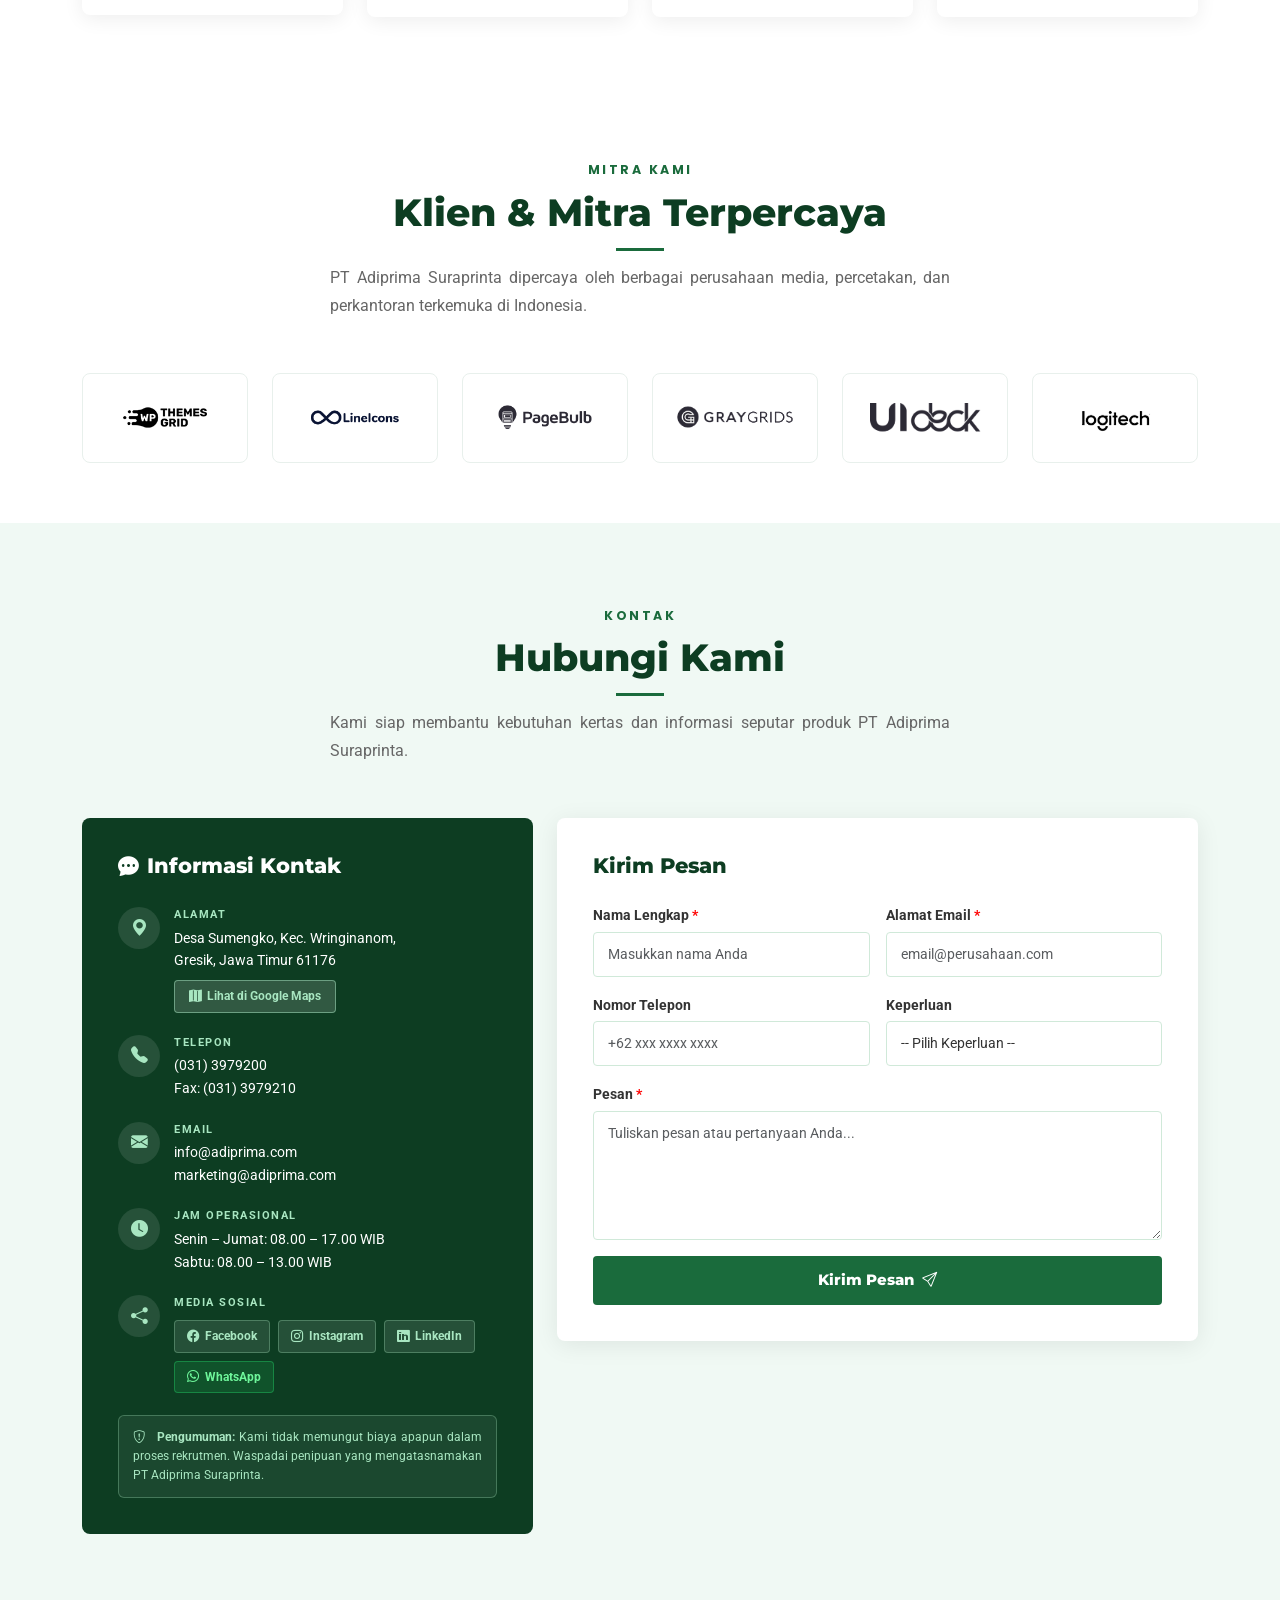
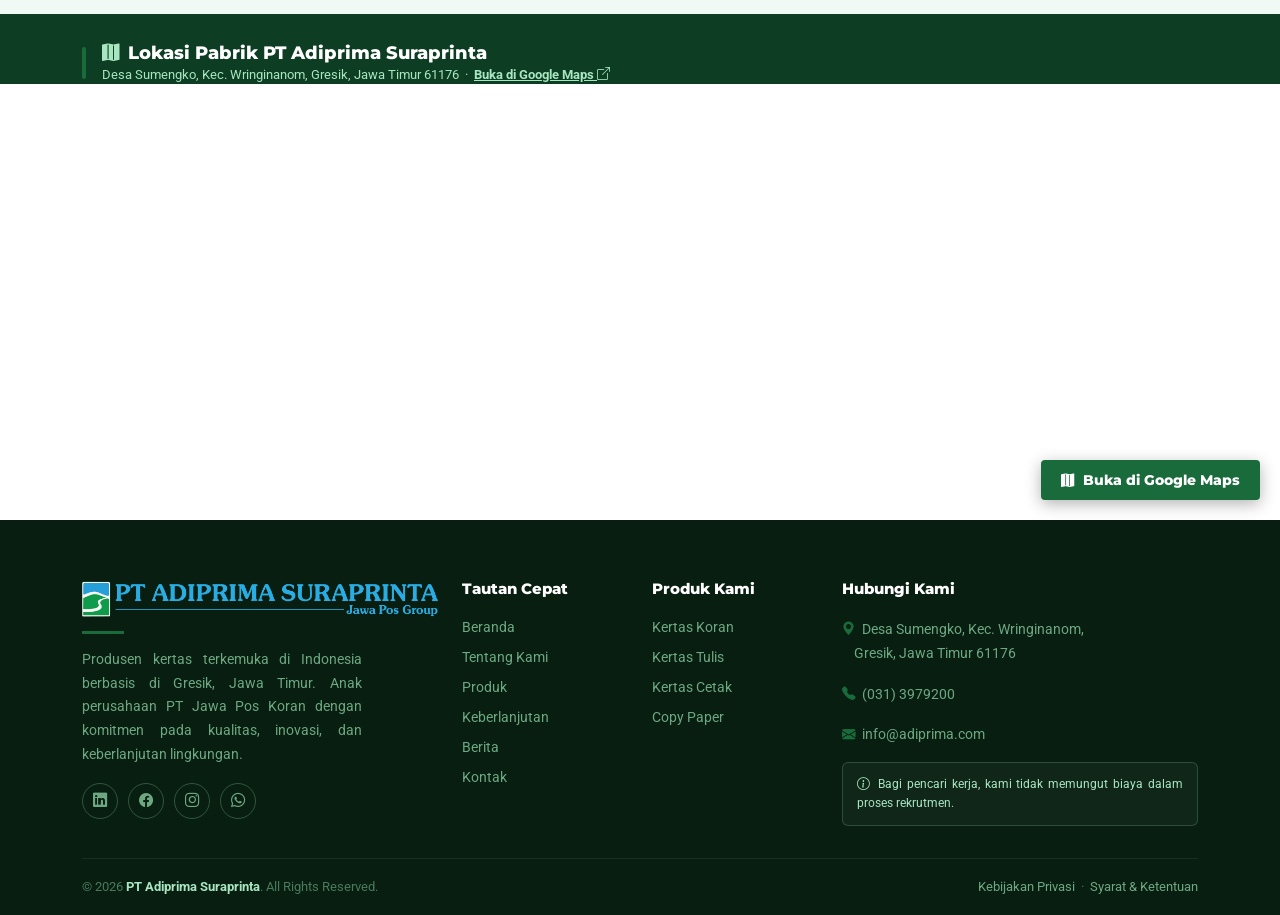
==== commit 867bf6bc: "Perbaiki struktur HTML team - kartu sejajar 4 kolom & sambungkan semua link sosmed" ====
--- a/Axis/index.html
+++ b/Axis/index.html
@@ -804,7 +804,7 @@
       <div class="d-flex align-items-center justify-content-between">
 
         <!-- Logo -->
-        <a href="index.html" class="logo-wrap">
+        <a href="#hero" class="logo-wrap" onclick="window.scrollTo({top:0,behavior:'smooth'});return false;">
           <img src="assets/img/adiprima/logo/logo_adp.png" alt="PT Adiprima Suraprinta" style="height:44px;width:auto;object-fit:contain;">
           <div>
             <div class="brand-name">PT Adiprima Suraprinta</div>
@@ -1660,6 +1660,10 @@
                   <a href="https://www.linkedin.com/in/azriel-hanief-winata-35910b333" target="_blank" rel="noopener" title="LinkedIn Azriel Hanief Winata"><i class="bi bi-linkedin"></i></a>
                   <a href="mailto:azrielwa83@gmail.com" title="Email Azriel Hanief Winata"><i class="bi bi-envelope"></i></a>
                 </div>
+              </div>
+            </div>
+          </div>
+          <div class="col-lg-3 col-md-6" data-aos="fade-up" data-aos-delay="150">
             <div class="team-card">
               <img src="assets/img/adiprima/team/direktur-operasional.jpg" alt="Direktur Operasional">
               <div class="tc-body">
@@ -1667,8 +1671,8 @@
                 <span class="tc-role">Direktur Operasional</span>
                 <p>Spesialis teknik proses dengan keahlian optimasi mesin kertas dan efisiensi produksi.</p>
                 <div class="tc-social mt-2">
-                  <a href="#"><i class="bi bi-linkedin"></i></a>
-                  <a href="#"><i class="bi bi-envelope"></i></a>
+                  <a href="https://www.linkedin.com/in/azriel-hanief-winata-35910b333" target="_blank" rel="noopener" title="LinkedIn"><i class="bi bi-linkedin"></i></a>
+                  <a href="mailto:azrielwa83@gmail.com" title="Email"><i class="bi bi-envelope"></i></a>
                 </div>
               </div>
             </div>
@@ -1681,8 +1685,8 @@
                 <span class="tc-role">Direktur Keuangan</span>
                 <p>Berpengalaman dalam manajemen keuangan korporasi dan perencanaan strategis bisnis.</p>
                 <div class="tc-social mt-2">
-                  <a href="#"><i class="bi bi-linkedin"></i></a>
-                  <a href="#"><i class="bi bi-envelope"></i></a>
+                  <a href="https://www.linkedin.com/in/azriel-hanief-winata-35910b333" target="_blank" rel="noopener" title="LinkedIn"><i class="bi bi-linkedin"></i></a>
+                  <a href="mailto:azrielwa83@gmail.com" title="Email"><i class="bi bi-envelope"></i></a>
                 </div>
               </div>
             </div>
@@ -1695,8 +1699,8 @@
                 <span class="tc-role">Kepala Divisi Lingkungan &amp; K3</span>
                 <p>Memimpin implementasi sistem manajemen lingkungan dan keselamatan kerja perusahaan.</p>
                 <div class="tc-social mt-2">
-                  <a href="#"><i class="bi bi-linkedin"></i></a>
-                  <a href="#"><i class="bi bi-envelope"></i></a>
+                  <a href="https://www.linkedin.com/in/azriel-hanief-winata-35910b333" target="_blank" rel="noopener" title="LinkedIn"><i class="bi bi-linkedin"></i></a>
+                  <a href="mailto:azrielwa83@gmail.com" title="Email"><i class="bi bi-envelope"></i></a>
                 </div>
               </div>
             </div>
